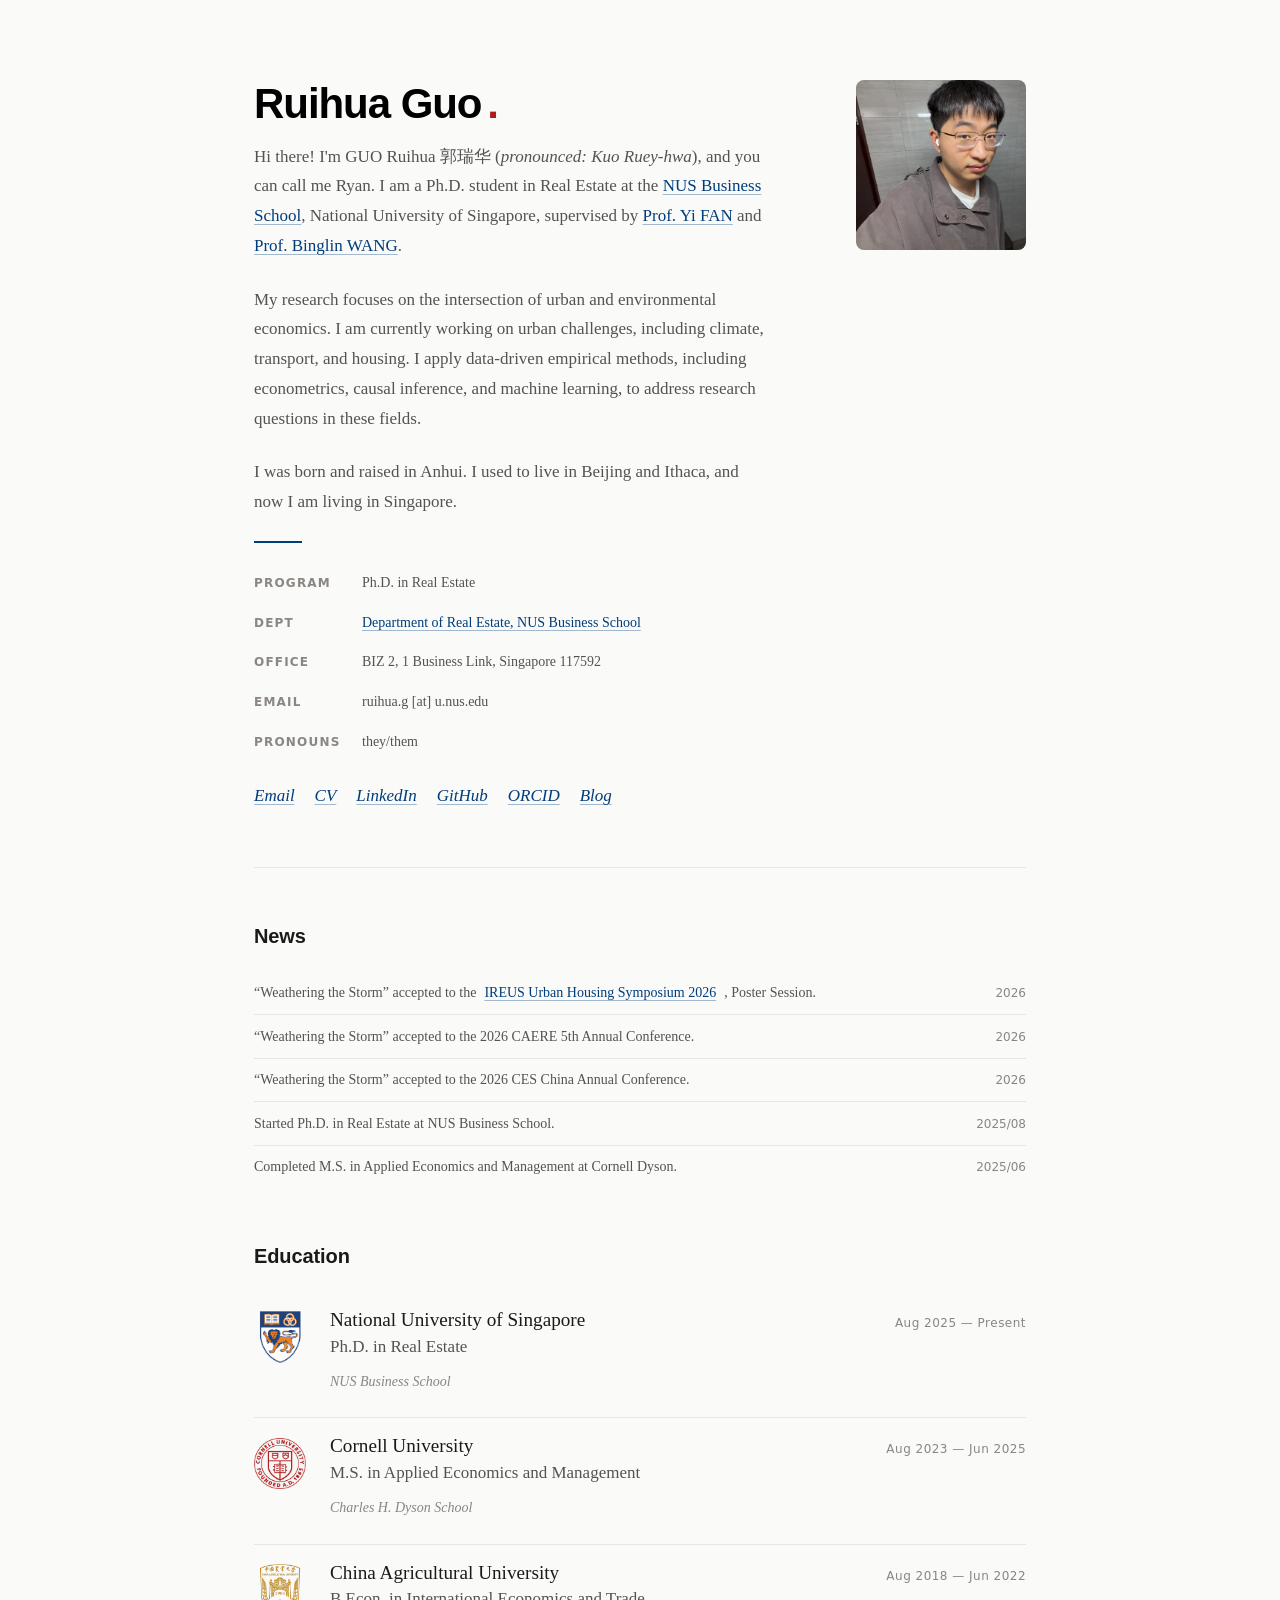
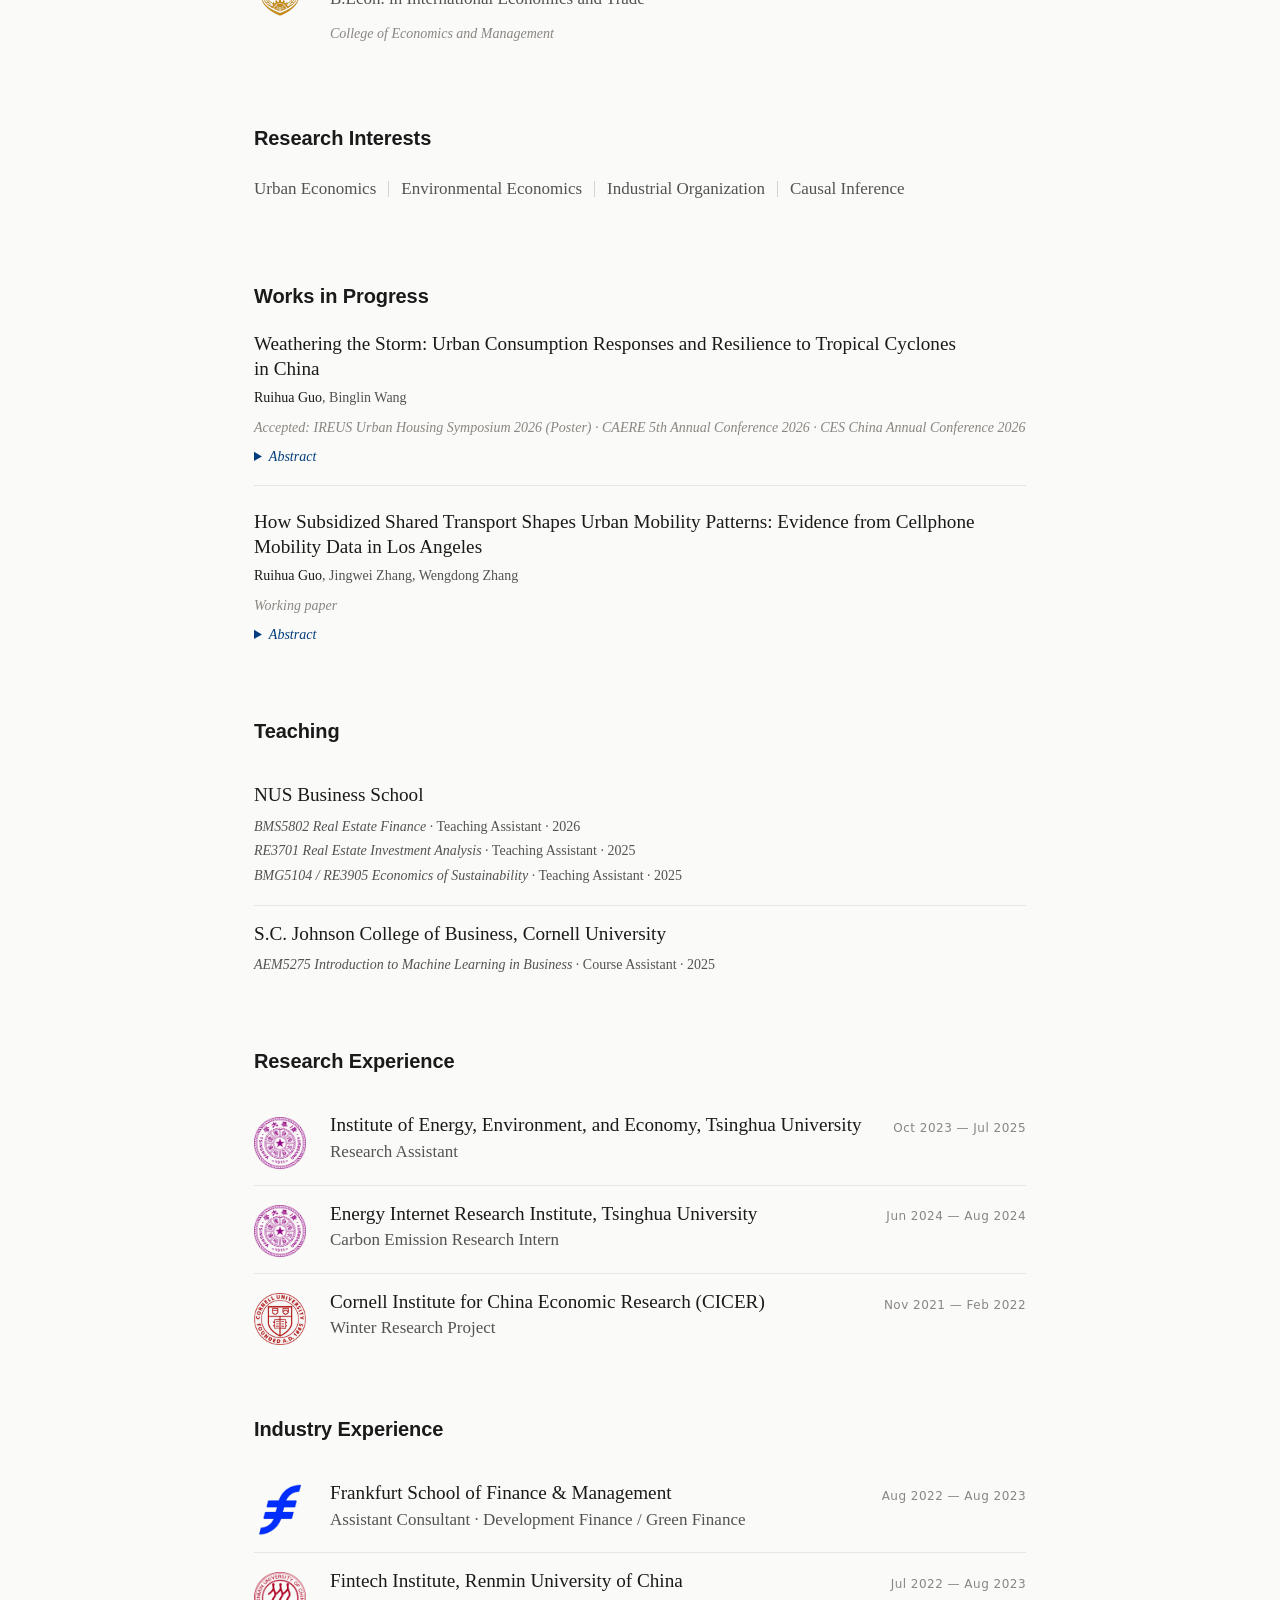
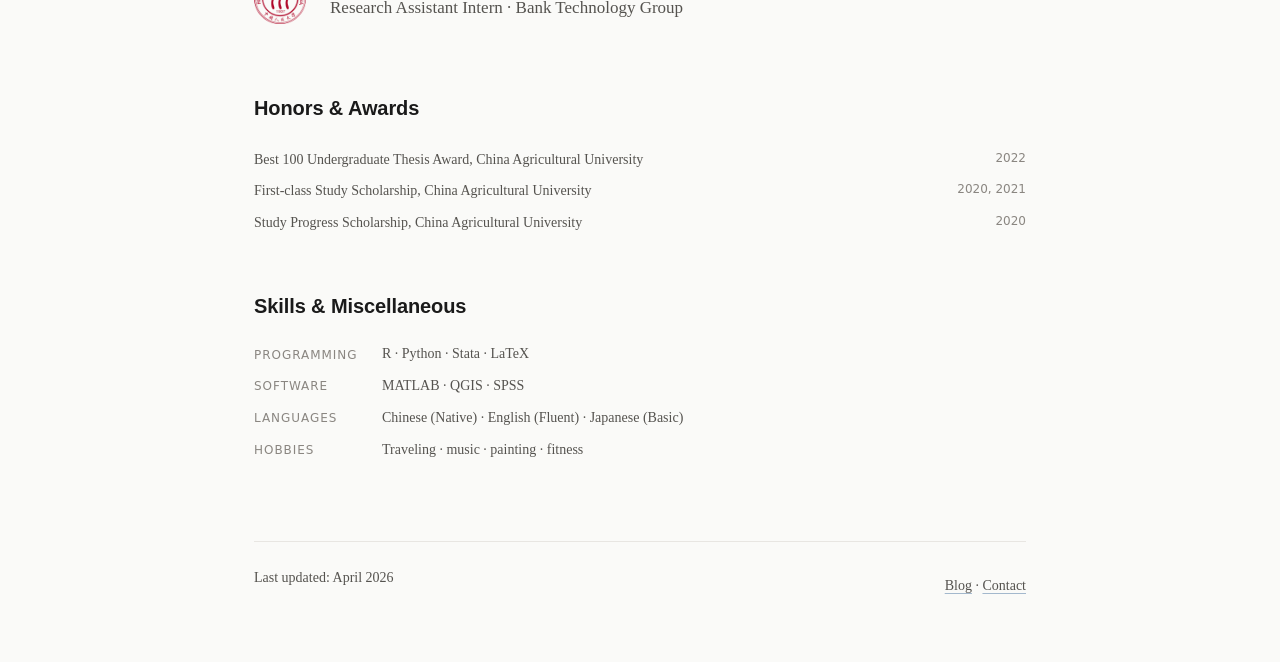
==== index.html @ ab07d542 "revert: roll site back to 8f0bbd0 (pre-2026-05-16 edits) The three refine commits from tonight (v1.6" ====
<!DOCTYPE html>
<html lang="en">
<head>
  <meta charset="UTF-8">
  <meta name="viewport" content="width=device-width, initial-scale=1.0">
  <title>Ruihua Guo</title>
  <meta name="author" content="Ruihua Guo">
  <meta name="description" content="Ruihua Guo — Ph.D. student in Real Estate at NUS Business School. Research in Urban Economics, Environmental Economics, Industrial Organization, and Causal Inference.">

  <!-- OpenGraph / Twitter card -->
  <meta property="og:title" content="Ruihua Guo">
  <meta property="og:description" content="Ph.D. in Real Estate at NUS. Research in urban and environmental economics.">
  <meta property="og:type" content="profile">
  <meta property="og:url" content="https://ryanckoon.github.io/">

  <link rel="canonical" href="https://ryanckoon.github.io/">
  <link rel="stylesheet" href="stylesheet.css">
  <link rel="icon" type="image/png" href="favicon/website.png">

  <!-- JSON-LD: helps Google know this page is about Ruihua Guo specifically. -->
  <script type="application/ld+json">
  {
    "@context": "https://schema.org",
    "@type": "Person",
    "name": "Ruihua Guo",
    "alternateName": "Ryan Guo",
    "url": "https://ryanckoon.github.io/",
    "jobTitle": "Ph.D. Student in Real Estate",
    "affiliation": {
      "@type": "CollegeOrUniversity",
      "name": "NUS Business School, National University of Singapore",
      "url": "https://bschool.nus.edu.sg/real-estate/"
    },
    "alumniOf": [
      {
        "@type": "CollegeOrUniversity",
        "name": "Cornell University, Charles H. Dyson School"
      },
      {
        "@type": "CollegeOrUniversity",
        "name": "China Agricultural University"
      }
    ],
    "knowsAbout": [
      "Urban Economics",
      "Environmental Economics",
      "Industrial Organization",
      "Causal Inference"
    ],
    "sameAs": [
      "https://www.linkedin.com/in/ruihua-guo-6a8286272/",
      "https://github.com/Ryanckoon",
      "https://orcid.org/0009-0004-4553-015X"
    ]
  }
  </script>
</head>

<body>
  <a class="skip-link" href="#main">Skip to content</a>

  <main id="main" class="container">

    <!-- ============ HERO ============ -->
    <!-- EDIT: bio, info list, social links. Photo lives in images/profile.jpg. -->
    <header class="hero">
      <div class="hero-text">
        <h1 class="name" aria-label="Ruihua Guo"><span class="name-typed" data-text="Ruihua Guo">Ruihua Guo</span><span class="name-caret" aria-hidden="true"></span><span class="mark">.</span></h1>

        <p class="bio">
          Hi there! I'm GUO Ruihua 郭瑞华 (<em>pronounced: Kuo Ruey-hwa</em>), and you can call me Ryan. I am a Ph.D. student in Real Estate at the <a href="https://bschool.nus.edu.sg/">NUS Business School</a>, National University of Singapore, supervised by <a href="https://discovery.nus.edu.sg/6283-yi-fan">Prof. Yi FAN</a> and <a href="https://discovery.nus.edu.sg/27191-binglin-wang">Prof. Binglin WANG</a>.
        </p>

        <p class="bio">
          My research focuses on the intersection of urban and environmental economics. I am currently working on urban challenges, including climate, transport, and housing. I apply data-driven empirical methods, including econometrics, causal inference, and machine learning, to address research questions in these fields.
        </p>

        <p class="bio">
          I was born and raised in Anhui. I used to live in Beijing and Ithaca, and now I am living in Singapore.
        </p>

        <hr class="hero-rule" aria-hidden="true">

        <style>
  .info-list {
    list-style: none; 
    padding: 0;
  }

  .info-list li {
    display: flex;
    margin-bottom: 8px; 
  }

  .info-label {
    width: 100px;       
    flex-shrink: 0;     
    font-weight: bold;  
  }
</style>

<ul class="info-list">
  <li><span class="info-label">Program</span> <span>Ph.D. in Real Estate</span></li>
  <li><span class="info-label">Dept</span> <a href="https://bschool.nus.edu.sg/real-estate/">Department of Real Estate, NUS Business School</a></li>
  <li><span class="info-label">Office</span> <span>BIZ 2, 1 Business Link, Singapore 117592</span></li>
  <li><span class="info-label">Email</span> <span>ruihua.g [at] u.nus.edu</span></li>
  <li><span class="info-label">Pronouns</span> <span>they/them</span></li>
</ul>

        <nav class="social-links" aria-label="Profiles and links">
          <a href="mailto:ruihua.g@u.nus.edu">Email</a>
          <a href="pdf/CV_Ruihua_Guo.pdf">CV</a>
          <a href="https://www.linkedin.com/in/ruihua-guo-6a8286272/">LinkedIn</a>
          <a href="https://github.com/Ryanckoon">GitHub</a>
          <a href="https://orcid.org/0009-0004-4553-015X">ORCID</a>
          <a href="blog/">Blog</a>
        </nav>
      </div>

      <div class="hero-photo">
        <!-- Profile photo rotates on every page load. The JS near the end of <body>
             cycles through the files listed in `profileImages`. To add a new photo:
             drop it in images/profile/ and add its filename to the array. -->
        <img id="profileImage" alt="Ruihua Guo" class="profile-img"
             src="[data-uri]">
      </div>
    </header>

    <!-- ============ NEWS ============ -->
    <!-- EDIT: add newest items at the top. Keep <time> in YYYY-MM format.
         Remove oldest when the list grows past ~8 entries. -->
    <section class="section" id="news" aria-labelledby="news-title">
      <h2 class="section-title" id="news-title">News</h2>
      <ul class="news-list">
        <li>“Weathering the Storm” accepted to the <a href="https://ireus.nus.edu.sg/ireus-urban-housing-symposium-2026/">IREUS Urban Housing Symposium 2026</a>, Poster Session. <time datetime="2026-04">2026</time></li>
        <li>“Weathering the Storm” accepted to the 2026 CAERE 5th Annual Conference. <time datetime="2026">2026</time></li>
        <li>“Weathering the Storm” accepted to the 2026 CES China Annual Conference. <time datetime="2026">2026</time></li>
        <li>Started Ph.D. in Real Estate at NUS Business School. <time datetime="2025-08">2025/08</time></li>
        <li>Completed M.S. in Applied Economics and Management at Cornell Dyson. <time datetime="2025-06">2025/06</time></li>
      </ul>
    </section>

    <!-- ============ EDUCATION ============ -->
    <!-- EDIT: timeline-item blocks. Logos: drop files into images/logo/<school>.png
         and replace the .timeline-logo--mono div with <img src="images/logo/nus.png" class="timeline-logo" alt="NUS">. -->
    <section class="section" id="education" aria-labelledby="edu-title">
      <h2 class="section-title" id="edu-title">Education</h2>
      <div class="timeline">

        <div class="timeline-item">
          <img src="images/logo/nus.png" alt="National University of Singapore" class="timeline-logo">
          <div class="timeline-content">
            <h3>National University of Singapore</h3>
            <p class="timeline-role">Ph.D. in Real Estate</p>
            <p class="timeline-detail">NUS Business School</p>
          </div>
          <span class="timeline-date">Aug 2025 &mdash; Present</span>
        </div>

        <div class="timeline-item">
          <img src="images/logo/cornell.png" alt="Cornell University" class="timeline-logo">
          <div class="timeline-content">
            <h3>Cornell University</h3>
            <p class="timeline-role">M.S. in Applied Economics and Management</p>
            <p class="timeline-detail">Charles H. Dyson School</p>
          </div>
          <span class="timeline-date">Aug 2023 &mdash; Jun 2025</span>
        </div>

        <div class="timeline-item">
          <img src="images/logo/cau.png" alt="China Agricultural University" class="timeline-logo">
          <div class="timeline-content">
            <h3>China Agricultural University</h3>
            <p class="timeline-role">B.Econ. in International Economics and Trade</p>
            <p class="timeline-detail">College of Economics and Management</p>
          </div>
          <span class="timeline-date">Aug 2018 &mdash; Jun 2022</span>
        </div>

      </div>
    </section>

    <!-- ============ RESEARCH INTERESTS ============ -->
    <section class="section" id="interests" aria-labelledby="interests-title">
      <h2 class="section-title" id="interests-title">Research Interests</h2>
      <p class="section-intro interests-list">
        <span>Urban Economics</span><span class="sep" aria-hidden="true"></span><span>Environmental Economics</span><span class="sep" aria-hidden="true"></span><span>Industrial Organization</span><span class="sep" aria-hidden="true"></span><span>Causal Inference</span>
      </p>
    </section>

    <!-- ============ WORKS IN PROGRESS ============ -->
    <!-- EDIT: <article class="pub"> blocks. Copy-paste a block to add a new paper. -->
    <section class="section" id="works" aria-labelledby="works-title">
      <h2 class="section-title" id="works-title">Works in Progress</h2>

      <div class="pub-list">

        <article class="pub">
          <div class="pub-content">
            <h3 class="pub-title">Weathering the Storm: Urban Consumption Responses and Resilience to Tropical Cyclones in China</h3>
            <p class="pub-authors"><strong>Ruihua Guo</strong>, Binglin Wang</p>
            <p class="pub-venue">
              <em>Accepted:</em>
              IREUS Urban Housing Symposium 2026 (Poster) &middot;
              CAERE 5th Annual Conference 2026 &middot;
              CES China Annual Conference 2026
            </p>
            <details class="pub-toggle">
              <summary>Abstract</summary>
              <p>This study examines how tropical cyclones affect daily urban consumer spending in China. Using China UnionPay transaction data from 2011 to 2018 and a stacked difference-in-differences framework, the analysis traces daily consumption dynamics. Results indicate that cyclone landfall causes a decline in transaction counts and values. Spending recovers within three days, suggesting urban economic resilience. The paper documents intertemporal consumption substitution where residents shift purchases forward in anticipation of storms. This anticipatory response is present in restaurant, supermarket and pharmacy spending. Cities hit during initial landfall show larger consumption responses compared to those affected as storms move inland. These findings demonstrate that early warning systems facilitate household-level adaptive behavior. By enabling pre-storm stockpiling, meteorological forecasts help reduce the economic costs of disaster disruption. This research highlights the role of information infrastructure in urban resilience to extreme weather.</p>
            </details>
          </div>
        </article>

        <article class="pub">
          <div class="pub-content">
            <h3 class="pub-title">How Subsidized Shared Transport Shapes Urban Mobility Patterns: Evidence from Cellphone Mobility Data in Los Angeles</h3>
            <p class="pub-authors"><strong>Ruihua Guo</strong>, Jingwei Zhang, Wengdong Zhang</p>
            <p class="pub-venue"><em>Working paper</em></p>
            <details class="pub-toggle">
              <summary>Abstract</summary>
              <p>We are studying the impacts of subsidized shared transport services on visitations and consumption of affected POIs in Los Angeles, based on more than 45 million cell phone mobility data from 2018 to 2022, and conducting DiD methods to analyze the causal effects.</p>
            </details>
          </div>
        </article>

      </div>
    </section>

    <!-- ============ TEACHING ============ -->
    <!-- EDIT: add a new institution by duplicating a .teaching-group block. -->
    <section class="section" id="teaching" aria-labelledby="teaching-title">
      <h2 class="section-title" id="teaching-title">Teaching</h2>

      <div class="teaching-group">
        <h3>NUS Business School</h3>
        <ul class="timeline-sub">
          <li><em>BMS5802 Real Estate Finance</em> &middot; Teaching Assistant &middot; 2026</li>
          <li><em>RE3701 Real Estate Investment Analysis</em> &middot; Teaching Assistant &middot; 2025</li>
          <li><em>BMG5104 / RE3905 Economics of Sustainability</em> &middot; Teaching Assistant &middot; 2025</li>
        </ul>
      </div>

      <div class="teaching-group">
        <h3>S.C. Johnson College of Business, Cornell University</h3>
        <ul class="timeline-sub">
          <li><em>AEM5275 Introduction to Machine Learning in Business</em> &middot; Course Assistant &middot; 2025</li>
        </ul>
      </div>

    </section>

    <!-- ============ RESEARCH EXPERIENCE ============ -->
    <section class="section" id="research" aria-labelledby="research-title">
      <h2 class="section-title" id="research-title">Research Experience</h2>
      <div class="timeline">

        <div class="timeline-item">
          <img src="images/logo/thu.png" alt="Tsinghua University" class="timeline-logo">
          <div class="timeline-content">
            <h3>Institute of Energy, Environment, and Economy, Tsinghua University</h3>
            <p class="timeline-role">Research Assistant</p>
          </div>
          <span class="timeline-date">Oct 2023 &mdash; Jul 2025</span>
        </div>

        <div class="timeline-item">
          <img src="images/logo/thu.png" alt="Tsinghua University" class="timeline-logo">
          <div class="timeline-content">
            <h3>Energy Internet Research Institute, Tsinghua University</h3>
            <p class="timeline-role">Carbon Emission Research Intern</p>
          </div>
          <span class="timeline-date">Jun 2024 &mdash; Aug 2024</span>
        </div>

        <div class="timeline-item">
          <img src="images/logo/cornell.png" alt="Cornell University" class="timeline-logo">
          <div class="timeline-content">
            <h3>Cornell Institute for China Economic Research (CICER)</h3>
            <p class="timeline-role">Winter Research Project</p>
          </div>
          <span class="timeline-date">Nov 2021 &mdash; Feb 2022</span>
        </div>

      </div>
    </section>

    <!-- ============ INDUSTRY EXPERIENCE ============ -->
    <section class="section" id="industry" aria-labelledby="industry-title">
      <h2 class="section-title" id="industry-title">Industry Experience</h2>
      <div class="timeline">

        <div class="timeline-item">
          <img src="images/logo/fs.png" alt="Frankfurt School of Finance & Management" class="timeline-logo">
          <div class="timeline-content">
            <h3>Frankfurt School of Finance &amp; Management</h3>
            <p class="timeline-role">Assistant Consultant &middot; Development Finance / Green Finance</p>
          </div>
          <span class="timeline-date">Aug 2022 &mdash; Aug 2023</span>
        </div>

        <div class="timeline-item">
          <img src="images/logo/ruc.png" alt="Renmin University of China" class="timeline-logo">
          <div class="timeline-content">
            <h3>Fintech Institute, Renmin University of China</h3>
            <p class="timeline-role">Research Assistant Intern &middot; Bank Technology Group</p>
          </div>
          <span class="timeline-date">Jul 2022 &mdash; Aug 2023</span>
        </div>

      </div>
    </section>

    <!-- ============ AWARDS ============ -->
    <section class="section" id="awards" aria-labelledby="awards-title">
      <h2 class="section-title" id="awards-title">Honors &amp; Awards</h2>
      <ul class="compact-list">
        <li>Best 100 Undergraduate Thesis Award, China Agricultural University <span class="year">2022</span></li>
        <li>First-class Study Scholarship, China Agricultural University <span class="year">2020, 2021</span></li>
        <li>Study Progress Scholarship, China Agricultural University <span class="year">2020</span></li>
      </ul>
    </section>

    <!-- ============ SKILLS / MISC ============ -->
    <section class="section" id="skills" aria-labelledby="skills-title">
      <h2 class="section-title" id="skills-title">Skills &amp; Miscellaneous</h2>
      <dl class="kv-list">
        <dt>Programming</dt>
        <dd>R &middot; Python &middot; Stata &middot; LaTeX</dd>

        <dt>Software</dt>
        <dd>MATLAB &middot; QGIS &middot; SPSS</dd>

        <dt>Languages</dt>
        <dd>Chinese (Native) &middot; English (Fluent) &middot; Japanese (Basic)</dd>

        <dt>Hobbies</dt>
        <dd>Traveling &middot; music &middot; painting &middot; fitness</dd>
      </dl>
    </section>

    <!-- ============ FOOTER ============ -->
    <footer class="site-footer">
      <p>Last updated: April 2026</p>
      <p><a href="blog/">Blog</a> &middot; <a href="mailto:ruihua.g@u.nus.edu">Contact</a></p>
    </footer>

  </main>

  <script>
    // Cycle through profile photos. Each page load (or refresh) picks the next image
    // in the list, wrapping around at the end. Preference is persisted in localStorage
    // so you don't see the same photo twice in a row on the same browser.
    //
    // To add a new profile photo:
    //   1. Drop the file into images/profile/
    //   2. Append its filename here (keep existing order; new photos go at the end).
    (function () {
      const profileImages = [
        'images/profile/profile.jpg',
        'images/profile/profile2.jpg',
        'images/profile/profile3.jpg',
        'images/profile/profile4.jpg',
        'images/profile/profile5.jpg',
        'images/profile/profile6.jpg',
      ];
      const key = 'rg.lastProfileIdx';
      const last = parseInt(localStorage.getItem(key), 10);
      const next = Number.isFinite(last) ? (last + 1) % profileImages.length : 0;
      localStorage.setItem(key, String(next));
      const img = document.getElementById('profileImage');
      if (img) img.src = profileImages[next];
    })();

    // Typed-name effect for the hero h1. Honors prefers-reduced-motion: full
    // text appears instantly, no caret animation. The Cornell-red period is
    // visible by default in CSS — this script hides it while typing.
    (function () {
      const el = document.querySelector('.name-typed');
      const caret = document.querySelector('.name-caret');
      const mark = document.querySelector('.name .mark');
      if (!el) return;
      const text = el.dataset.text || '';
      const reduce = window.matchMedia &&
        window.matchMedia('(prefers-reduced-motion: reduce)').matches;
      if (reduce) {
        el.textContent = text;
        if (caret) caret.style.display = 'none';
        return;
      }
      el.textContent = '';
      if (mark) mark.classList.add('mark--hidden');
      let i = 0;
      const step = 80; // ms per character — bigger = slower
      function tick() {
        if (i <= text.length) {
          el.textContent = text.slice(0, i);
          i += 1;
          setTimeout(tick, step);
        } else {
          if (mark) {
            mark.classList.remove('mark--hidden');
            mark.classList.add('mark--visible');
          }
          if (caret) {
            setTimeout(() => caret.classList.add('name-caret--done'), 900);
          }
        }
      }
      tick();
    })();
  </script>
</body>
</html>
---- stylesheet.css ----
/* ============================================
   Ruihua Guo — Personal Site
   Rigorous, quiet, scholarly
   Palatino throughout, dual institutional accents
   ============================================ */

/* --- Reset --- */
*, *::before, *::after {
  box-sizing: border-box;
  margin: 0;
  padding: 0;
}

/* --- Tokens --- */
:root {
  /* Neutrals */
  --color-bg:              #fafaf8;
  --color-text:            #1a1a1a;
  --color-text-secondary:  #55534f;
  --color-text-muted:      #8a8681;
  --color-border:          #e8e6e2;
  --color-border-strong:   #d6d3cd;

  /* Institutional accents — each has one structural role */
  --color-nus-blue:        #003D7C;   /* primary: links, focus, hero rule */
  --color-nus-blue-hover:  #002a58;
  --color-cornell-red:     #B31B1B;   /* reserved: awards, signature moment */

  /* Typography */
  --font-serif:         "Palatino Linotype", Palatino, "Book Antiqua", "TeX Gyre Pagella", Georgia, serif;
  --font-display-sans:  "Helvetica Neue", Helvetica, Arial, sans-serif;  /* name only — NYC-subway register */
  --font-label:         -apple-system, BlinkMacSystemFont, "Segoe UI", system-ui, sans-serif;

  --text-micro:     0.75rem;   /* 12px */
  --text-small:     0.875rem;  /* 14px */
  --text-body:      1.0625rem; /* 17px — generous for long reads in Palatino */
  --text-subtitle:  1.2rem;
  --text-section:   1.55rem;
  --text-display:   2.625rem;

  /* Spacing */
  --space-xs:   0.25rem;
  --space-sm:   0.5rem;
  --space-md:   1rem;
  --space-lg:   1.5rem;
  --space-xl:   2.5rem;
  --space-2xl:  3.5rem;
  --space-3xl:  5rem;

  /* Other */
  --radius-sm:  4px;
  --radius-md:  8px;
  --transition: 180ms ease;
}

/* --- Base --- */
html {
  font-size: 16px;
  scroll-behavior: smooth;
  -webkit-font-smoothing: antialiased;
  -moz-osx-font-smoothing: grayscale;
}

body {
  font-family: var(--font-serif);
  font-size: var(--text-body);
  color: var(--color-text);
  background-color: var(--color-bg);
  line-height: 1.7;
  font-kerning: normal;
  text-rendering: optimizeLegibility;
}

/* Headings — one family, hierarchy by size/italic/weight */
h1, h2, h3, h4 {
  font-family: var(--font-serif);
  line-height: 1.2;
  font-weight: 400;
  text-wrap: balance;
  color: var(--color-text);
}

h2 { font-size: var(--text-section); font-style: italic; }
h3 { font-size: var(--text-subtitle); font-weight: 500; }

p {
  color: var(--color-text-secondary);
  margin-bottom: var(--space-sm);
}

p + p { margin-top: var(--space-sm); }

strong { font-weight: 500; color: var(--color-text); }
em     { font-style: italic; }

/* Links — NUS blue, primary accent, one role */
a {
  color: var(--color-nus-blue);
  text-decoration: underline;
  text-decoration-thickness: 1px;
  text-underline-offset: 0.18em;
  text-decoration-color: rgba(0, 61, 124, 0.35);
  transition: color var(--transition), text-decoration-color var(--transition);
}

a:hover {
  color: var(--color-nus-blue-hover);
  text-decoration-color: var(--color-nus-blue-hover);
}

a:focus-visible {
  outline: 2px solid var(--color-nus-blue);
  outline-offset: 2px;
  border-radius: var(--radius-sm);
}

ul, ol { list-style: none; }

/* Skip link — hidden until focused */
.skip-link {
  position: absolute;
  left: -9999px;
  top: 0;
  padding: 0.5rem 1rem;
  background: var(--color-text);
  color: var(--color-bg);
  text-decoration: none;
  z-index: 100;
}
.skip-link:focus { left: 1rem; top: 1rem; }

/* --- Layout container --- */
.container {
  max-width: 820px;
  margin: 0 auto;
  padding: var(--space-3xl) var(--space-lg) var(--space-2xl);
}

/* --- Hero --- */
.hero {
  display: flex;
  align-items: flex-start;
  gap: var(--space-xl);
  padding-bottom: var(--space-2xl);
  border-bottom: 1px solid var(--color-border);
}

.hero-text { flex: 1; min-width: 0; }

.name {
  font-family: var(--font-display-sans);
  font-size: var(--text-display);
  font-weight: 700;
  font-style: normal;
  letter-spacing: -0.025em;
  line-height: 1.02;
  margin-bottom: var(--space-md);
  color: #000;
}

.name-typed {
  white-space: pre;
}

/* Blinking caret while typing. Removed once typing finishes. */
.name-caret {
  display: inline-block;
  width: 0.06em;
  height: 0.9em;
  background: #000;
  margin-left: 0.06em;
  transform: translateY(0.05em);
  animation: name-caret-blink 1s steps(2, end) infinite;
}
.name-caret--done {
  animation: none;
  opacity: 0;
  transition: opacity 280ms ease;
}
@keyframes name-caret-blink {
  0%, 50%   { opacity: 1; }
  50.01%, 100% { opacity: 0; }
}

/* Signature moment: Cornell red period after the name. Visible by default;
   the typed-name script hides it during typing then fades it back in. */
.name .mark {
  color: var(--color-cornell-red);
  font-style: normal;
  font-weight: 700;
  margin-left: 0.02em;
  transition: opacity 280ms ease;
}
.name .mark--hidden  { opacity: 0; }
.name .mark--visible { opacity: 1; }

/* Thin NUS rule under the hero bio */
.hero-rule {
  width: 3rem;
  height: 2px;
  background: var(--color-nus-blue);
  margin: var(--space-md) 0 var(--space-lg);
  border: 0;
}

.bio {
  font-size: var(--text-body);
  line-height: 1.75;
  color: var(--color-text-secondary);
  margin-bottom: var(--space-lg);
  max-width: 60ch;
}

.info-list li {
  font-size: var(--text-small);
  color: var(--color-text-secondary);
  padding: 0.25rem 0;
  display: flex;
  align-items: baseline;
  gap: var(--space-sm);
}

.info-label {
  font-family: var(--font-label);
  font-size: var(--text-micro);
  font-weight: 500;
  text-transform: uppercase;
  letter-spacing: 0.1em;
  color: var(--color-text-muted);
  min-width: 4.5rem;
  flex-shrink: 0;
}

.social-links {
  display: flex;
  flex-wrap: wrap;
  gap: 0.25rem 1.25rem;
  margin-top: var(--space-lg);
  font-style: italic;
  font-size: var(--text-body);
}

.hero-photo {
  flex-shrink: 0;
  width: 170px;
}

.profile-img {
  width: 100%;
  aspect-ratio: 1;
  object-fit: cover;
  border-radius: var(--radius-md);
  filter: grayscale(8%);
  background: var(--color-border-strong);
}

/* Large monogram variant for the hero profile placeholder */
.profile-img--mono {
  font-size: 2.5rem;
  aspect-ratio: 1;
}

/* --- Sections --- */
.section { padding: var(--space-2xl) 0 0; }

.section-title {
  font-family: var(--font-display-sans);
  font-size: 1.25rem;
  font-style: normal;
  font-weight: 700;
  letter-spacing: -0.005em;
  margin-bottom: var(--space-lg);
  color: var(--color-text);
}

.section-intro {
  font-size: var(--text-body);
  color: var(--color-text-secondary);
  margin-bottom: var(--space-lg);
  max-width: 60ch;
  line-height: 1.75;
}

/* Research Interests — vertical-line dividers between phrases. */
.interests-list {
  display: flex;
  flex-wrap: wrap;
  align-items: center;
  gap: 0;
  max-width: none;
}
.interests-list .sep {
  display: inline-block;
  width: 1px;
  height: 0.95em;
  background: var(--color-border-strong);
  margin: 0 0.75rem;
  flex-shrink: 0;
}

/* --- News list --- */
.news-list li {
  font-size: var(--text-small);
  color: var(--color-text-secondary);
  padding: 0.65rem 0;
  border-bottom: 1px solid var(--color-border);
  line-height: 1.55;
  display: flex;
  flex-wrap: wrap;
  align-items: baseline;
  gap: 0 var(--space-sm);
}

.news-list li:last-child { border-bottom: 0; }

.news-list time {
  font-family: var(--font-label);
  font-size: var(--text-micro);
  color: var(--color-text-muted);
  font-variant-numeric: tabular-nums;
  margin-left: auto;
  flex-shrink: 0;
}

/* --- Teaching groups (no logo/date columns — just title + list) --- */
.teaching-group {
  padding: var(--space-md) 0;
  border-bottom: 1px solid var(--color-border);
}
.teaching-group:last-child { border-bottom: 0; }
.teaching-group h3 {
  margin-bottom: 0.5rem;
  color: var(--color-text);
}
.teaching-group .timeline-sub { margin-top: 0; }

/* --- Timeline (Education, Experience) --- */
.timeline { display: flex; flex-direction: column; }

.timeline-item {
  display: flex;
  align-items: flex-start;
  gap: var(--space-lg);
  padding: var(--space-md) 0;
  border-bottom: 1px solid var(--color-border);
}

.timeline-item:last-child { border-bottom: 0; }

.timeline-logo {
  flex-shrink: 0;
  width: 52px;
  height: 52px;
  object-fit: contain;
  margin-top: 0.2rem;
}

/* Monogram fallback when no logo image */
.timeline-logo--mono {
  display: flex;
  align-items: center;
  justify-content: center;
  background: var(--color-bg);
  border: 1px solid var(--color-border-strong);
  border-radius: var(--radius-sm);
  font-family: var(--font-serif);
  font-size: 1.1rem;
  font-style: italic;
  color: var(--color-text-secondary);
}

.timeline-content { flex: 1; min-width: 0; }

.timeline-content h3 {
  margin-bottom: 0.1rem;
  color: var(--color-text);
}

.timeline-role {
  font-size: var(--text-body);
  color: var(--color-text-secondary);
  margin-bottom: 0.1rem;
}

.timeline-detail {
  font-size: var(--text-small);
  color: var(--color-text-muted);
  font-style: italic;
}

.timeline-date {
  font-family: var(--font-label);
  font-size: var(--text-micro);
  color: var(--color-text-muted);
  font-variant-numeric: tabular-nums;
  flex-shrink: 0;
  letter-spacing: 0.04em;
  padding-top: 0.3rem;
}

.timeline-sub {
  margin-top: 0.35rem;
  padding-left: 0;
}
.timeline-sub li {
  font-size: var(--text-small);
  color: var(--color-text-secondary);
  line-height: 1.55;
  padding: 0.1rem 0;
}

/* --- Works in progress (zzzdavid-style "pub" block) --- */
.pub-list {
  display: flex;
  flex-direction: column;
  gap: var(--space-lg);
}

.pub {
  display: flex;
  align-items: flex-start;        /* image pins to top; content grows down */
  gap: var(--space-lg);
  padding-bottom: var(--space-md);
  border-bottom: 1px solid var(--color-border);
}
.pub:last-child { border-bottom: 0; }

.pub-image {
  flex-shrink: 0;
  align-self: flex-start;         /* stay at top when abstract expands */
  width: 320px;
  height: auto;                   /* natural aspect ratio — entire figure shown */
  max-height: 380px;
  object-fit: contain;
  border: 1px solid var(--color-border);
  border-radius: var(--radius-sm);
  background: var(--color-bg);
  padding: 4px;
  margin-top: 0.3rem;
}

/* Placeholder variant — muted block with a soft dashed border, zero content. */
.pub-image--placeholder {
  background: var(--color-border-light, #efede8);
  border: 1px dashed var(--color-border-strong);
  display: flex;
  align-items: center;
  justify-content: center;
  font-family: var(--font-label);
  font-size: var(--text-micro);
  text-transform: uppercase;
  letter-spacing: 0.08em;
  color: var(--color-text-muted);
}

.pub-content {
  flex: 1;
  min-width: 0;
}

.pub-title {
  font-size: var(--text-subtitle);
  font-weight: 500;
  font-style: normal;
  line-height: 1.3;
  color: var(--color-text);
  margin-bottom: 0.35rem;
  /* Override the global h3 `text-wrap: balance` — long paper titles should
     fill the column width rather than balance into a narrow block. */
  text-wrap: pretty;
}

.pub-authors, .pub-venue {
  font-size: var(--text-small);
  color: var(--color-text-secondary);
  line-height: 1.55;
  margin-bottom: 0.2rem;
}

.pub-venue {
  font-style: italic;
  color: var(--color-text-muted);
}

.pub-note {
  color: var(--color-text-muted);
  font-size: var(--text-micro);
  margin-left: 0.4rem;
}

/* Award marker — Cornell red, reserved accent */
.pub-award, .award-mark {
  display: inline-block;
  font-family: var(--font-label);
  font-size: var(--text-micro);
  text-transform: uppercase;
  letter-spacing: 0.08em;
  color: var(--color-cornell-red);
  border: 1px solid var(--color-cornell-red);
  padding: 0.15rem 0.5rem;
  border-radius: var(--radius-sm);
  margin-top: 0.35rem;
}

/* Disclosure (abstract toggle) */
.pub-toggle {
  margin-top: 0.4rem;
  font-size: var(--text-small);
}
.pub-toggle summary {
  cursor: pointer;
  color: var(--color-nus-blue);
  font-style: italic;
  width: fit-content;
}
.pub-toggle summary:hover { color: var(--color-nus-blue-hover); }
.pub-toggle[open] summary { margin-bottom: 0.4rem; }
.pub-toggle p {
  color: var(--color-text-secondary);
  line-height: 1.6;
  padding: 0.35rem 0 0.1rem 1rem;
  border-left: 2px solid var(--color-border);
}

/* --- Compact lists (Awards, Skills) --- */
.compact-list li {
  font-size: var(--text-small);
  color: var(--color-text-secondary);
  padding: 0.3rem 0;
  line-height: 1.55;
  display: flex;
  flex-wrap: wrap;
  gap: 0.4rem;
}

.compact-list .year {
  font-family: var(--font-label);
  font-size: var(--text-micro);
  color: var(--color-text-muted);
  font-variant-numeric: tabular-nums;
  margin-left: auto;
}

.kv-list {
  display: grid;
  grid-template-columns: 7rem 1fr;
  gap: 0.5rem 1rem;
  font-size: var(--text-small);
}
.kv-list dt {
  font-family: var(--font-label);
  text-transform: uppercase;
  letter-spacing: 0.08em;
  font-size: var(--text-micro);
  color: var(--color-text-muted);
  padding-top: 0.15rem;
}
.kv-list dd { color: var(--color-text-secondary); }

/* --- Footer --- */
.site-footer {
  margin-top: var(--space-3xl);
  padding-top: var(--space-lg);
  border-top: 1px solid var(--color-border);
  font-size: var(--text-small);
  color: var(--color-text-muted);
  display: flex;
  justify-content: space-between;
  flex-wrap: wrap;
  gap: var(--space-sm);
}
.site-footer a { color: var(--color-text-secondary); }
.site-footer a:hover { color: var(--color-nus-blue); }

/* --- Blog-specific (used on blog/index.html and post pages) --- */
.post-list li {
  padding: var(--space-md) 0;
  border-bottom: 1px solid var(--color-border);
  display: flex;
  gap: var(--space-md);
  align-items: baseline;
  flex-wrap: wrap;
}
.post-list li:last-child { border-bottom: 0; }
.post-list .post-title {
  font-size: var(--text-subtitle);
  font-style: italic;
  flex: 1;
}
.post-list .post-date {
  font-family: var(--font-label);
  font-size: var(--text-micro);
  color: var(--color-text-muted);
  font-variant-numeric: tabular-nums;
}
.post-list .post-summary {
  flex-basis: 100%;
  font-size: var(--text-small);
  color: var(--color-text-secondary);
  margin-top: 0.15rem;
}

.post-article {
  max-width: 64ch;
  margin: 0 auto;
  padding: var(--space-2xl) 0;
}
.post-article h1 {
  font-style: italic;
  font-size: var(--text-display);
  line-height: 1.15;
  margin-bottom: var(--space-md);
}
.post-article .post-meta {
  font-family: var(--font-label);
  font-size: var(--text-micro);
  text-transform: uppercase;
  letter-spacing: 0.08em;
  color: var(--color-text-muted);
  margin-bottom: var(--space-xl);
}
.post-article p { margin-bottom: var(--space-md); line-height: 1.75; }
.post-article h2 { margin: var(--space-xl) 0 var(--space-sm); }
.post-article h3 { margin: var(--space-lg) 0 var(--space-sm); font-style: italic; }
.post-article blockquote {
  margin: var(--space-lg) 0;
  padding-left: var(--space-md);
  border-left: 3px solid var(--color-nus-blue);
  color: var(--color-text-secondary);
  font-style: italic;
}

.back-home {
  display: inline-block;
  margin-top: var(--space-xl);
  font-size: var(--text-small);
  font-style: italic;
}

/* --- Responsive --- */
@media (max-width: 640px) {
  :root { --text-display: 2.1rem; --text-section: 1.35rem; }
  .container { padding: var(--space-2xl) var(--space-md) var(--space-xl); }
  .hero { flex-direction: column-reverse; gap: var(--space-lg); }
  .hero-photo { width: 130px; }
  .timeline-item { flex-wrap: wrap; gap: var(--space-md); }
  .timeline-date { width: 100%; padding-top: 0; order: 3; }
  .kv-list { grid-template-columns: 1fr; gap: 0.25rem; }
  .pub { flex-direction: column; gap: var(--space-md); }
  .pub-image { width: 100%; height: auto; max-height: none; }
}

/* --- Reduced motion --- */
@media (prefers-reduced-motion: reduce) {
  *, *::before, *::after {
    animation-duration: 0.001ms !important;
    transition-duration: 0.001ms !important;
    scroll-behavior: auto !important;
  }
}
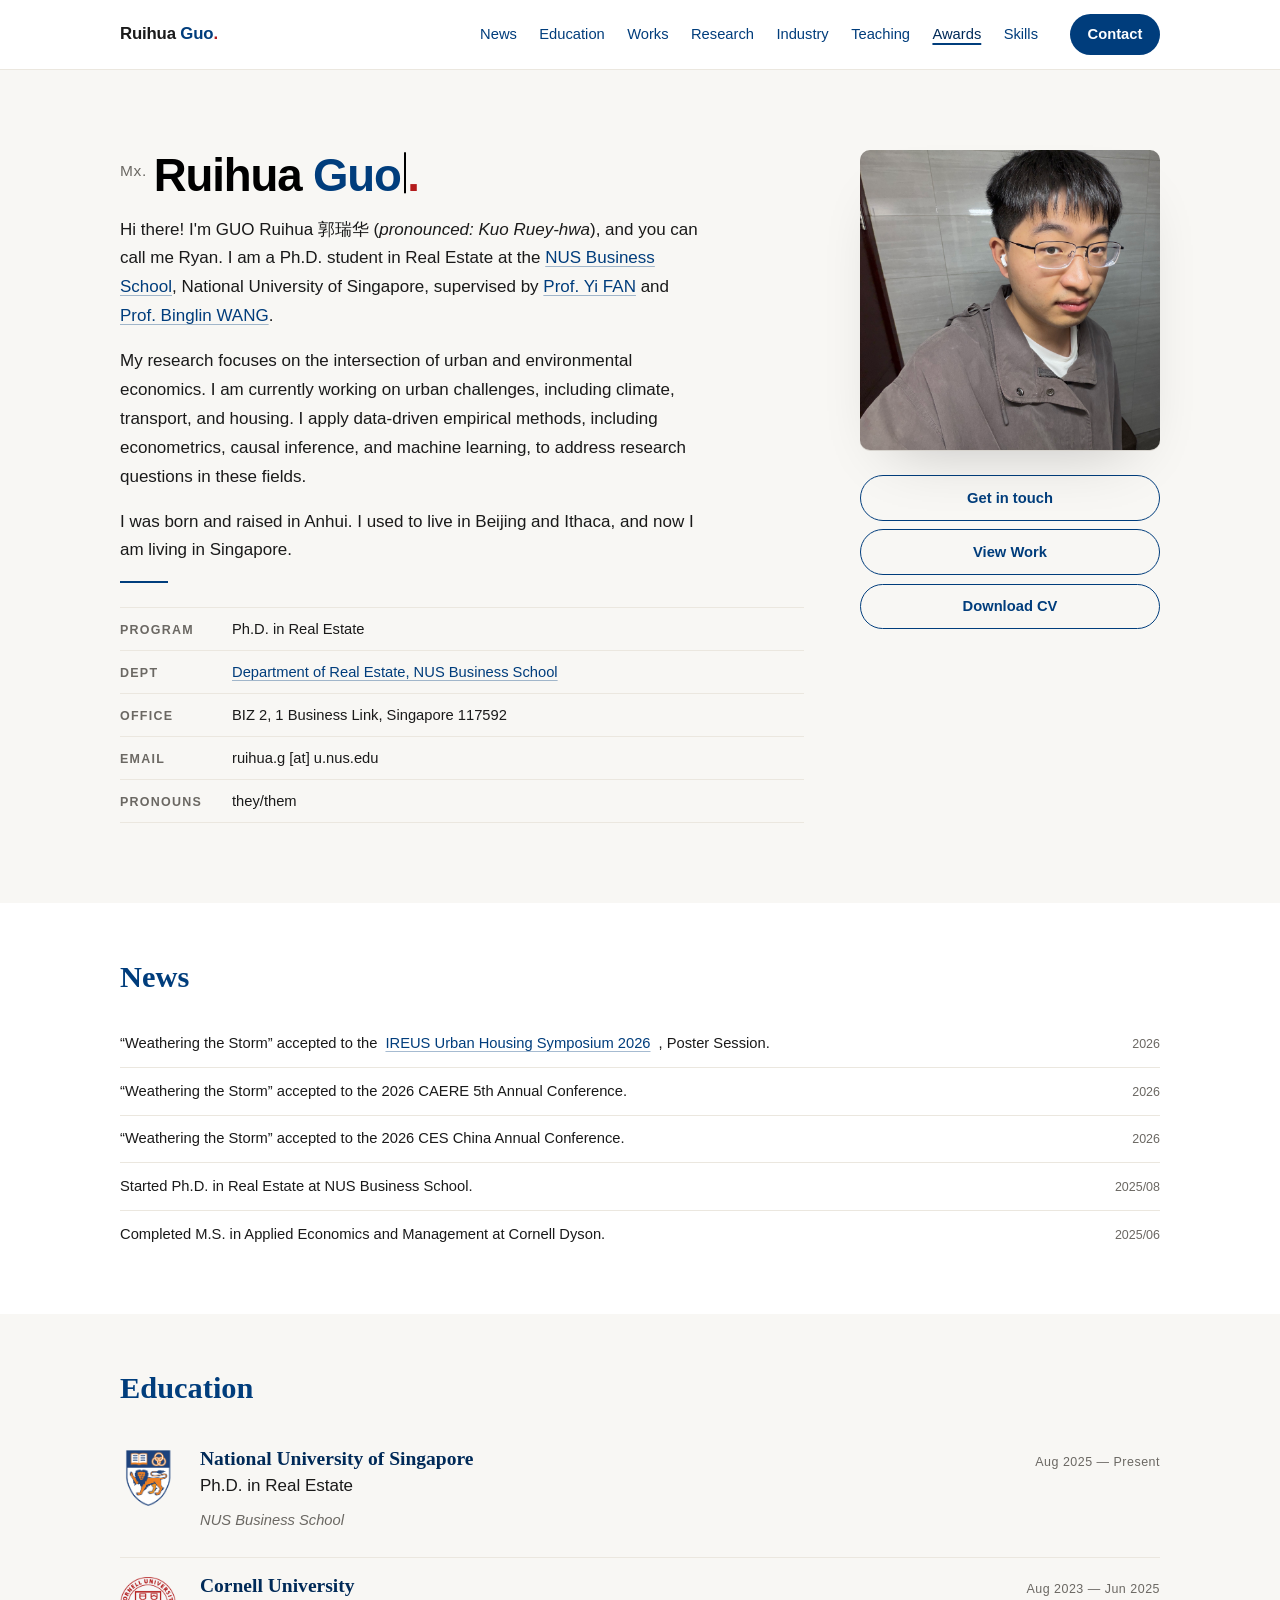
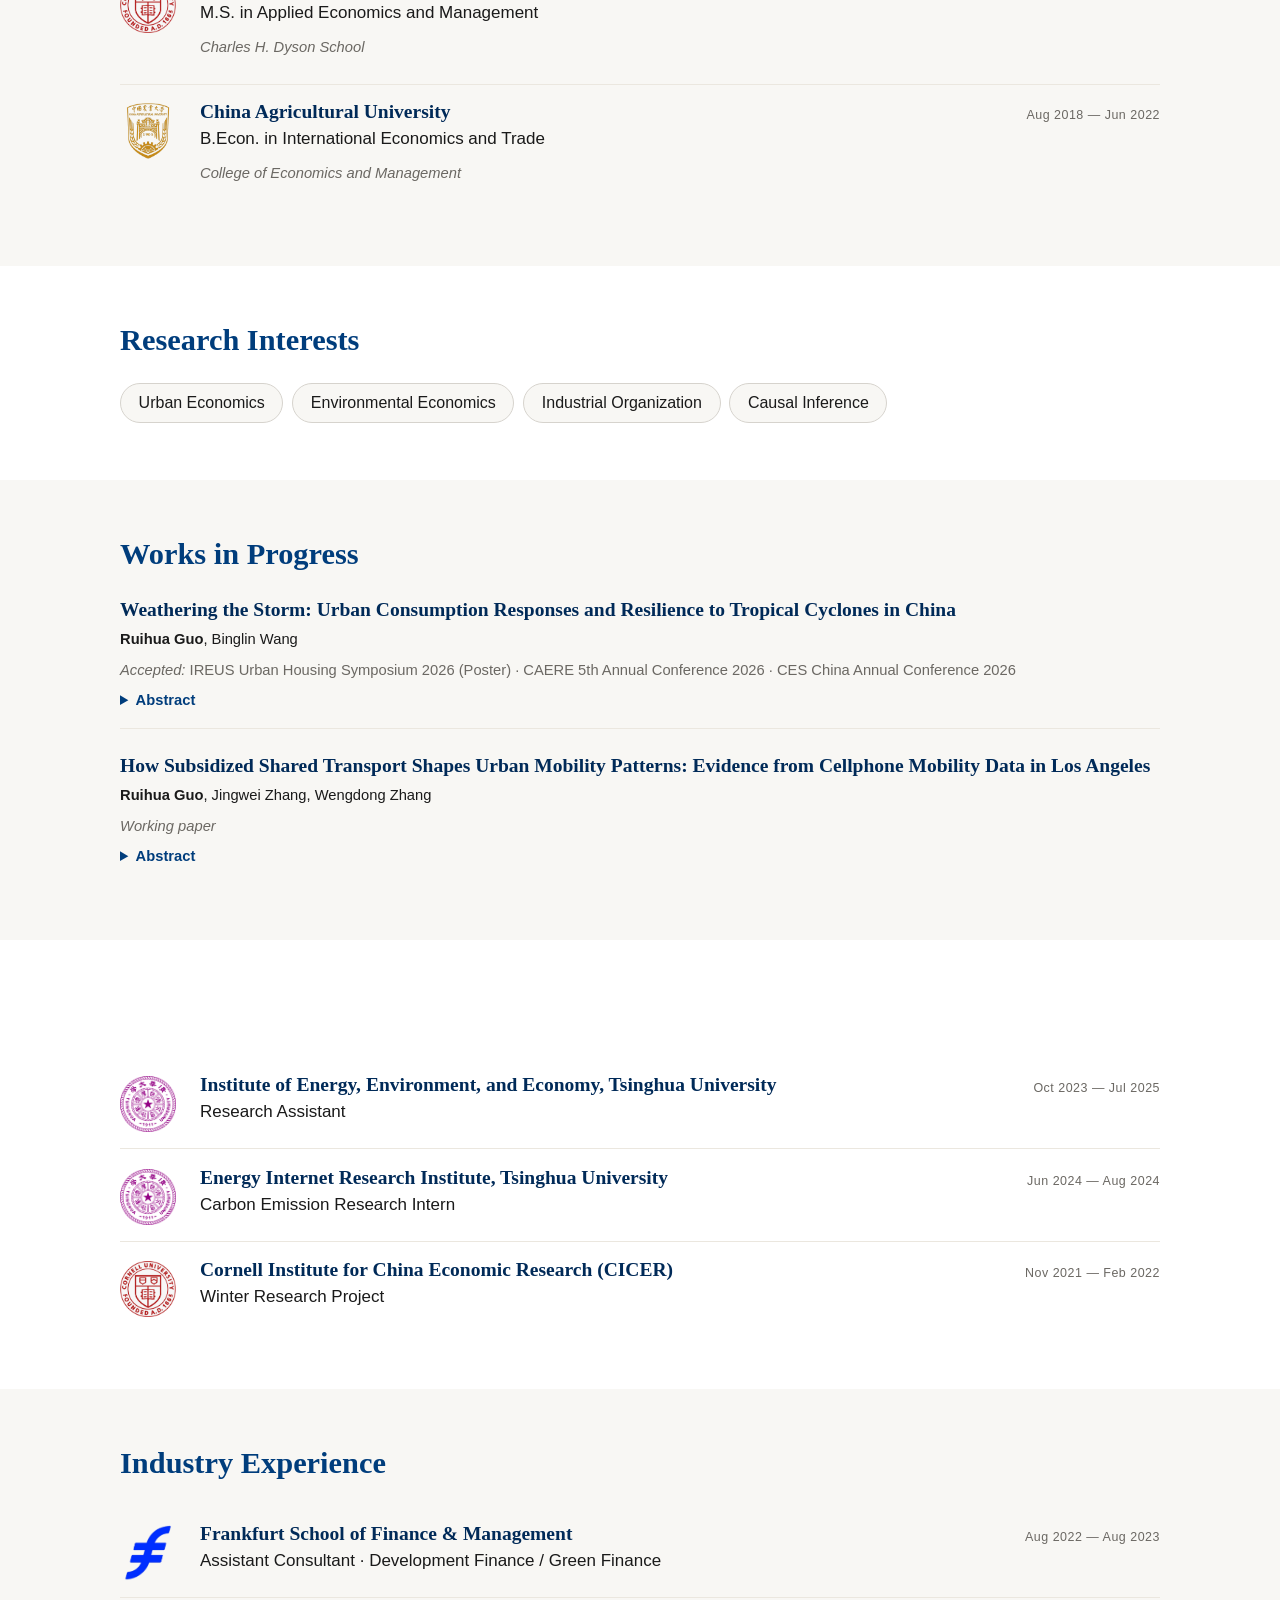
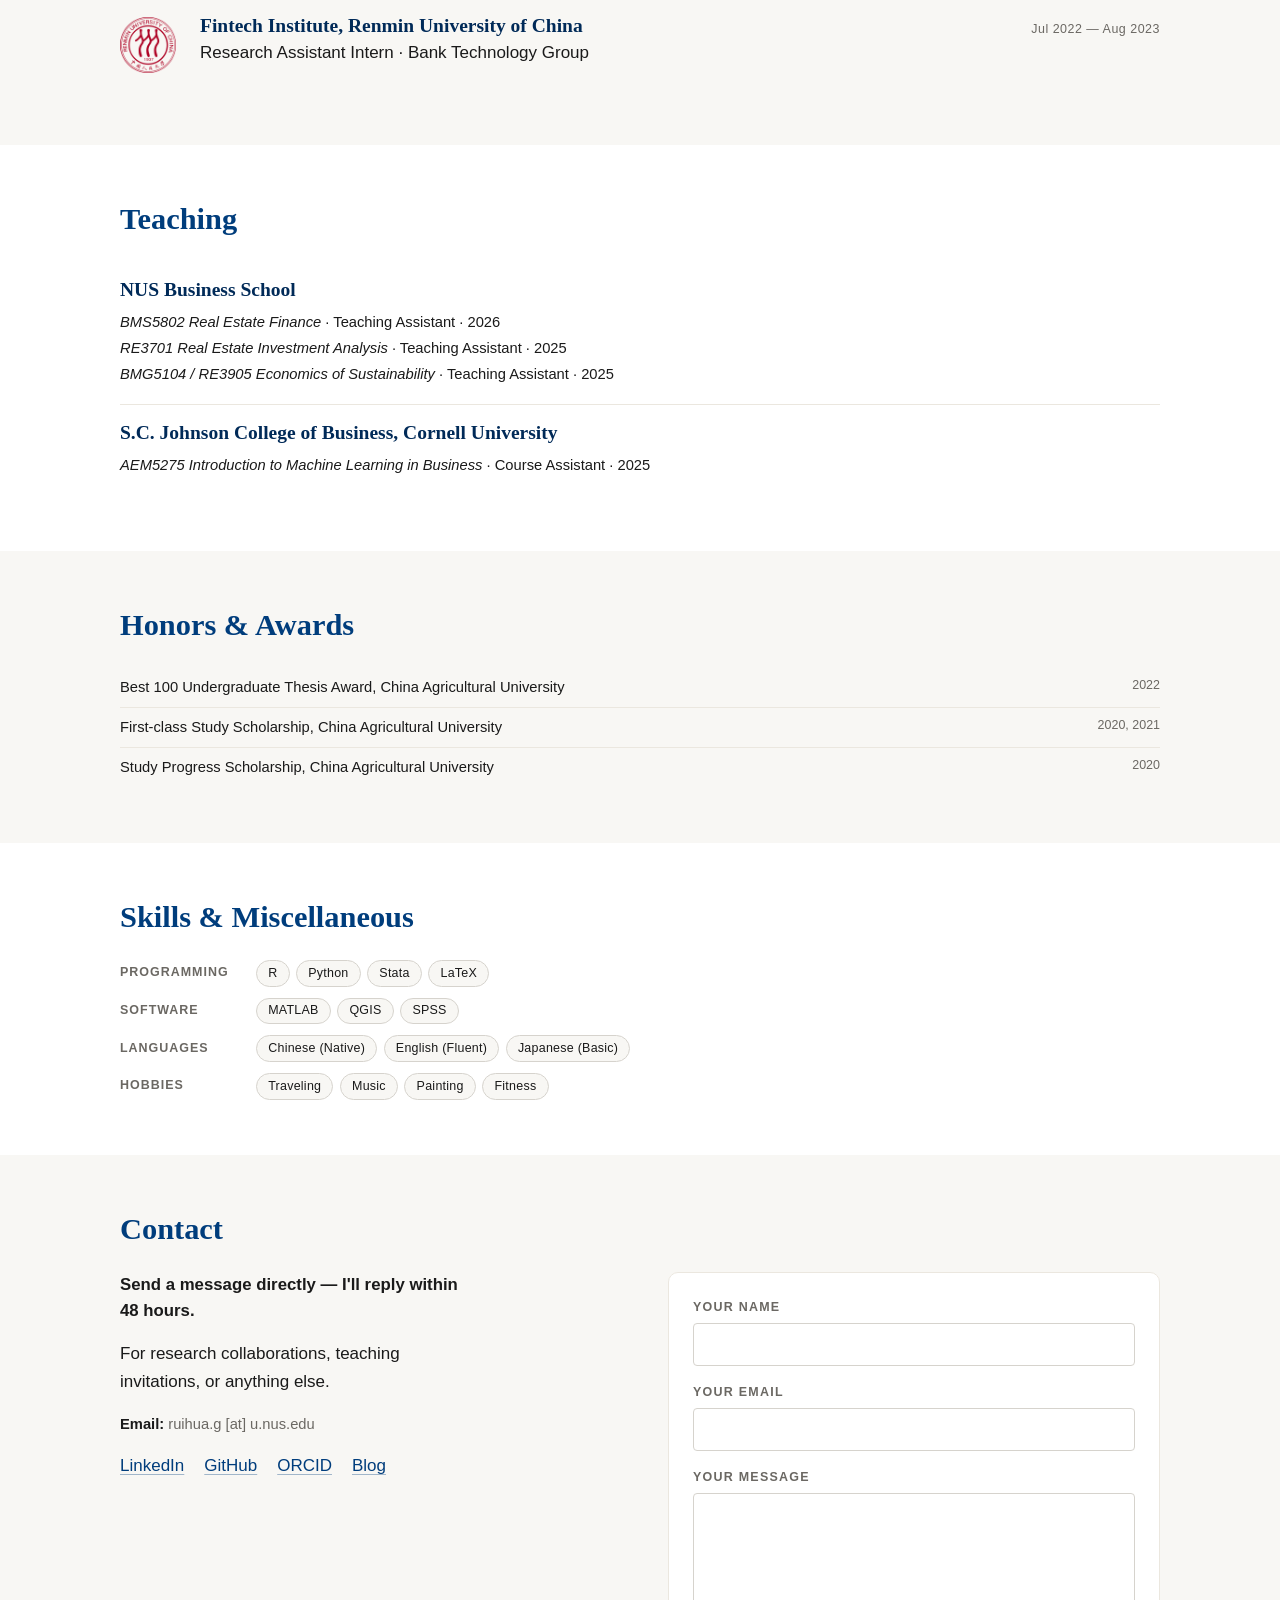
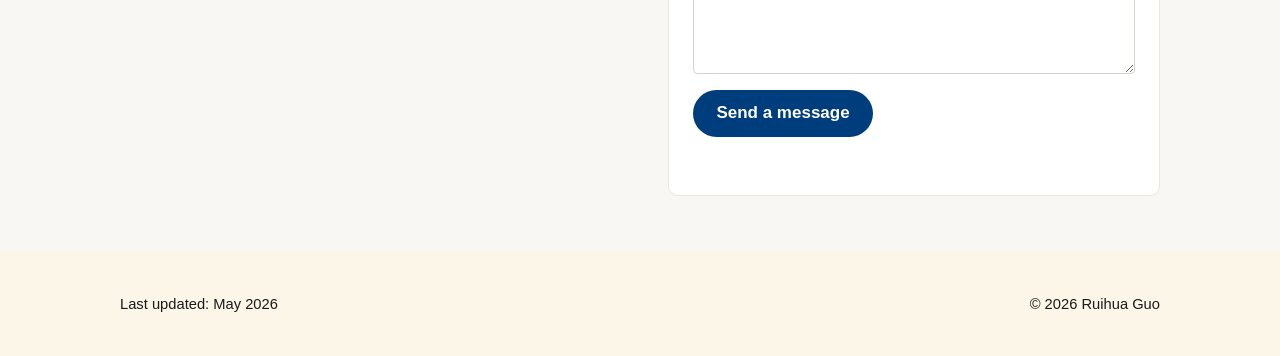
==== commit 187d6c9c: "refine v1.8: wide layout, alternating stripes, two-column contact, hero CTAs Brings tonight's iterat" ====
--- a/index.html
+++ b/index.html
@@ -59,302 +59,371 @@
 <body>
   <a class="skip-link" href="#main">Skip to content</a>
 
-  <main id="main" class="container">
+  <!-- ============ STICKY TOP HEADER ============ -->
+  <!-- Sits flush at viewport top on page load and stays pinned during scroll.
+       Brand on the left, eight section anchors + Contact on the right. The
+       IntersectionObserver at the end of <body> sets aria-current on the
+       active link. -->
+  <nav class="site-nav" aria-label="Section navigation">
+    <div class="site-nav-inner">
+      <a href="#main" class="brand">Ruihua <span class="brand-last">Guo</span><span class="brand-mark">.</span></a>
+      <div class="nav-links">
+        <a href="#news">News</a>
+        <a href="#education">Education</a>
+        <a href="#works">Works</a>
+        <a href="#research">Research</a>
+        <a href="#industry">Industry</a>
+        <a href="#teaching">Teaching</a>
+        <a href="#awards">Awards</a>
+        <a href="#skills">Skills</a>
+      </div>
+      <a href="#contact" class="nav-cta">Contact</a>
+    </div>
+  </nav>
+
+  <main id="main">
 
     <!-- ============ HERO ============ -->
-    <!-- EDIT: bio, info list, social links. Photo lives in images/profile.jpg. -->
+    <!-- Two-column hero. Left: name, bio paragraphs, NUS rule, 5-row info list.
+         Right: rotating profile photo. Profile rotation JS at end of <body>. -->
     <header class="hero">
-      <div class="hero-text">
-        <h1 class="name" aria-label="Ruihua Guo"><span class="name-typed" data-text="Ruihua Guo">Ruihua Guo</span><span class="name-caret" aria-hidden="true"></span><span class="mark">.</span></h1>
-
-        <p class="bio">
-          Hi there! I'm GUO Ruihua 郭瑞华 (<em>pronounced: Kuo Ruey-hwa</em>), and you can call me Ryan. I am a Ph.D. student in Real Estate at the <a href="https://bschool.nus.edu.sg/">NUS Business School</a>, National University of Singapore, supervised by <a href="https://discovery.nus.edu.sg/6283-yi-fan">Prof. Yi FAN</a> and <a href="https://discovery.nus.edu.sg/27191-binglin-wang">Prof. Binglin WANG</a>.
-        </p>
-
-        <p class="bio">
-          My research focuses on the intersection of urban and environmental economics. I am currently working on urban challenges, including climate, transport, and housing. I apply data-driven empirical methods, including econometrics, causal inference, and machine learning, to address research questions in these fields.
-        </p>
-
-        <p class="bio">
-          I was born and raised in Anhui. I used to live in Beijing and Ithaca, and now I am living in Singapore.
-        </p>
-
-        <hr class="hero-rule" aria-hidden="true">
-
-        <style>
-  .info-list {
-    list-style: none; 
-    padding: 0;
-  }
-
-  .info-list li {
-    display: flex;
-    margin-bottom: 8px; 
-  }
-
-  .info-label {
-    width: 100px;       
-    flex-shrink: 0;     
-    font-weight: bold;  
-  }
-</style>
-
-<ul class="info-list">
-  <li><span class="info-label">Program</span> <span>Ph.D. in Real Estate</span></li>
-  <li><span class="info-label">Dept</span> <a href="https://bschool.nus.edu.sg/real-estate/">Department of Real Estate, NUS Business School</a></li>
-  <li><span class="info-label">Office</span> <span>BIZ 2, 1 Business Link, Singapore 117592</span></li>
-  <li><span class="info-label">Email</span> <span>ruihua.g [at] u.nus.edu</span></li>
-  <li><span class="info-label">Pronouns</span> <span>they/them</span></li>
-</ul>
-
-        <nav class="social-links" aria-label="Profiles and links">
-          <a href="mailto:ruihua.g@u.nus.edu">Email</a>
-          <a href="pdf/CV_Ruihua_Guo.pdf">CV</a>
-          <a href="https://www.linkedin.com/in/ruihua-guo-6a8286272/">LinkedIn</a>
-          <a href="https://github.com/Ryanckoon">GitHub</a>
-          <a href="https://orcid.org/0009-0004-4553-015X">ORCID</a>
-          <a href="blog/">Blog</a>
-        </nav>
-      </div>
-
-      <div class="hero-photo">
-        <!-- Profile photo rotates on every page load. The JS near the end of <body>
-             cycles through the files listed in `profileImages`. To add a new photo:
-             drop it in images/profile/ and add its filename to the array. -->
-        <img id="profileImage" alt="Ruihua Guo" class="profile-img"
-             src="[data-uri]">
+      <div class="hero-inner">
+        <div class="hero-text reveal">
+          <h1 class="name" aria-label="Mx. Ruihua Guo"><span class="name-prefix" aria-hidden="true">Mx.</span><span class="name-typed" data-text="Ruihua Guo">Ruihua Guo</span><span class="name-caret" aria-hidden="true"></span><span class="mark">.</span></h1>
+
+          <p class="bio">
+            Hi there! I'm GUO Ruihua 郭瑞华 (<em>pronounced: Kuo Ruey-hwa</em>), and you can call me Ryan. I am a Ph.D. student in Real Estate at the <a href="https://bschool.nus.edu.sg/">NUS Business School</a>, National University of Singapore, supervised by <a href="https://discovery.nus.edu.sg/6283-yi-fan">Prof. Yi FAN</a> and <a href="https://discovery.nus.edu.sg/27191-binglin-wang">Prof. Binglin WANG</a>.
+          </p>
+
+          <p class="bio">
+            My research focuses on the intersection of urban and environmental economics. I am currently working on urban challenges, including climate, transport, and housing. I apply data-driven empirical methods, including econometrics, causal inference, and machine learning, to address research questions in these fields.
+          </p>
+
+          <p class="bio">
+            I was born and raised in Anhui. I used to live in Beijing and Ithaca, and now I am living in Singapore.
+          </p>
+
+          <hr class="hero-rule" aria-hidden="true">
+
+          <ul class="info-list">
+            <li><span class="info-label">Program</span> <span>Ph.D. in Real Estate</span></li>
+            <li><span class="info-label">Dept</span> <a href="https://bschool.nus.edu.sg/real-estate/">Department of Real Estate, NUS Business School</a></li>
+            <li><span class="info-label">Office</span> <span>BIZ 2, 1 Business Link, Singapore 117592</span></li>
+            <li><span class="info-label">Email</span> <span>ruihua.g [at] u.nus.edu</span></li>
+            <li><span class="info-label">Pronouns</span> <span>they/them</span></li>
+          </ul>
+        </div>
+
+        <div class="hero-photo reveal">
+          <img id="profileImage" alt="Ruihua Guo" class="profile-img"
+               src="[data-uri]">
+          <div class="hero-cta">
+            <a class="btn btn-outline" href="#contact">Get in touch</a>
+            <a class="btn btn-outline" href="#works">View Work</a>
+            <a class="btn btn-outline" href="pdf/CV_Ruihua_Guo.pdf" download>Download CV</a>
+          </div>
+        </div>
       </div>
     </header>
 
     <!-- ============ NEWS ============ -->
-    <!-- EDIT: add newest items at the top. Keep <time> in YYYY-MM format.
-         Remove oldest when the list grows past ~8 entries. -->
-    <section class="section" id="news" aria-labelledby="news-title">
-      <h2 class="section-title" id="news-title">News</h2>
-      <ul class="news-list">
-        <li>“Weathering the Storm” accepted to the <a href="https://ireus.nus.edu.sg/ireus-urban-housing-symposium-2026/">IREUS Urban Housing Symposium 2026</a>, Poster Session. <time datetime="2026-04">2026</time></li>
-        <li>“Weathering the Storm” accepted to the 2026 CAERE 5th Annual Conference. <time datetime="2026">2026</time></li>
-        <li>“Weathering the Storm” accepted to the 2026 CES China Annual Conference. <time datetime="2026">2026</time></li>
-        <li>Started Ph.D. in Real Estate at NUS Business School. <time datetime="2025-08">2025/08</time></li>
-        <li>Completed M.S. in Applied Economics and Management at Cornell Dyson. <time datetime="2025-06">2025/06</time></li>
-      </ul>
+    <section class="section section--plain" id="news" aria-labelledby="news-title">
+      <div class="section-inner">
+        <h2 class="section-title reveal" id="news-title">News</h2>
+        <ul class="news-list">
+          <li class="reveal">“Weathering the Storm” accepted to the <a href="https://ireus.nus.edu.sg/ireus-urban-housing-symposium-2026/">IREUS Urban Housing Symposium 2026</a>, Poster Session. <time datetime="2026-04">2026</time></li>
+          <li class="reveal">“Weathering the Storm” accepted to the 2026 CAERE 5th Annual Conference. <time datetime="2026">2026</time></li>
+          <li class="reveal">“Weathering the Storm” accepted to the 2026 CES China Annual Conference. <time datetime="2026">2026</time></li>
+          <li class="reveal">Started Ph.D. in Real Estate at NUS Business School. <time datetime="2025-08">2025/08</time></li>
+          <li class="reveal">Completed M.S. in Applied Economics and Management at Cornell Dyson. <time datetime="2025-06">2025/06</time></li>
+        </ul>
+      </div>
     </section>
 
     <!-- ============ EDUCATION ============ -->
-    <!-- EDIT: timeline-item blocks. Logos: drop files into images/logo/<school>.png
-         and replace the .timeline-logo--mono div with <img src="images/logo/nus.png" class="timeline-logo" alt="NUS">. -->
-    <section class="section" id="education" aria-labelledby="edu-title">
-      <h2 class="section-title" id="edu-title">Education</h2>
-      <div class="timeline">
-
-        <div class="timeline-item">
-          <img src="images/logo/nus.png" alt="National University of Singapore" class="timeline-logo">
-          <div class="timeline-content">
-            <h3>National University of Singapore</h3>
-            <p class="timeline-role">Ph.D. in Real Estate</p>
-            <p class="timeline-detail">NUS Business School</p>
-          </div>
-          <span class="timeline-date">Aug 2025 &mdash; Present</span>
-        </div>
-
-        <div class="timeline-item">
-          <img src="images/logo/cornell.png" alt="Cornell University" class="timeline-logo">
-          <div class="timeline-content">
-            <h3>Cornell University</h3>
-            <p class="timeline-role">M.S. in Applied Economics and Management</p>
-            <p class="timeline-detail">Charles H. Dyson School</p>
-          </div>
-          <span class="timeline-date">Aug 2023 &mdash; Jun 2025</span>
-        </div>
-
-        <div class="timeline-item">
-          <img src="images/logo/cau.png" alt="China Agricultural University" class="timeline-logo">
-          <div class="timeline-content">
-            <h3>China Agricultural University</h3>
-            <p class="timeline-role">B.Econ. in International Economics and Trade</p>
-            <p class="timeline-detail">College of Economics and Management</p>
-          </div>
-          <span class="timeline-date">Aug 2018 &mdash; Jun 2022</span>
-        </div>
-
+    <section class="section section--warm" id="education" aria-labelledby="edu-title">
+      <div class="section-inner">
+        <h2 class="section-title reveal" id="edu-title">Education</h2>
+        <div class="timeline">
+
+          <div class="timeline-item reveal">
+            <img src="images/logo/nus.png" alt="National University of Singapore" class="timeline-logo">
+            <div class="timeline-content">
+              <h3>National University of Singapore</h3>
+              <p class="timeline-role">Ph.D. in Real Estate</p>
+              <p class="timeline-detail">NUS Business School</p>
+            </div>
+            <span class="timeline-date">Aug 2025 &mdash; Present</span>
+          </div>
+
+          <div class="timeline-item reveal">
+            <img src="images/logo/cornell.png" alt="Cornell University" class="timeline-logo">
+            <div class="timeline-content">
+              <h3>Cornell University</h3>
+              <p class="timeline-role">M.S. in Applied Economics and Management</p>
+              <p class="timeline-detail">Charles H. Dyson School</p>
+            </div>
+            <span class="timeline-date">Aug 2023 &mdash; Jun 2025</span>
+          </div>
+
+          <div class="timeline-item reveal">
+            <img src="images/logo/cau.png" alt="China Agricultural University" class="timeline-logo">
+            <div class="timeline-content">
+              <h3>China Agricultural University</h3>
+              <p class="timeline-role">B.Econ. in International Economics and Trade</p>
+              <p class="timeline-detail">College of Economics and Management</p>
+            </div>
+            <span class="timeline-date">Aug 2018 &mdash; Jun 2022</span>
+          </div>
+
+        </div>
       </div>
     </section>
 
     <!-- ============ RESEARCH INTERESTS ============ -->
-    <section class="section" id="interests" aria-labelledby="interests-title">
-      <h2 class="section-title" id="interests-title">Research Interests</h2>
-      <p class="section-intro interests-list">
-        <span>Urban Economics</span><span class="sep" aria-hidden="true"></span><span>Environmental Economics</span><span class="sep" aria-hidden="true"></span><span>Industrial Organization</span><span class="sep" aria-hidden="true"></span><span>Causal Inference</span>
-      </p>
+    <section class="section section--plain" id="interests" aria-labelledby="interests-title">
+      <div class="section-inner">
+        <h2 class="section-title reveal" id="interests-title">Research Interests</h2>
+        <div class="interests-list reveal">
+          <span class="chip">Urban Economics</span>
+          <span class="chip">Environmental Economics</span>
+          <span class="chip">Industrial Organization</span>
+          <span class="chip">Causal Inference</span>
+        </div>
+      </div>
     </section>
 
     <!-- ============ WORKS IN PROGRESS ============ -->
-    <!-- EDIT: <article class="pub"> blocks. Copy-paste a block to add a new paper. -->
-    <section class="section" id="works" aria-labelledby="works-title">
-      <h2 class="section-title" id="works-title">Works in Progress</h2>
-
-      <div class="pub-list">
-
-        <article class="pub">
-          <div class="pub-content">
-            <h3 class="pub-title">Weathering the Storm: Urban Consumption Responses and Resilience to Tropical Cyclones in China</h3>
-            <p class="pub-authors"><strong>Ruihua Guo</strong>, Binglin Wang</p>
-            <p class="pub-venue">
-              <em>Accepted:</em>
-              IREUS Urban Housing Symposium 2026 (Poster) &middot;
-              CAERE 5th Annual Conference 2026 &middot;
-              CES China Annual Conference 2026
-            </p>
-            <details class="pub-toggle">
-              <summary>Abstract</summary>
-              <p>This study examines how tropical cyclones affect daily urban consumer spending in China. Using China UnionPay transaction data from 2011 to 2018 and a stacked difference-in-differences framework, the analysis traces daily consumption dynamics. Results indicate that cyclone landfall causes a decline in transaction counts and values. Spending recovers within three days, suggesting urban economic resilience. The paper documents intertemporal consumption substitution where residents shift purchases forward in anticipation of storms. This anticipatory response is present in restaurant, supermarket and pharmacy spending. Cities hit during initial landfall show larger consumption responses compared to those affected as storms move inland. These findings demonstrate that early warning systems facilitate household-level adaptive behavior. By enabling pre-storm stockpiling, meteorological forecasts help reduce the economic costs of disaster disruption. This research highlights the role of information infrastructure in urban resilience to extreme weather.</p>
-            </details>
-          </div>
-        </article>
-
-        <article class="pub">
-          <div class="pub-content">
-            <h3 class="pub-title">How Subsidized Shared Transport Shapes Urban Mobility Patterns: Evidence from Cellphone Mobility Data in Los Angeles</h3>
-            <p class="pub-authors"><strong>Ruihua Guo</strong>, Jingwei Zhang, Wengdong Zhang</p>
-            <p class="pub-venue"><em>Working paper</em></p>
-            <details class="pub-toggle">
-              <summary>Abstract</summary>
-              <p>We are studying the impacts of subsidized shared transport services on visitations and consumption of affected POIs in Los Angeles, based on more than 45 million cell phone mobility data from 2018 to 2022, and conducting DiD methods to analyze the causal effects.</p>
-            </details>
-          </div>
-        </article>
-
+    <section class="section section--warm" id="works" aria-labelledby="works-title">
+      <div class="section-inner">
+        <h2 class="section-title reveal" id="works-title">Works in Progress</h2>
+
+        <div class="pub-list">
+
+          <article class="pub reveal">
+            <div class="pub-content">
+              <h3 class="pub-title">Weathering the Storm: Urban Consumption Responses and Resilience to Tropical Cyclones in China</h3>
+              <p class="pub-authors"><strong>Ruihua Guo</strong>, Binglin Wang</p>
+              <p class="pub-venue">
+                <em>Accepted:</em>
+                IREUS Urban Housing Symposium 2026 (Poster) &middot;
+                CAERE 5th Annual Conference 2026 &middot;
+                CES China Annual Conference 2026
+              </p>
+              <details class="pub-toggle">
+                <summary>Abstract</summary>
+                <p>This study examines how tropical cyclones affect daily urban consumer spending in China. Using China UnionPay transaction data from 2011 to 2018 and a stacked difference-in-differences framework, the analysis traces daily consumption dynamics. Results indicate that cyclone landfall causes a decline in transaction counts and values. Spending recovers within three days, suggesting urban economic resilience. The paper documents intertemporal consumption substitution where residents shift purchases forward in anticipation of storms. This anticipatory response is present in restaurant, supermarket and pharmacy spending. Cities hit during initial landfall show larger consumption responses compared to those affected as storms move inland. These findings demonstrate that early warning systems facilitate household-level adaptive behavior. By enabling pre-storm stockpiling, meteorological forecasts help reduce the economic costs of disaster disruption. This research highlights the role of information infrastructure in urban resilience to extreme weather.</p>
+              </details>
+            </div>
+          </article>
+
+          <article class="pub reveal">
+            <div class="pub-content">
+              <h3 class="pub-title">How Subsidized Shared Transport Shapes Urban Mobility Patterns: Evidence from Cellphone Mobility Data in Los Angeles</h3>
+              <p class="pub-authors"><strong>Ruihua Guo</strong>, Jingwei Zhang, Wengdong Zhang</p>
+              <p class="pub-venue"><em>Working paper</em></p>
+              <details class="pub-toggle">
+                <summary>Abstract</summary>
+                <p>We are studying the impacts of subsidized shared transport services on visitations and consumption of affected POIs in Los Angeles, based on more than 45 million cell phone mobility data from 2018 to 2022, and conducting DiD methods to analyze the causal effects.</p>
+              </details>
+            </div>
+          </article>
+
+        </div>
+      </div>
+    </section>
+
+    <!-- ============ RESEARCH EXPERIENCE ============ -->
+    <section class="section section--plain" id="research" aria-labelledby="research-title">
+      <div class="section-inner">
+        <h2 class="section-title reveal" id="research-title">Research Experience</h2>
+        <div class="timeline">
+
+          <div class="timeline-item reveal">
+            <img src="images/logo/thu.png" alt="Tsinghua University" class="timeline-logo">
+            <div class="timeline-content">
+              <h3>Institute of Energy, Environment, and Economy, Tsinghua University</h3>
+              <p class="timeline-role">Research Assistant</p>
+            </div>
+            <span class="timeline-date">Oct 2023 &mdash; Jul 2025</span>
+          </div>
+
+          <div class="timeline-item reveal">
+            <img src="images/logo/thu.png" alt="Tsinghua University" class="timeline-logo">
+            <div class="timeline-content">
+              <h3>Energy Internet Research Institute, Tsinghua University</h3>
+              <p class="timeline-role">Carbon Emission Research Intern</p>
+            </div>
+            <span class="timeline-date">Jun 2024 &mdash; Aug 2024</span>
+          </div>
+
+          <div class="timeline-item reveal">
+            <img src="images/logo/cornell.png" alt="Cornell University" class="timeline-logo">
+            <div class="timeline-content">
+              <h3>Cornell Institute for China Economic Research (CICER)</h3>
+              <p class="timeline-role">Winter Research Project</p>
+            </div>
+            <span class="timeline-date">Nov 2021 &mdash; Feb 2022</span>
+          </div>
+
+        </div>
+      </div>
+    </section>
+
+    <!-- ============ INDUSTRY EXPERIENCE ============ -->
+    <section class="section section--warm" id="industry" aria-labelledby="industry-title">
+      <div class="section-inner">
+        <h2 class="section-title reveal" id="industry-title">Industry Experience</h2>
+        <div class="timeline">
+
+          <div class="timeline-item reveal">
+            <img src="images/logo/fs.png" alt="Frankfurt School of Finance & Management" class="timeline-logo">
+            <div class="timeline-content">
+              <h3>Frankfurt School of Finance &amp; Management</h3>
+              <p class="timeline-role">Assistant Consultant &middot; Development Finance / Green Finance</p>
+            </div>
+            <span class="timeline-date">Aug 2022 &mdash; Aug 2023</span>
+          </div>
+
+          <div class="timeline-item reveal">
+            <img src="images/logo/ruc.png" alt="Renmin University of China" class="timeline-logo">
+            <div class="timeline-content">
+              <h3>Fintech Institute, Renmin University of China</h3>
+              <p class="timeline-role">Research Assistant Intern &middot; Bank Technology Group</p>
+            </div>
+            <span class="timeline-date">Jul 2022 &mdash; Aug 2023</span>
+          </div>
+
+        </div>
       </div>
     </section>
 
     <!-- ============ TEACHING ============ -->
-    <!-- EDIT: add a new institution by duplicating a .teaching-group block. -->
-    <section class="section" id="teaching" aria-labelledby="teaching-title">
-      <h2 class="section-title" id="teaching-title">Teaching</h2>
-
-      <div class="teaching-group">
-        <h3>NUS Business School</h3>
-        <ul class="timeline-sub">
-          <li><em>BMS5802 Real Estate Finance</em> &middot; Teaching Assistant &middot; 2026</li>
-          <li><em>RE3701 Real Estate Investment Analysis</em> &middot; Teaching Assistant &middot; 2025</li>
-          <li><em>BMG5104 / RE3905 Economics of Sustainability</em> &middot; Teaching Assistant &middot; 2025</li>
+    <section class="section section--plain" id="teaching" aria-labelledby="teaching-title">
+      <div class="section-inner">
+        <h2 class="section-title reveal" id="teaching-title">Teaching</h2>
+
+        <div class="teaching-group reveal">
+          <h3>NUS Business School</h3>
+          <ul class="timeline-sub">
+            <li><em>BMS5802 Real Estate Finance</em> &middot; Teaching Assistant &middot; 2026</li>
+            <li><em>RE3701 Real Estate Investment Analysis</em> &middot; Teaching Assistant &middot; 2025</li>
+            <li><em>BMG5104 / RE3905 Economics of Sustainability</em> &middot; Teaching Assistant &middot; 2025</li>
+          </ul>
+        </div>
+
+        <div class="teaching-group reveal">
+          <h3>S.C. Johnson College of Business, Cornell University</h3>
+          <ul class="timeline-sub">
+            <li><em>AEM5275 Introduction to Machine Learning in Business</em> &middot; Course Assistant &middot; 2025</li>
+          </ul>
+        </div>
+      </div>
+    </section>
+
+    <!-- ============ AWARDS ============ -->
+    <section class="section section--warm" id="awards" aria-labelledby="awards-title">
+      <div class="section-inner">
+        <h2 class="section-title reveal" id="awards-title">Honors &amp; Awards</h2>
+        <ul class="compact-list">
+          <li class="reveal">Best 100 Undergraduate Thesis Award, China Agricultural University <span class="year">2022</span></li>
+          <li class="reveal">First-class Study Scholarship, China Agricultural University <span class="year">2020, 2021</span></li>
+          <li class="reveal">Study Progress Scholarship, China Agricultural University <span class="year">2020</span></li>
         </ul>
       </div>
-
-      <div class="teaching-group">
-        <h3>S.C. Johnson College of Business, Cornell University</h3>
-        <ul class="timeline-sub">
-          <li><em>AEM5275 Introduction to Machine Learning in Business</em> &middot; Course Assistant &middot; 2025</li>
-        </ul>
-      </div>
-
-    </section>
-
-    <!-- ============ RESEARCH EXPERIENCE ============ -->
-    <section class="section" id="research" aria-labelledby="research-title">
-      <h2 class="section-title" id="research-title">Research Experience</h2>
-      <div class="timeline">
-
-        <div class="timeline-item">
-          <img src="images/logo/thu.png" alt="Tsinghua University" class="timeline-logo">
-          <div class="timeline-content">
-            <h3>Institute of Energy, Environment, and Economy, Tsinghua University</h3>
-            <p class="timeline-role">Research Assistant</p>
-          </div>
-          <span class="timeline-date">Oct 2023 &mdash; Jul 2025</span>
-        </div>
-
-        <div class="timeline-item">
-          <img src="images/logo/thu.png" alt="Tsinghua University" class="timeline-logo">
-          <div class="timeline-content">
-            <h3>Energy Internet Research Institute, Tsinghua University</h3>
-            <p class="timeline-role">Carbon Emission Research Intern</p>
-          </div>
-          <span class="timeline-date">Jun 2024 &mdash; Aug 2024</span>
-        </div>
-
-        <div class="timeline-item">
-          <img src="images/logo/cornell.png" alt="Cornell University" class="timeline-logo">
-          <div class="timeline-content">
-            <h3>Cornell Institute for China Economic Research (CICER)</h3>
-            <p class="timeline-role">Winter Research Project</p>
-          </div>
-          <span class="timeline-date">Nov 2021 &mdash; Feb 2022</span>
-        </div>
-
-      </div>
-    </section>
-
-    <!-- ============ INDUSTRY EXPERIENCE ============ -->
-    <section class="section" id="industry" aria-labelledby="industry-title">
-      <h2 class="section-title" id="industry-title">Industry Experience</h2>
-      <div class="timeline">
-
-        <div class="timeline-item">
-          <img src="images/logo/fs.png" alt="Frankfurt School of Finance & Management" class="timeline-logo">
-          <div class="timeline-content">
-            <h3>Frankfurt School of Finance &amp; Management</h3>
-            <p class="timeline-role">Assistant Consultant &middot; Development Finance / Green Finance</p>
-          </div>
-          <span class="timeline-date">Aug 2022 &mdash; Aug 2023</span>
-        </div>
-
-        <div class="timeline-item">
-          <img src="images/logo/ruc.png" alt="Renmin University of China" class="timeline-logo">
-          <div class="timeline-content">
-            <h3>Fintech Institute, Renmin University of China</h3>
-            <p class="timeline-role">Research Assistant Intern &middot; Bank Technology Group</p>
-          </div>
-          <span class="timeline-date">Jul 2022 &mdash; Aug 2023</span>
-        </div>
-
-      </div>
-    </section>
-
-    <!-- ============ AWARDS ============ -->
-    <section class="section" id="awards" aria-labelledby="awards-title">
-      <h2 class="section-title" id="awards-title">Honors &amp; Awards</h2>
-      <ul class="compact-list">
-        <li>Best 100 Undergraduate Thesis Award, China Agricultural University <span class="year">2022</span></li>
-        <li>First-class Study Scholarship, China Agricultural University <span class="year">2020, 2021</span></li>
-        <li>Study Progress Scholarship, China Agricultural University <span class="year">2020</span></li>
-      </ul>
-    </section>
-
-    <!-- ============ SKILLS / MISC ============ -->
-    <section class="section" id="skills" aria-labelledby="skills-title">
-      <h2 class="section-title" id="skills-title">Skills &amp; Miscellaneous</h2>
-      <dl class="kv-list">
-        <dt>Programming</dt>
-        <dd>R &middot; Python &middot; Stata &middot; LaTeX</dd>
-
-        <dt>Software</dt>
-        <dd>MATLAB &middot; QGIS &middot; SPSS</dd>
-
-        <dt>Languages</dt>
-        <dd>Chinese (Native) &middot; English (Fluent) &middot; Japanese (Basic)</dd>
-
-        <dt>Hobbies</dt>
-        <dd>Traveling &middot; music &middot; painting &middot; fitness</dd>
-      </dl>
-    </section>
-
-    <!-- ============ FOOTER ============ -->
-    <footer class="site-footer">
-      <p>Last updated: April 2026</p>
-      <p><a href="blog/">Blog</a> &middot; <a href="mailto:ruihua.g@u.nus.edu">Contact</a></p>
-    </footer>
+    </section>
+
+    <!-- ============ SKILLS ============ -->
+    <section class="section section--plain" id="skills" aria-labelledby="skills-title">
+      <div class="section-inner">
+        <h2 class="section-title reveal" id="skills-title">Skills &amp; Miscellaneous</h2>
+        <dl class="kv-list reveal">
+          <dt>Programming</dt>
+          <dd>
+            <span class="chip">R</span>
+            <span class="chip">Python</span>
+            <span class="chip">Stata</span>
+            <span class="chip">LaTeX</span>
+          </dd>
+
+          <dt>Software</dt>
+          <dd>
+            <span class="chip">MATLAB</span>
+            <span class="chip">QGIS</span>
+            <span class="chip">SPSS</span>
+          </dd>
+
+          <dt>Languages</dt>
+          <dd>
+            <span class="chip">Chinese (Native)</span>
+            <span class="chip">English (Fluent)</span>
+            <span class="chip">Japanese (Basic)</span>
+          </dd>
+
+          <dt>Hobbies</dt>
+          <dd>
+            <span class="chip">Traveling</span>
+            <span class="chip">Music</span>
+            <span class="chip">Painting</span>
+            <span class="chip">Fitness</span>
+          </dd>
+        </dl>
+      </div>
+    </section>
+
+    <!-- ============ CONTACT ============ -->
+    <!-- Lifted from the hero in v1.8 — mirrors imgeorgewong.github.io's
+         "send a message" CTA at the bottom of the page. -->
+    <section class="contact" id="contact" aria-labelledby="contact-title">
+      <div class="contact-inner">
+        <h2 class="section-title reveal" id="contact-title">Contact</h2>
+        <div class="contact-grid">
+          <div class="contact-left reveal">
+            <p class="contact-intro">Send a message directly &mdash; I'll reply within 48 hours.</p>
+            <p class="contact-sub">For research collaborations, teaching invitations, or anything else.</p>
+            <p class="contact-note"><strong>Email:</strong> ruihua.g [at] u.nus.edu</p>
+            <nav class="contact-social" aria-label="Other profiles">
+              <a href="https://www.linkedin.com/in/ruihua-guo-6a8286272/">LinkedIn</a>
+              <a href="https://github.com/Ryanckoon">GitHub</a>
+              <a href="https://orcid.org/0009-0004-4553-015X">ORCID</a>
+              <a href="blog/">Blog</a>
+            </nav>
+          </div>
+
+          <form class="contact-form reveal" id="contact-form" novalidate>
+            <label>
+              <span class="form-label">Your name</span>
+              <input type="text" name="name" autocomplete="name" required>
+            </label>
+            <label>
+              <span class="form-label">Your email</span>
+              <input type="email" name="email" autocomplete="email" required>
+            </label>
+            <label>
+              <span class="form-label">Your message</span>
+              <textarea name="message" rows="6" required></textarea>
+            </label>
+            <button type="submit" class="btn btn-primary">Send a message</button>
+            <p class="form-status" role="status" aria-live="polite"></p>
+          </form>
+        </div>
+      </div>
+    </section>
 
   </main>
 
+  <!-- ============ FOOTER ============ -->
+  <footer class="site-footer">
+    <div class="site-footer-inner">
+      <p>Last updated: May 2026</p>
+      <p>&copy; 2026 Ruihua Guo</p>
+    </div>
+  </footer>
+
   <script>
-    // Cycle through profile photos. Each page load (or refresh) picks the next image
-    // in the list, wrapping around at the end. Preference is persisted in localStorage
-    // so you don't see the same photo twice in a row on the same browser.
-    //
-    // To add a new profile photo:
-    //   1. Drop the file into images/profile/
-    //   2. Append its filename here (keep existing order; new photos go at the end).
+    // -- Profile photo rotator --
+    // Each page load picks the next image in `profileImages`, wrapping at the end.
+    // To add: drop file into images/profile/ and append filename below.
     (function () {
       const profileImages = [
         'images/profile/profile.jpg',
@@ -372,32 +441,37 @@
       if (img) img.src = profileImages[next];
     })();
 
-    // Typed-name effect for the hero h1. Honors prefers-reduced-motion: full
-    // text appears instantly, no caret animation. The Cornell-red period is
-    // visible by default in CSS — this script hides it while typing.
+    // -- Typed-name effect with NUS-blue surname swap --
+    // Types "Ruihua Guo" letter-by-letter, then swaps to the final markup
+    // where "Guo" is wrapped in <span class="name-last"> (coloured NUS blue
+    // via CSS). prefers-reduced-motion skips straight to the final state.
     (function () {
       const el = document.querySelector('.name-typed');
       const caret = document.querySelector('.name-caret');
       const mark = document.querySelector('.name .mark');
       if (!el) return;
       const text = el.dataset.text || '';
+      const finalize = () => {
+        el.innerHTML = 'Ruihua <span class="name-last">Guo</span>';
+      };
       const reduce = window.matchMedia &&
         window.matchMedia('(prefers-reduced-motion: reduce)').matches;
       if (reduce) {
-        el.textContent = text;
+        finalize();
         if (caret) caret.style.display = 'none';
         return;
       }
       el.textContent = '';
       if (mark) mark.classList.add('mark--hidden');
       let i = 0;
-      const step = 80; // ms per character — bigger = slower
+      const step = 80; // ms per character
       function tick() {
         if (i <= text.length) {
           el.textContent = text.slice(0, i);
           i += 1;
           setTimeout(tick, step);
         } else {
+          finalize();
           if (mark) {
             mark.classList.remove('mark--hidden');
             mark.classList.add('mark--visible');
@@ -409,6 +483,96 @@
       }
       tick();
     })();
+
+    // -- Active-section highlight in the sticky nav --
+    (function () {
+      const navLinks = document.querySelectorAll('.site-nav .nav-links a');
+      if (!navLinks.length || !('IntersectionObserver' in window)) return;
+      const linkById = new Map();
+      navLinks.forEach((a) => {
+        const id = (a.getAttribute('href') || '').replace(/^#/, '');
+        if (id) linkById.set(id, a);
+      });
+      let activeId = null;
+      const setActive = (id) => {
+        if (id === activeId) return;
+        activeId = id;
+        navLinks.forEach((a) => a.removeAttribute('aria-current'));
+        const link = linkById.get(id);
+        if (link) link.setAttribute('aria-current', 'true');
+      };
+      const visible = new Map();
+      const observer = new IntersectionObserver((entries) => {
+        entries.forEach((entry) => {
+          if (entry.isIntersecting) visible.set(entry.target.id, entry.intersectionRatio);
+          else visible.delete(entry.target.id);
+        });
+        if (!visible.size) return;
+        let bestId = null, bestRatio = -1;
+        visible.forEach((ratio, id) => {
+          if (ratio > bestRatio) { bestRatio = ratio; bestId = id; }
+        });
+        if (bestId) setActive(bestId);
+      }, { rootMargin: '-25% 0px -55% 0px', threshold: [0, 0.25, 0.5, 0.75, 1] });
+      linkById.forEach((_, id) => {
+        const section = document.getElementById(id);
+        if (section) observer.observe(section);
+      });
+    })();
+
+    // -- Contact form submit --
+    // Static-site fallback: encode the typed Name/Email/Message into a
+    // mailto: URL and open the visitor's email client. (Swap to a real
+    // form endpoint like Formspree later if a no-redirect path is needed.)
+    (function () {
+      const form = document.getElementById('contact-form');
+      if (!form) return;
+      const status = form.querySelector('.form-status');
+      const setStatus = (text, state) => {
+        if (!status) return;
+        status.textContent = text;
+        if (state) status.dataset.state = state; else status.removeAttribute('data-state');
+      };
+      form.addEventListener('submit', (e) => {
+        e.preventDefault();
+        const data = new FormData(form);
+        const name    = (data.get('name')    || '').toString().trim();
+        const email   = (data.get('email')   || '').toString().trim();
+        const message = (data.get('message') || '').toString().trim();
+        if (!name || !email || !message) {
+          setStatus('Please fill in your name, email, and message.', 'error');
+          return;
+        }
+        const subject = encodeURIComponent('Message from ' + name);
+        const body    = encodeURIComponent(message + '\n\n— ' + name + ' (' + email + ')');
+        window.location.href = 'mailto:ruihua.g@u.nus.edu?subject=' + subject + '&body=' + body;
+        setStatus("Opening your email client — I'll reply within 48 hours.", 'ok');
+      });
+    })();
+
+    // -- Scroll-driven reveals --
+    // Fade-and-rise targets marked with .reveal as they enter the viewport.
+    // One-shot: once revealed, the observer stops watching. prefers-reduced-motion
+    // skips straight to the visible state.
+    (function () {
+      const els = document.querySelectorAll('.reveal');
+      if (!els.length) return;
+      const reduce = window.matchMedia &&
+        window.matchMedia('(prefers-reduced-motion: reduce)').matches;
+      if (reduce || !('IntersectionObserver' in window)) {
+        els.forEach((el) => el.classList.add('reveal--visible'));
+        return;
+      }
+      const observer = new IntersectionObserver((entries) => {
+        entries.forEach((entry) => {
+          if (entry.isIntersecting) {
+            entry.target.classList.add('reveal--visible');
+            observer.unobserve(entry.target);
+          }
+        });
+      }, { threshold: 0.12, rootMargin: '0px 0px -8% 0px' });
+      els.forEach((el) => observer.observe(el));
+    })();
   </script>
 </body>
 </html>
--- a/stylesheet.css
+++ b/stylesheet.css
@@ -1,42 +1,44 @@
 /* ============================================
-   Ruihua Guo — Personal Site
-   Rigorous, quiet, scholarly
-   Palatino throughout, dual institutional accents
+   Ruihua Guo — Personal Site  (v1.8)
+   Full-bleed alternating sections · sans body
+   bold serif coloured headings · scroll reveals
    ============================================ */
 
-/* --- Reset --- */
 *, *::before, *::after {
   box-sizing: border-box;
   margin: 0;
   padding: 0;
 }
 
-/* --- Tokens --- */
 :root {
   /* Neutrals */
-  --color-bg:              #fafaf8;
+  --color-bg:              #ffffff;
+  --color-bg-warm:         #f8f7f4;   /* matches imgeorgewong.github.io --bg */
+  --color-bg-plain:        #ffffff;   /* white stripe */
+  --color-bg-translucent:  rgba(255, 255, 255, 0.94);
   --color-text:            #1a1a1a;
-  --color-text-secondary:  #55534f;
-  --color-text-muted:      #8a8681;
-  --color-border:          #e8e6e2;
+  --color-text-secondary:  #1a1a1a;
+  --color-text-muted:      #6b6863;
+  --color-border:          #ebe7df;
   --color-border-strong:   #d6d3cd;
 
-  /* Institutional accents — each has one structural role */
-  --color-nus-blue:        #003D7C;   /* primary: links, focus, hero rule */
+  /* Institutional accents */
+  --color-nus-blue:        #003D7C;
   --color-nus-blue-hover:  #002a58;
-  --color-cornell-red:     #B31B1B;   /* reserved: awards, signature moment */
+  --color-cornell-red:     #B31B1B;
 
   /* Typography */
+  --font-body:          -apple-system, BlinkMacSystemFont, "Segoe UI", Roboto, "Helvetica Neue", Helvetica, Arial, sans-serif;
   --font-serif:         "Palatino Linotype", Palatino, "Book Antiqua", "TeX Gyre Pagella", Georgia, serif;
-  --font-display-sans:  "Helvetica Neue", Helvetica, Arial, sans-serif;  /* name only — NYC-subway register */
-  --font-label:         -apple-system, BlinkMacSystemFont, "Segoe UI", system-ui, sans-serif;
-
-  --text-micro:     0.75rem;   /* 12px */
-  --text-small:     0.875rem;  /* 14px */
-  --text-body:      1.0625rem; /* 17px — generous for long reads in Palatino */
-  --text-subtitle:  1.2rem;
-  --text-section:   1.55rem;
-  --text-display:   2.625rem;
+  --font-display-sans:  "Helvetica Neue", Helvetica, Arial, sans-serif;
+  --font-label:         var(--font-body);
+
+  --text-micro:     0.78rem;
+  --text-small:     0.92rem;
+  --text-body:      1.0625rem;  /* 17px sans reads ≈ 18px serif */
+  --text-subtitle:  1.22rem;
+  --text-section:   1.9rem;
+  --text-display:   2.85rem;
 
   /* Spacing */
   --space-xs:   0.25rem;
@@ -49,8 +51,13 @@
 
   /* Other */
   --radius-sm:  4px;
-  --radius-md:  8px;
-  --transition: 180ms ease;
+  --radius-md:  10px;
+  --radius-lg:  16px;
+  --transition: 200ms ease;
+
+  /* Layout */
+  --content-max:    1120px;
+  --content-pad-x:  var(--space-xl);
 }
 
 /* --- Base --- */
@@ -62,38 +69,42 @@
 }
 
 body {
-  font-family: var(--font-serif);
+  font-family: var(--font-body);
   font-size: var(--text-body);
   color: var(--color-text);
   background-color: var(--color-bg);
-  line-height: 1.7;
+  line-height: 1.65;
   font-kerning: normal;
   text-rendering: optimizeLegibility;
 }
 
-/* Headings — one family, hierarchy by size/italic/weight */
 h1, h2, h3, h4 {
   font-family: var(--font-serif);
-  line-height: 1.2;
-  font-weight: 400;
+  font-weight: 700;
+  font-style: normal;
+  line-height: 1.22;
   text-wrap: balance;
-  color: var(--color-text);
-}
-
-h2 { font-size: var(--text-section); font-style: italic; }
-h3 { font-size: var(--text-subtitle); font-weight: 500; }
+}
+
+h2 {
+  font-size: var(--text-section);
+  color: var(--color-nus-blue);
+}
+
+h3 {
+  font-size: var(--text-subtitle);
+  color: var(--color-nus-blue-hover);
+}
 
 p {
-  color: var(--color-text-secondary);
+  color: var(--color-text);
   margin-bottom: var(--space-sm);
 }
-
 p + p { margin-top: var(--space-sm); }
 
-strong { font-weight: 500; color: var(--color-text); }
+strong { font-weight: 600; color: var(--color-text); }
 em     { font-style: italic; }
 
-/* Links — NUS blue, primary accent, one role */
 a {
   color: var(--color-nus-blue);
   text-decoration: underline;
@@ -102,12 +113,10 @@
   text-decoration-color: rgba(0, 61, 124, 0.35);
   transition: color var(--transition), text-decoration-color var(--transition);
 }
-
 a:hover {
   color: var(--color-nus-blue-hover);
   text-decoration-color: var(--color-nus-blue-hover);
 }
-
 a:focus-visible {
   outline: 2px solid var(--color-nus-blue);
   outline-offset: 2px;
@@ -116,36 +125,173 @@
 
 ul, ol { list-style: none; }
 
-/* Skip link — hidden until focused */
 .skip-link {
   position: absolute;
   left: -9999px;
   top: 0;
   padding: 0.5rem 1rem;
   background: var(--color-text);
-  color: var(--color-bg);
+  color: #fff;
   text-decoration: none;
   z-index: 100;
 }
 .skip-link:focus { left: 1rem; top: 1rem; }
 
-/* --- Layout container --- */
-.container {
-  max-width: 820px;
+/* --- Full-bleed band system ---
+   Hero, every <section>, contact, nav, footer all span 100% of the
+   viewport. Inner content is constrained to var(--content-max) via
+   the matching *-inner wrapper. */
+.site-nav,
+.hero,
+.section,
+.contact,
+.site-footer { width: 100%; }
+
+.site-nav-inner,
+.hero-inner,
+.section-inner,
+.contact-inner,
+.site-footer-inner {
+  max-width: var(--content-max);
   margin: 0 auto;
-  padding: var(--space-3xl) var(--space-lg) var(--space-2xl);
-}
-
-/* --- Hero --- */
+  padding: 0 var(--content-pad-x);
+}
+
+.section,
+.contact {
+  padding-top: var(--space-2xl);
+  padding-bottom: var(--space-2xl);
+  scroll-margin-top: 4.5rem;
+}
+
+.section--warm,
+.contact--warm { background: var(--color-bg-warm); }
+.section--plain { background: var(--color-bg-plain); }
+
+/* --- Sticky top header --- */
+.site-nav {
+  position: sticky;
+  top: 0;
+  z-index: 20;
+  background: var(--color-bg-translucent);
+  backdrop-filter: saturate(140%) blur(10px);
+  -webkit-backdrop-filter: saturate(140%) blur(10px);
+  border-bottom: 1px solid var(--color-border);
+}
+.site-nav-inner {
+  display: flex;
+  align-items: baseline;
+  gap: var(--space-md);
+  padding-top: 0.9rem;
+  padding-bottom: 0.9rem;
+}
+.site-nav .brand {
+  font-family: var(--font-display-sans);
+  font-weight: 700;
+  font-size: 1.05rem;
+  letter-spacing: -0.01em;
+  color: var(--color-text);
+  text-decoration: none;
+  flex-shrink: 0;
+  white-space: nowrap;
+}
+.site-nav .brand:hover { color: var(--color-nus-blue-hover); }
+.site-nav .brand .brand-last { color: var(--color-nus-blue); }
+.site-nav .brand .brand-mark { color: var(--color-cornell-red); font-weight: 700; }
+.site-nav .nav-links {
+  display: flex;
+  gap: 1.4rem;
+  margin-left: auto;
+  font-size: var(--text-small);
+  overflow-x: auto;
+  scrollbar-width: none;
+  -ms-overflow-style: none;
+  min-width: 0;
+}
+.site-nav .nav-links::-webkit-scrollbar { display: none; }
+.site-nav .nav-links a {
+  color: var(--color-nus-blue);
+  text-decoration: none;
+  white-space: nowrap;
+  flex-shrink: 0;
+  transition: color var(--transition), text-decoration-color var(--transition);
+}
+.site-nav .nav-links a:hover {
+  color: var(--color-nus-blue-hover);
+  text-decoration: underline;
+  text-decoration-thickness: 1px;
+  text-underline-offset: 0.25em;
+}
+.site-nav .nav-links a[aria-current="true"] {
+  color: var(--color-nus-blue-hover);
+  text-decoration: underline;
+  text-decoration-thickness: 2px;
+  text-underline-offset: 0.3em;
+  text-decoration-color: var(--color-nus-blue);
+}
+
+/* CTA pill in the header — opens the Contact section */
+.site-nav .nav-cta {
+  display: inline-flex;
+  align-items: center;
+  padding: 0.5rem 1.1rem;
+  border-radius: 999px;
+  background: var(--color-nus-blue);
+  color: #ffffff;
+  font-family: var(--font-body);
+  font-size: var(--text-small);
+  font-weight: 600;
+  text-decoration: none;
+  flex-shrink: 0;
+  margin-left: var(--space-md);
+  white-space: nowrap;
+  transition: background var(--transition), transform var(--transition);
+}
+.site-nav .nav-cta:hover {
+  background: var(--color-nus-blue-hover);
+  color: #ffffff;
+  text-decoration: none;
+  transform: translateY(-1px);
+}
+
+/* --- Hero (two-column, photo on the right, larger) --- */
 .hero {
+  background: var(--color-bg-warm);
+  padding-top: var(--space-3xl);
+  padding-bottom: var(--space-3xl);
+}
+.hero-inner {
   display: flex;
   align-items: flex-start;
-  gap: var(--space-xl);
-  padding-bottom: var(--space-2xl);
-  border-bottom: 1px solid var(--color-border);
-}
-
+  gap: var(--space-2xl);
+}
 .hero-text { flex: 1; min-width: 0; }
+.hero-photo {
+  flex-shrink: 0;
+  width: 300px;
+}
+.hero-cta {
+  display: flex;
+  flex-direction: column;
+  gap: 0.55rem;
+  margin-top: var(--space-md);
+}
+.hero-cta .btn {
+  justify-content: center;
+  width: 100%;
+  padding: 0.6rem 1.1rem;
+  font-size: var(--text-small);
+}
+.profile-img {
+  width: 100%;
+  aspect-ratio: 1;
+  object-fit: cover;
+  border-radius: var(--radius-md);
+  filter: grayscale(8%);
+  background: var(--color-border-strong);
+  box-shadow: 0 1px 0 var(--color-border-strong),
+              0 28px 60px -32px rgba(0, 0, 0, 0.24);
+}
 
 .name {
   font-family: var(--font-display-sans);
@@ -157,12 +303,20 @@
   margin-bottom: var(--space-md);
   color: #000;
 }
-
-.name-typed {
-  white-space: pre;
-}
-
-/* Blinking caret while typing. Removed once typing finishes. */
+.name-typed { white-space: pre; }
+.name .name-last { color: var(--color-nus-blue); }
+
+/* Smaller grey honorific that sits ahead of the name */
+.name-prefix {
+  display: inline-block;
+  font-size: 0.34em;
+  font-weight: 500;
+  color: var(--color-text-muted);
+  letter-spacing: 0.04em;
+  vertical-align: 0.95em;
+  margin-right: 0.45em;
+}
+
 .name-caret {
   display: inline-block;
   width: 0.06em;
@@ -178,12 +332,9 @@
   transition: opacity 280ms ease;
 }
 @keyframes name-caret-blink {
-  0%, 50%   { opacity: 1; }
-  50.01%, 100% { opacity: 0; }
-}
-
-/* Signature moment: Cornell red period after the name. Visible by default;
-   the typed-name script hides it during typing then fades it back in. */
+  0%, 50%        { opacity: 1; }
+  50.01%, 100%   { opacity: 0; }
+}
 .name .mark {
   color: var(--color-cornell-red);
   font-style: normal;
@@ -194,7 +345,6 @@
 .name .mark--hidden  { opacity: 0; }
 .name .mark--visible { opacity: 1; }
 
-/* Thin NUS rule under the hero bio */
 .hero-rule {
   width: 3rem;
   height: 2px;
@@ -205,104 +355,69 @@
 
 .bio {
   font-size: var(--text-body);
-  line-height: 1.75;
-  color: var(--color-text-secondary);
-  margin-bottom: var(--space-lg);
-  max-width: 60ch;
-}
-
+  line-height: 1.7;
+  color: var(--color-text);
+  margin-bottom: var(--space-md);
+  max-width: 62ch;
+}
+
+/* The original 5-row info list — Program / Dept / Office / Email / Pronouns */
+.info-list {
+  list-style: none;
+  padding: 0;
+  margin-top: var(--space-md);
+  border-top: 1px solid var(--color-border);
+}
 .info-list li {
-  font-size: var(--text-small);
-  color: var(--color-text-secondary);
-  padding: 0.25rem 0;
   display: flex;
   align-items: baseline;
-  gap: var(--space-sm);
-}
-
+  gap: var(--space-md);
+  font-size: var(--text-small);
+  color: var(--color-text);
+  padding: 0.55rem 0;
+  border-bottom: 1px solid var(--color-border);
+}
 .info-label {
   font-family: var(--font-label);
   font-size: var(--text-micro);
-  font-weight: 500;
+  font-weight: 600;
   text-transform: uppercase;
   letter-spacing: 0.1em;
   color: var(--color-text-muted);
-  min-width: 4.5rem;
+  min-width: 6rem;
   flex-shrink: 0;
 }
 
-.social-links {
-  display: flex;
-  flex-wrap: wrap;
-  gap: 0.25rem 1.25rem;
-  margin-top: var(--space-lg);
-  font-style: italic;
-  font-size: var(--text-body);
-}
-
-.hero-photo {
-  flex-shrink: 0;
-  width: 170px;
-}
-
-.profile-img {
-  width: 100%;
-  aspect-ratio: 1;
-  object-fit: cover;
-  border-radius: var(--radius-md);
-  filter: grayscale(8%);
-  background: var(--color-border-strong);
-}
-
-/* Large monogram variant for the hero profile placeholder */
-.profile-img--mono {
-  font-size: 2.5rem;
-  aspect-ratio: 1;
-}
-
-/* --- Sections --- */
-.section { padding: var(--space-2xl) 0 0; }
-
-.section-title {
-  font-family: var(--font-display-sans);
-  font-size: 1.25rem;
-  font-style: normal;
-  font-weight: 700;
-  letter-spacing: -0.005em;
-  margin-bottom: var(--space-lg);
-  color: var(--color-text);
-}
+/* --- Section headings & intros --- */
+.section-title { margin-bottom: var(--space-lg); }
 
 .section-intro {
   font-size: var(--text-body);
-  color: var(--color-text-secondary);
+  color: var(--color-text);
   margin-bottom: var(--space-lg);
-  max-width: 60ch;
-  line-height: 1.75;
-}
-
-/* Research Interests — vertical-line dividers between phrases. */
+  max-width: 70ch;
+  line-height: 1.7;
+}
+
+/* Research interests — bigger chip row (v1.8.1) */
 .interests-list {
   display: flex;
   flex-wrap: wrap;
-  align-items: center;
-  gap: 0;
-  max-width: none;
-}
-.interests-list .sep {
-  display: inline-block;
-  width: 1px;
-  height: 0.95em;
-  background: var(--color-border-strong);
-  margin: 0 0.75rem;
-  flex-shrink: 0;
+  gap: 0.55rem;
+  margin-bottom: 0;
+}
+.interests-list .chip {
+  font-size: 1rem;
+  padding: 0.5rem 1.1rem;
+  letter-spacing: 0;
+  font-weight: 500;
 }
 
 /* --- News list --- */
 .news-list li {
   font-size: var(--text-small);
-  color: var(--color-text-secondary);
-  padding: 0.65rem 0;
+  color: var(--color-text);
+  padding: 0.75rem 0;
   border-bottom: 1px solid var(--color-border);
   line-height: 1.55;
   display: flex;
@@ -310,9 +425,7 @@
   align-items: baseline;
   gap: 0 var(--space-sm);
 }
-
 .news-list li:last-child { border-bottom: 0; }
-
 .news-list time {
   font-family: var(--font-label);
   font-size: var(--text-micro);
@@ -322,19 +435,16 @@
   flex-shrink: 0;
 }
 
-/* --- Teaching groups (no logo/date columns — just title + list) --- */
+/* --- Teaching groups --- */
 .teaching-group {
   padding: var(--space-md) 0;
   border-bottom: 1px solid var(--color-border);
 }
 .teaching-group:last-child { border-bottom: 0; }
-.teaching-group h3 {
-  margin-bottom: 0.5rem;
-  color: var(--color-text);
-}
+.teaching-group h3 { margin-bottom: 0.5rem; }
 .teaching-group .timeline-sub { margin-top: 0; }
 
-/* --- Timeline (Education, Experience) --- */
+/* --- Timeline --- */
 .timeline { display: flex; flex-direction: column; }
 
 .timeline-item {
@@ -344,50 +454,29 @@
   padding: var(--space-md) 0;
   border-bottom: 1px solid var(--color-border);
 }
-
 .timeline-item:last-child { border-bottom: 0; }
 
 .timeline-logo {
   flex-shrink: 0;
-  width: 52px;
-  height: 52px;
+  width: 56px;
+  height: 56px;
   object-fit: contain;
   margin-top: 0.2rem;
 }
 
-/* Monogram fallback when no logo image */
-.timeline-logo--mono {
-  display: flex;
-  align-items: center;
-  justify-content: center;
-  background: var(--color-bg);
-  border: 1px solid var(--color-border-strong);
-  border-radius: var(--radius-sm);
-  font-family: var(--font-serif);
-  font-size: 1.1rem;
-  font-style: italic;
-  color: var(--color-text-secondary);
-}
-
 .timeline-content { flex: 1; min-width: 0; }
-
-.timeline-content h3 {
-  margin-bottom: 0.1rem;
-  color: var(--color-text);
-}
+.timeline-content h3 { margin-bottom: 0.1rem; }
 
 .timeline-role {
   font-size: var(--text-body);
-  color: var(--color-text-secondary);
+  color: var(--color-text);
   margin-bottom: 0.1rem;
 }
-
 .timeline-detail {
   font-size: var(--text-small);
   color: var(--color-text-muted);
   font-style: italic;
 }
-
 .timeline-date {
   font-family: var(--font-label);
   font-size: var(--text-micro);
@@ -397,28 +486,23 @@
   letter-spacing: 0.04em;
   padding-top: 0.3rem;
 }
-
 .timeline-sub {
   margin-top: 0.35rem;
   padding-left: 0;
 }
 .timeline-sub li {
   font-size: var(--text-small);
-  color: var(--color-text-secondary);
+  color: var(--color-text);
   line-height: 1.55;
   padding: 0.1rem 0;
 }
 
-/* --- Works in progress (zzzdavid-style "pub" block) --- */
-.pub-list {
-  display: flex;
-  flex-direction: column;
-  gap: var(--space-lg);
-}
+/* --- Works in progress --- */
+.pub-list { display: flex; flex-direction: column; gap: var(--space-lg); }
 
 .pub {
   display: flex;
-  align-items: flex-start;        /* image pins to top; content grows down */
+  align-items: flex-start;
   gap: var(--space-lg);
   padding-bottom: var(--space-md);
   border-bottom: 1px solid var(--color-border);
@@ -427,9 +511,9 @@
 
 .pub-image {
   flex-shrink: 0;
-  align-self: flex-start;         /* stay at top when abstract expands */
+  align-self: flex-start;
   width: 320px;
-  height: auto;                   /* natural aspect ratio — entire figure shown */
+  height: auto;
   max-height: 380px;
   object-fit: contain;
   border: 1px solid var(--color-border);
@@ -438,8 +522,6 @@
   padding: 4px;
   margin-top: 0.3rem;
 }
-
-/* Placeholder variant — muted block with a soft dashed border, zero content. */
 .pub-image--placeholder {
   background: var(--color-border-light, #efede8);
   border: 1px dashed var(--color-border-strong);
@@ -453,42 +535,22 @@
   color: var(--color-text-muted);
 }
 
-.pub-content {
-  flex: 1;
-  min-width: 0;
-}
-
+.pub-content { flex: 1; min-width: 0; }
 .pub-title {
   font-size: var(--text-subtitle);
-  font-weight: 500;
-  font-style: normal;
   line-height: 1.3;
-  color: var(--color-text);
   margin-bottom: 0.35rem;
-  /* Override the global h3 `text-wrap: balance` — long paper titles should
-     fill the column width rather than balance into a narrow block. */
   text-wrap: pretty;
 }
-
 .pub-authors, .pub-venue {
   font-size: var(--text-small);
-  color: var(--color-text-secondary);
+  color: var(--color-text);
   line-height: 1.55;
   margin-bottom: 0.2rem;
 }
-
-.pub-venue {
-  font-style: italic;
-  color: var(--color-text-muted);
-}
-
-.pub-note {
-  color: var(--color-text-muted);
-  font-size: var(--text-micro);
-  margin-left: 0.4rem;
-}
-
-/* Award marker — Cornell red, reserved accent */
+.pub-venue { color: var(--color-text-muted); }
+.pub-note { color: var(--color-text-muted); font-size: var(--text-micro); margin-left: 0.4rem; }
+
 .pub-award, .award-mark {
   display: inline-block;
   font-family: var(--font-label);
@@ -502,37 +564,34 @@
   margin-top: 0.35rem;
 }
 
-/* Disclosure (abstract toggle) */
-.pub-toggle {
-  margin-top: 0.4rem;
-  font-size: var(--text-small);
-}
+.pub-toggle { margin-top: 0.4rem; font-size: var(--text-small); }
 .pub-toggle summary {
   cursor: pointer;
   color: var(--color-nus-blue);
-  font-style: italic;
+  font-weight: 600;
   width: fit-content;
 }
 .pub-toggle summary:hover { color: var(--color-nus-blue-hover); }
 .pub-toggle[open] summary { margin-bottom: 0.4rem; }
 .pub-toggle p {
-  color: var(--color-text-secondary);
+  color: var(--color-text);
   line-height: 1.6;
   padding: 0.35rem 0 0.1rem 1rem;
   border-left: 2px solid var(--color-border);
 }
 
-/* --- Compact lists (Awards, Skills) --- */
+/* --- Compact lists --- */
 .compact-list li {
   font-size: var(--text-small);
-  color: var(--color-text-secondary);
-  padding: 0.3rem 0;
+  color: var(--color-text);
+  padding: 0.5rem 0;
   line-height: 1.55;
   display: flex;
   flex-wrap: wrap;
   gap: 0.4rem;
-}
-
+  border-bottom: 1px solid var(--color-border);
+}
+.compact-list li:last-child { border-bottom: 0; }
 .compact-list .year {
   font-family: var(--font-label);
   font-size: var(--text-micro);
@@ -543,8 +602,8 @@
 
 .kv-list {
   display: grid;
-  grid-template-columns: 7rem 1fr;
-  gap: 0.5rem 1rem;
+  grid-template-columns: 7.5rem 1fr;
+  gap: 0.7rem 1rem;
   font-size: var(--text-small);
 }
 .kv-list dt {
@@ -552,27 +611,235 @@
   text-transform: uppercase;
   letter-spacing: 0.08em;
   font-size: var(--text-micro);
+  font-weight: 600;
   color: var(--color-text-muted);
   padding-top: 0.15rem;
 }
-.kv-list dd { color: var(--color-text-secondary); }
-
-/* --- Footer --- */
+.kv-list dd {
+  color: var(--color-text);
+  display: flex;
+  flex-wrap: wrap;
+  gap: 0.35rem 0.4rem;
+  align-items: center;
+}
+
+/* --- Chip --- */
+.chip {
+  display: inline-block;
+  font-family: var(--font-label);
+  font-size: var(--text-micro);
+  color: var(--color-text);
+  background: #ffffff;
+  border: 1px solid var(--color-border-strong);
+  border-radius: 999px;
+  padding: 0.22rem 0.7rem;
+  letter-spacing: 0.02em;
+  white-space: nowrap;
+  line-height: 1.4;
+}
+.section--warm .chip { background: #ffffff; }
+.section--plain .chip { background: var(--color-bg-warm); }
+
+/* --- Contact (two-column form, v1.8.1) --- */
+.contact { background: var(--color-bg-warm); }
+
+.contact-grid {
+  display: grid;
+  grid-template-columns: 1fr 1fr;
+  gap: var(--space-2xl);
+  align-items: start;
+}
+.contact-left {
+  display: flex;
+  flex-direction: column;
+  gap: var(--space-md);
+}
+.contact-intro {
+  font-family: var(--font-body);
+  font-size: 1.05rem;
+  line-height: 1.55;
+  font-weight: 600;
+  color: var(--color-text);
+  max-width: 38ch;
+  margin: 0;
+}
+.contact-sub {
+  font-size: var(--text-body);
+  color: var(--color-text);
+  margin: 0;
+  max-width: 38ch;
+}
+.contact-left .contact-note {
+  font-size: var(--text-small);
+  color: var(--color-text-muted);
+  margin: 0;
+}
+.contact-left .contact-note strong {
+  color: var(--color-text);
+  font-weight: 600;
+}
+
+.contact-form {
+  display: flex;
+  flex-direction: column;
+  gap: var(--space-md);
+  background: #ffffff;
+  border: 1px solid var(--color-border);
+  border-radius: var(--radius-md);
+  padding: var(--space-lg);
+}
+.contact-form label {
+  display: flex;
+  flex-direction: column;
+  gap: 0.35rem;
+}
+.form-label {
+  font-family: var(--font-label);
+  font-size: var(--text-micro);
+  font-weight: 600;
+  text-transform: uppercase;
+  letter-spacing: 0.1em;
+  color: var(--color-text-muted);
+}
+.contact-form input,
+.contact-form textarea {
+  font-family: var(--font-body);
+  font-size: var(--text-body);
+  color: var(--color-text);
+  background: #ffffff;
+  border: 1px solid var(--color-border-strong);
+  border-radius: var(--radius-sm);
+  padding: 0.65rem 0.85rem;
+  width: 100%;
+  transition: border-color var(--transition), box-shadow var(--transition);
+}
+.contact-form input:focus,
+.contact-form textarea:focus {
+  outline: none;
+  border-color: var(--color-nus-blue);
+  box-shadow: 0 0 0 3px rgba(0, 61, 124, 0.15);
+}
+.contact-form textarea {
+  resize: vertical;
+  min-height: 140px;
+  line-height: 1.55;
+}
+.contact-form .btn { align-self: flex-start; }
+.form-status {
+  font-size: var(--text-small);
+  color: var(--color-text-muted);
+  min-height: 1.2em;
+  margin: 0;
+}
+.form-status[data-state="ok"]    { color: var(--color-nus-blue); }
+.form-status[data-state="error"] { color: var(--color-cornell-red); }
+.btn {
+  display: inline-flex;
+  align-items: center;
+  gap: 0.4rem;
+  padding: 0.78rem 1.4rem;
+  border-radius: 999px;
+  font-family: var(--font-body);
+  font-weight: 600;
+  font-size: var(--text-body);
+  text-decoration: none;
+  border: 1px solid transparent;
+  transition: background var(--transition),
+              color var(--transition),
+              transform var(--transition),
+              border-color var(--transition);
+}
+.btn-primary {
+  background: var(--color-nus-blue);
+  color: #fff;
+}
+.btn-primary:hover {
+  background: var(--color-nus-blue-hover);
+  color: #fff;
+  transform: translateY(-1px);
+  text-decoration: none;
+}
+.btn-ghost {
+  background: transparent;
+  color: var(--color-nus-blue);
+  border-color: var(--color-border-strong);
+}
+.btn-ghost:hover {
+  border-color: var(--color-nus-blue);
+  color: var(--color-nus-blue-hover);
+  text-decoration: none;
+}
+.btn-outline {
+  background: transparent;
+  color: var(--color-nus-blue);
+  border: 1px solid var(--color-nus-blue);
+}
+.btn-outline:hover {
+  background: var(--color-nus-blue);
+  color: #ffffff;
+  text-decoration: none;
+  transform: translateY(-1px);
+}
+.contact-note {
+  font-size: var(--text-small);
+  color: var(--color-text-muted);
+}
+.contact-social {
+  display: flex;
+  flex-wrap: wrap;
+  gap: 0.4rem 1.25rem;
+  font-size: var(--text-body);
+}
+
+/* --- Footer ---
+   Soft yellow band (matches the earlier section-stripe warm). */
 .site-footer {
-  margin-top: var(--space-3xl);
-  padding-top: var(--space-lg);
-  border-top: 1px solid var(--color-border);
-  font-size: var(--text-small);
-  color: var(--color-text-muted);
+  background: #fbf6e8;
+  color: var(--color-text);
+  padding: var(--space-xl) 0;
+  margin-top: 0;
+}
+.site-footer-inner {
   display: flex;
   justify-content: space-between;
   flex-wrap: wrap;
   gap: var(--space-sm);
-}
-.site-footer a { color: var(--color-text-secondary); }
-.site-footer a:hover { color: var(--color-nus-blue); }
-
-/* --- Blog-specific (used on blog/index.html and post pages) --- */
+  font-size: var(--text-small);
+}
+.site-footer p { color: var(--color-text); margin: 0; }
+.site-footer a {
+  color: var(--color-text);
+  text-decoration-color: rgba(26, 26, 26, 0.45);
+}
+.site-footer a:hover {
+  color: #000000;
+  text-decoration-color: #000000;
+}
+
+/* Legacy container shim — kept so the blog pages keep their layout
+   even though the homepage now uses the full-bleed band system. */
+.container {
+  max-width: 920px;
+  margin: 0 auto;
+  padding: var(--space-3xl) var(--space-lg) var(--space-2xl);
+}
+
+/* --- Reveal-on-scroll ---
+   Used on per-item elements (each news <li>, .timeline-item, .pub, etc.)
+   so items rise individually as you scroll rather than whole blocks. */
+.reveal {
+  opacity: 0;
+  transform: translateY(36px);
+  transition: opacity 550ms cubic-bezier(0.2, 0.7, 0.2, 1),
+              transform 550ms cubic-bezier(0.2, 0.7, 0.2, 1);
+  will-change: opacity, transform;
+}
+.reveal--visible {
+  opacity: 1;
+  transform: none;
+}
+
+/* --- Blog --- */
 .post-list li {
   padding: var(--space-md) 0;
   border-bottom: 1px solid var(--color-border);
@@ -583,8 +850,10 @@
 }
 .post-list li:last-child { border-bottom: 0; }
 .post-list .post-title {
+  font-family: var(--font-serif);
   font-size: var(--text-subtitle);
-  font-style: italic;
+  font-weight: 700;
+  color: var(--color-nus-blue);
   flex: 1;
 }
 .post-list .post-date {
@@ -596,20 +865,22 @@
 .post-list .post-summary {
   flex-basis: 100%;
   font-size: var(--text-small);
-  color: var(--color-text-secondary);
+  color: var(--color-text);
   margin-top: 0.15rem;
 }
 
 .post-article {
   max-width: 64ch;
   margin: 0 auto;
-  padding: var(--space-2xl) 0;
+  padding: var(--space-2xl) var(--content-pad-x);
 }
 .post-article h1 {
-  font-style: italic;
+  font-family: var(--font-serif);
+  font-weight: 700;
   font-size: var(--text-display);
   line-height: 1.15;
   margin-bottom: var(--space-md);
+  color: var(--color-nus-blue);
 }
 .post-article .post-meta {
   font-family: var(--font-label);
@@ -621,12 +892,12 @@
 }
 .post-article p { margin-bottom: var(--space-md); line-height: 1.75; }
 .post-article h2 { margin: var(--space-xl) 0 var(--space-sm); }
-.post-article h3 { margin: var(--space-lg) 0 var(--space-sm); font-style: italic; }
+.post-article h3 { margin: var(--space-lg) 0 var(--space-sm); }
 .post-article blockquote {
   margin: var(--space-lg) 0;
   padding-left: var(--space-md);
   border-left: 3px solid var(--color-nus-blue);
-  color: var(--color-text-secondary);
+  color: var(--color-text);
   font-style: italic;
 }
 
@@ -634,20 +905,50 @@
   display: inline-block;
   margin-top: var(--space-xl);
   font-size: var(--text-small);
-  font-style: italic;
 }
 
 /* --- Responsive --- */
+@media (max-width: 880px) {
+  :root { --content-pad-x: var(--space-lg); }
+  .hero-inner { flex-direction: column-reverse; gap: var(--space-lg); }
+  .hero-photo { width: 220px; align-self: flex-start; }
+  .pub { flex-direction: column; gap: var(--space-md); }
+  .pub-image { width: 100%; height: auto; max-height: none; }
+  .contact-grid { grid-template-columns: 1fr; gap: var(--space-lg); }
+  /* Narrow viewports: CTA loses its pill so it folds in with the other nav links */
+  .site-nav .nav-cta {
+    background: transparent;
+    color: var(--color-nus-blue);
+    padding: 0;
+    margin-left: 1rem;
+    font-weight: 400;
+    font-style: italic;
+  }
+  .site-nav .nav-cta:hover {
+    background: transparent;
+    color: var(--color-nus-blue-hover);
+    transform: none;
+    text-decoration: underline;
+  }
+}
+
 @media (max-width: 640px) {
-  :root { --text-display: 2.1rem; --text-section: 1.35rem; }
-  .container { padding: var(--space-2xl) var(--space-md) var(--space-xl); }
-  .hero { flex-direction: column-reverse; gap: var(--space-lg); }
-  .hero-photo { width: 130px; }
+  :root {
+    --text-display: 2.1rem;
+    --text-section: 1.45rem;
+    --text-subtitle: 1.1rem;
+    --content-pad-x: var(--space-md);
+  }
+  .hero { padding-top: var(--space-xl); padding-bottom: var(--space-xl); }
+  .hero-photo { width: 168px; }
+  .section, .contact { padding-top: var(--space-xl); padding-bottom: var(--space-xl); }
+  .site-nav-inner { padding-top: 0.7rem; padding-bottom: 0.7rem; }
+  .site-nav .nav-links { gap: 1.05rem; font-size: var(--text-micro); }
+  .site-nav .brand { font-size: 0.95rem; }
   .timeline-item { flex-wrap: wrap; gap: var(--space-md); }
   .timeline-date { width: 100%; padding-top: 0; order: 3; }
-  .kv-list { grid-template-columns: 1fr; gap: 0.25rem; }
-  .pub { flex-direction: column; gap: var(--space-md); }
-  .pub-image { width: 100%; height: auto; max-height: none; }
+  .kv-list { grid-template-columns: 1fr; gap: 0.3rem; }
+  .info-list li { flex-wrap: wrap; }
 }
 
 /* --- Reduced motion --- */
@@ -657,4 +958,5 @@
     transition-duration: 0.001ms !important;
     scroll-behavior: auto !important;
   }
-}
+  .reveal { opacity: 1 !important; transform: none !important; }
+}
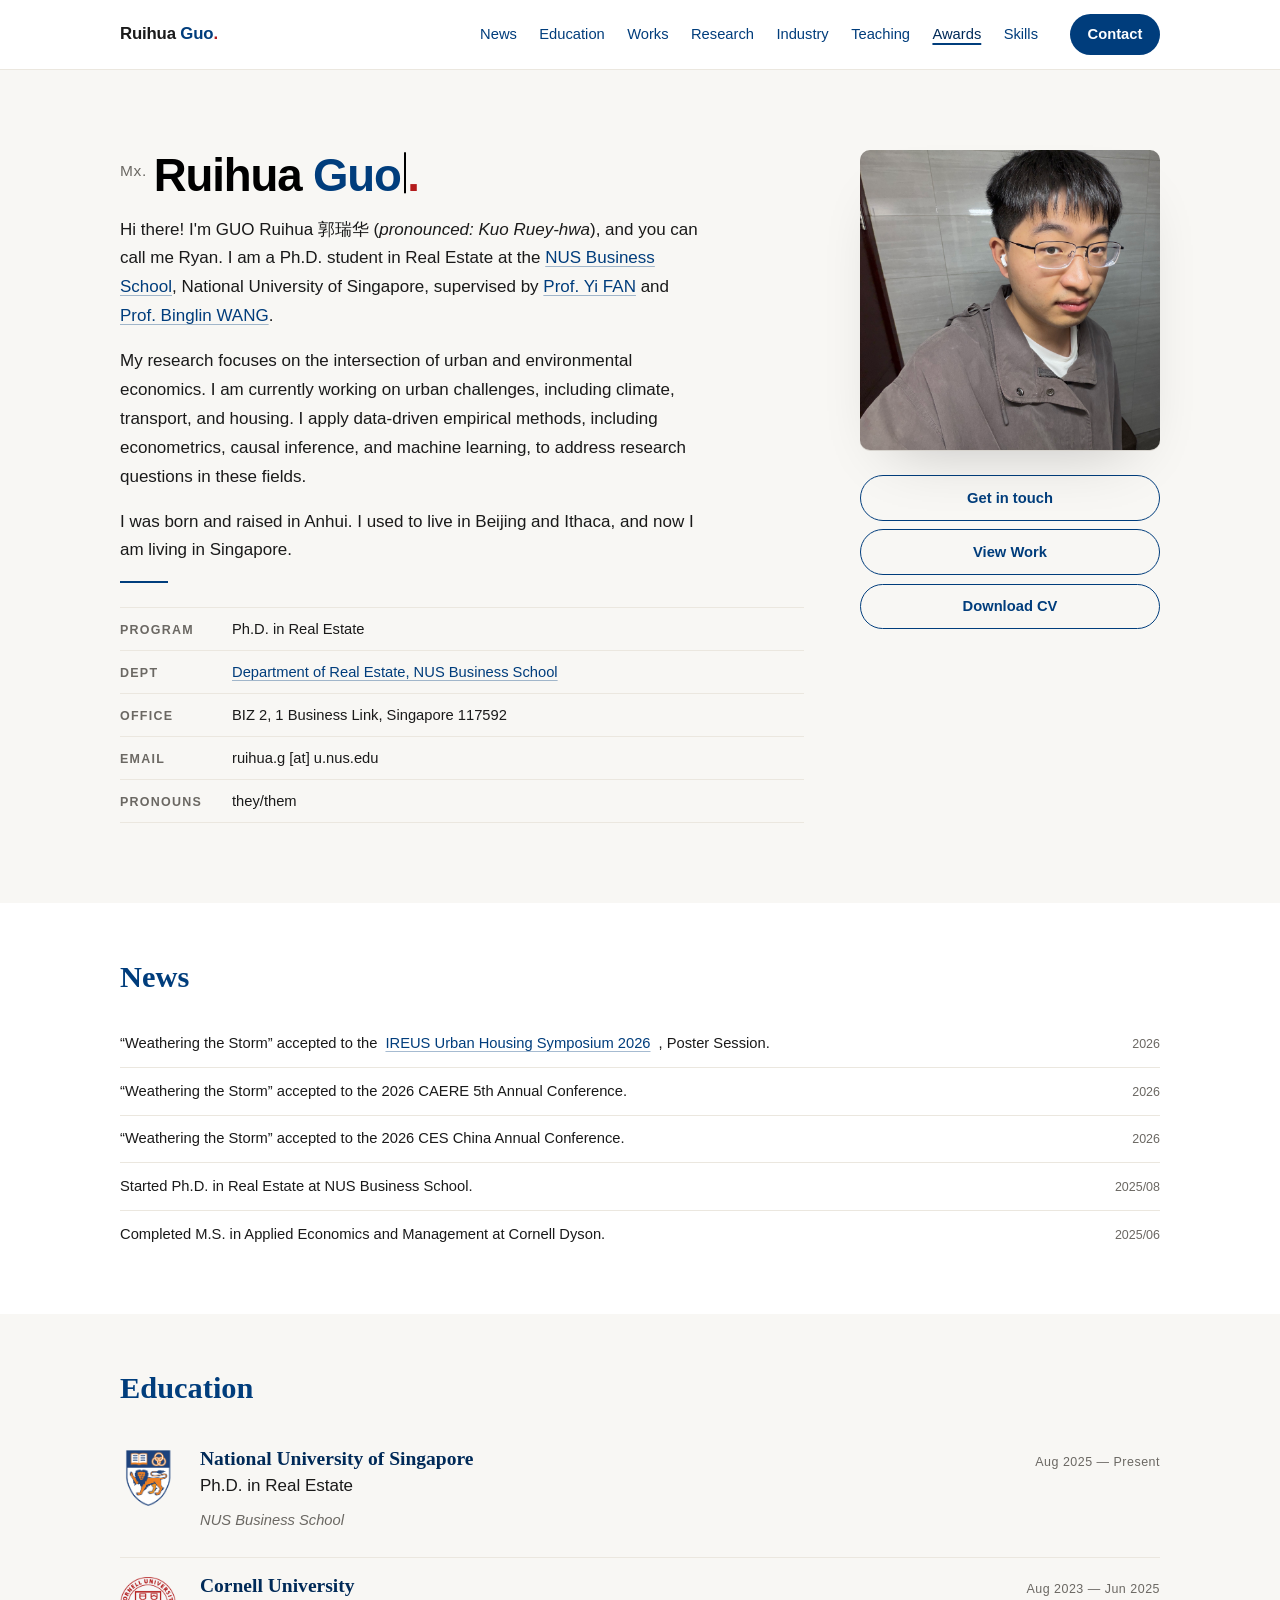
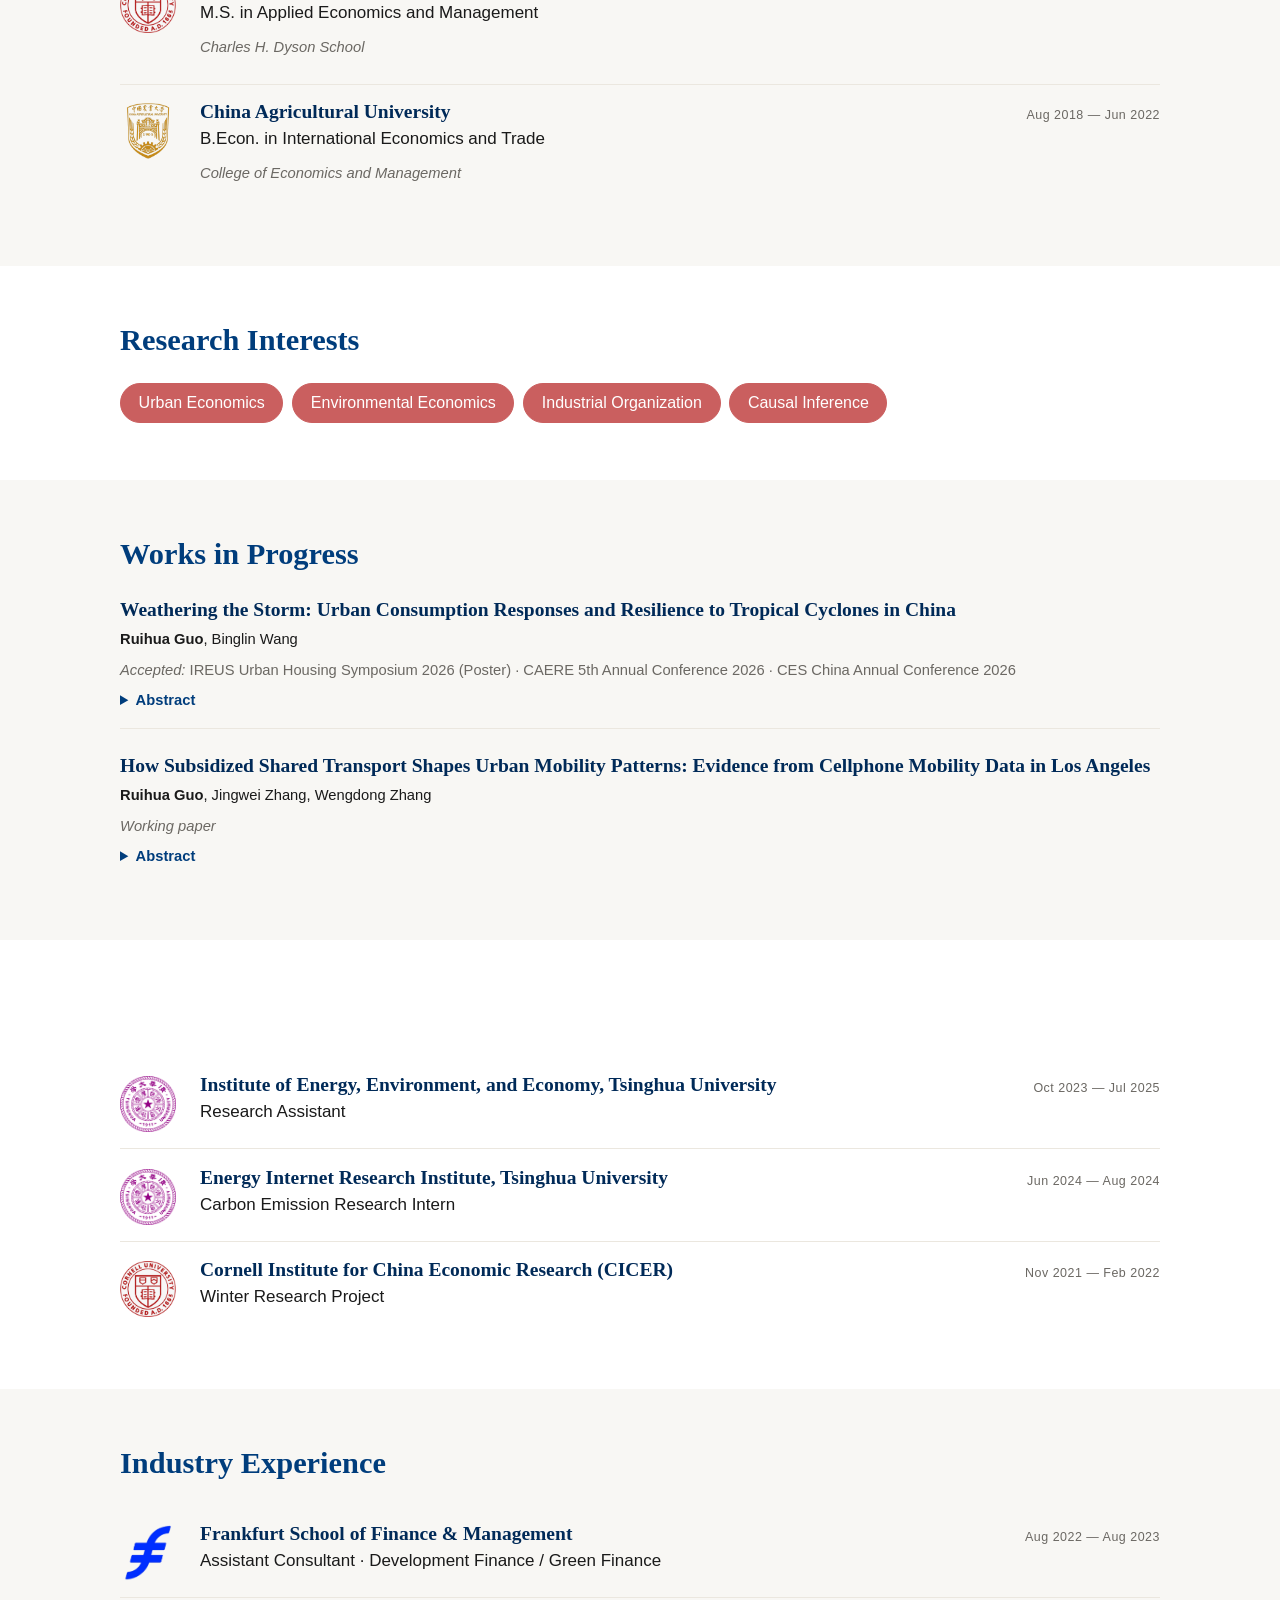
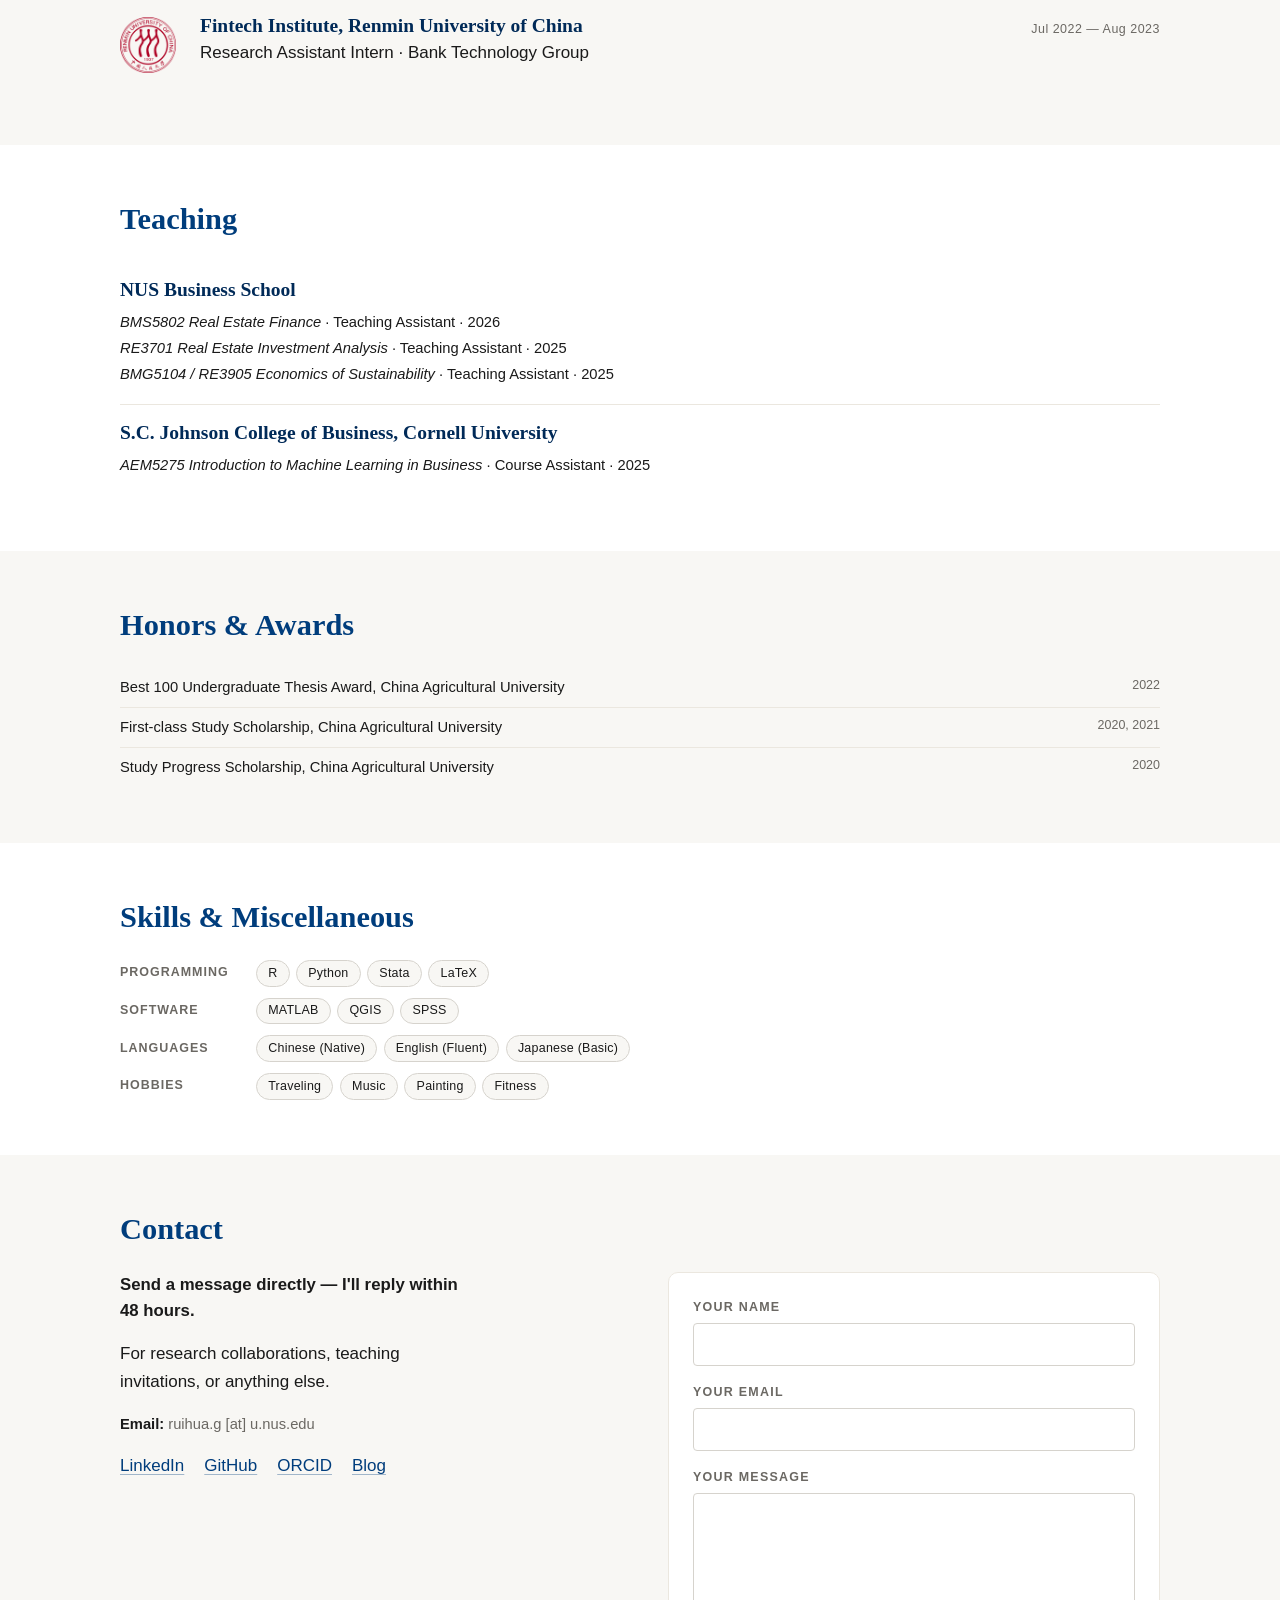
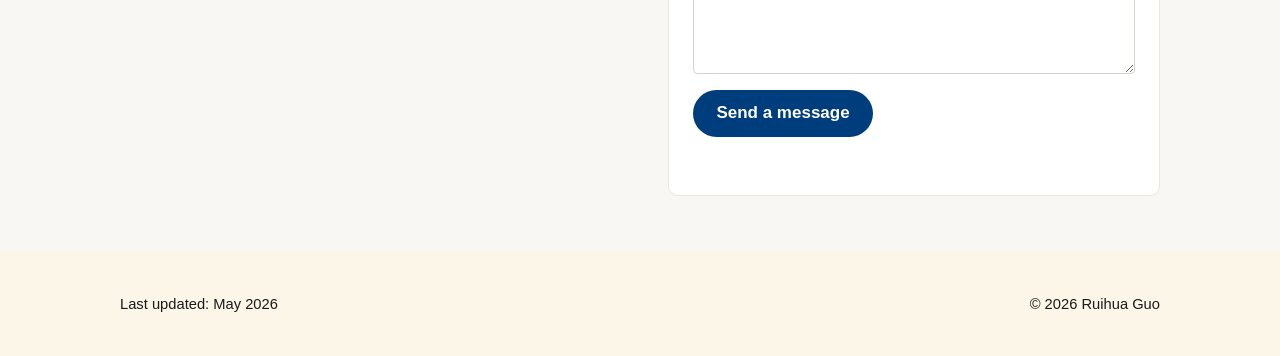
==== commit 4be8ad4d: "contact form goes direct via Web3Forms; Research Interests chips in Cornell red - Contact form: hidd" ====
--- a/index.html
+++ b/index.html
@@ -391,6 +391,13 @@
           </div>
 
           <form class="contact-form reveal" id="contact-form" novalidate>
+            <!-- Web3Forms wiring: access_key identifies this site's inbox; subject is
+                 personalised at submit time; botcheck is a hidden honeypot field that
+                 only spam bots ever tick. -->
+            <input type="hidden" name="access_key" value="f50b1919-8d61-4352-a1fb-2a4192469553">
+            <input type="hidden" name="subject" value="Website message">
+            <input type="hidden" name="from_name" value="ryanckoon.github.io contact form">
+            <input type="checkbox" name="botcheck" class="botcheck" tabindex="-1" autocomplete="off" aria-hidden="true">
             <label>
               <span class="form-label">Your name</span>
               <input type="text" name="name" autocomplete="name" required>
@@ -520,20 +527,23 @@
       });
     })();
 
-    // -- Contact form submit --
-    // Static-site fallback: encode the typed Name/Email/Message into a
-    // mailto: URL and open the visitor's email client. (Swap to a real
-    // form endpoint like Formspree later if a no-redirect path is needed.)
+    // -- Contact form submit (Web3Forms) --
+    // POSTs the typed Name/Email/Message to api.web3forms.com, which forwards
+    // the submission to ruihua.g@u.nus.edu. No page redirect, inline status.
+    // access_key + honeypot are in the form markup; subject is personalised
+    // here so the inbox subject line shows the sender's name.
     (function () {
       const form = document.getElementById('contact-form');
       if (!form) return;
       const status = form.querySelector('.form-status');
+      const button = form.querySelector('button[type="submit"]');
       const setStatus = (text, state) => {
         if (!status) return;
         status.textContent = text;
-        if (state) status.dataset.state = state; else status.removeAttribute('data-state');
+        if (state) status.dataset.state = state;
+        else status.removeAttribute('data-state');
       };
-      form.addEventListener('submit', (e) => {
+      form.addEventListener('submit', async (e) => {
         e.preventDefault();
         const data = new FormData(form);
         const name    = (data.get('name')    || '').toString().trim();
@@ -543,10 +553,27 @@
           setStatus('Please fill in your name, email, and message.', 'error');
           return;
         }
-        const subject = encodeURIComponent('Message from ' + name);
-        const body    = encodeURIComponent(message + '\n\n— ' + name + ' (' + email + ')');
-        window.location.href = 'mailto:ruihua.g@u.nus.edu?subject=' + subject + '&body=' + body;
-        setStatus("Opening your email client — I'll reply within 48 hours.", 'ok');
+        data.set('subject', 'Website message from ' + name);
+        setStatus('Sending…', null);
+        if (button) button.disabled = true;
+        try {
+          const resp = await fetch('https://api.web3forms.com/submit', {
+            method: 'POST',
+            body: data,
+          });
+          const json = await resp.json().catch(() => null);
+          if (resp.ok && json && json.success) {
+            setStatus("Thanks — your message is on its way. I'll reply within 48 hours.", 'ok');
+            form.reset();
+          } else {
+            const msg = (json && json.message) || 'Something went wrong sending the message.';
+            setStatus(msg + " You can also email me directly: ruihua.g@u.nus.edu", 'error');
+          }
+        } catch (err) {
+          setStatus("Couldn't reach the form server. Please email me directly: ruihua.g@u.nus.edu", 'error');
+        } finally {
+          if (button) button.disabled = false;
+        }
       });
     })();
 
--- a/stylesheet.css
+++ b/stylesheet.css
@@ -406,11 +406,15 @@
   gap: 0.55rem;
   margin-bottom: 0;
 }
-.interests-list .chip {
+/* Selector includes .section so it outranks .section--plain .chip / .section--warm .chip */
+.section .interests-list .chip {
   font-size: 1rem;
   padding: 0.5rem 1.1rem;
   letter-spacing: 0;
   font-weight: 500;
+  background: #CA5F5F;        /* Cornell red #B31B1B blended 70/30 with white */
+  color: #ffffff;
+  border-color: #CA5F5F;
 }
 
 /* --- News list --- */
@@ -725,6 +729,14 @@
   line-height: 1.55;
 }
 .contact-form .btn { align-self: flex-start; }
+/* Honeypot — visually hidden but reachable by bots that auto-fill every field */
+.contact-form .botcheck {
+  position: absolute;
+  left: -9999px;
+  width: 1px;
+  height: 1px;
+  opacity: 0;
+}
 .form-status {
   font-size: var(--text-small);
   color: var(--color-text-muted);
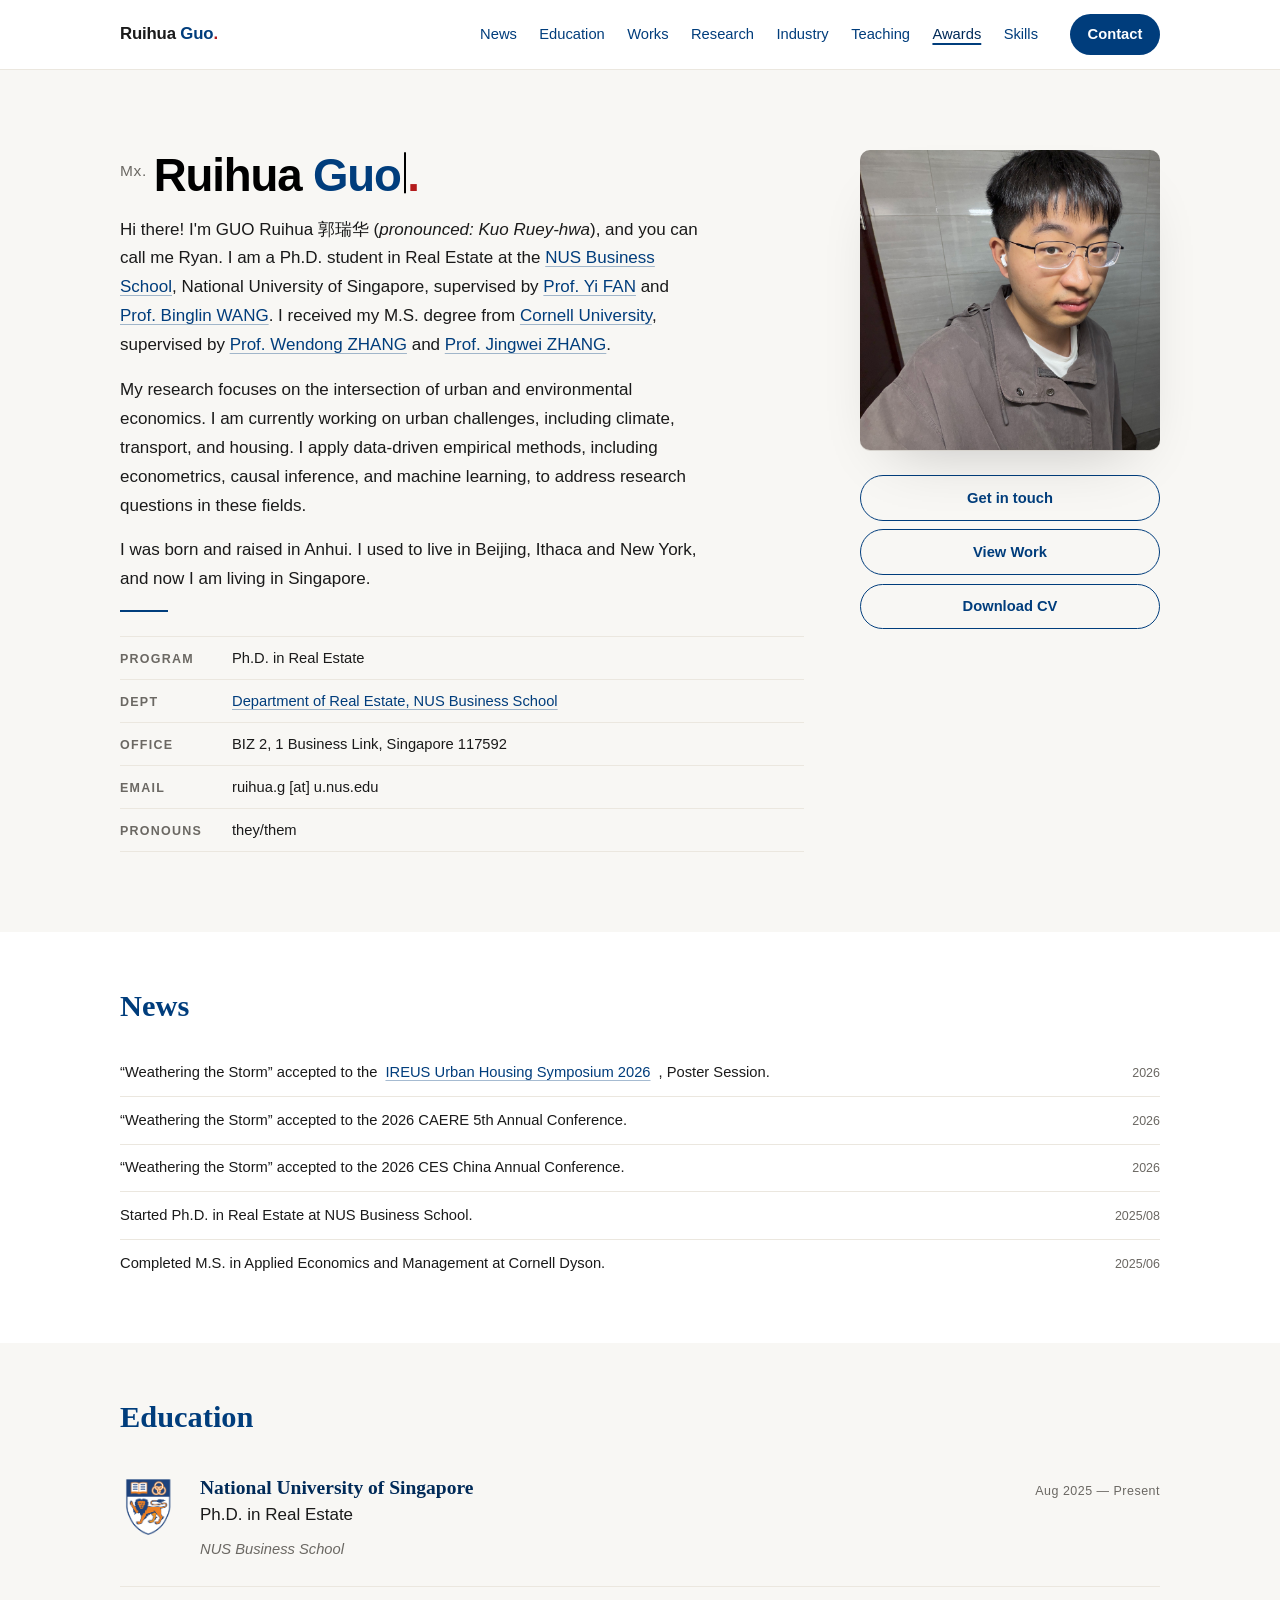
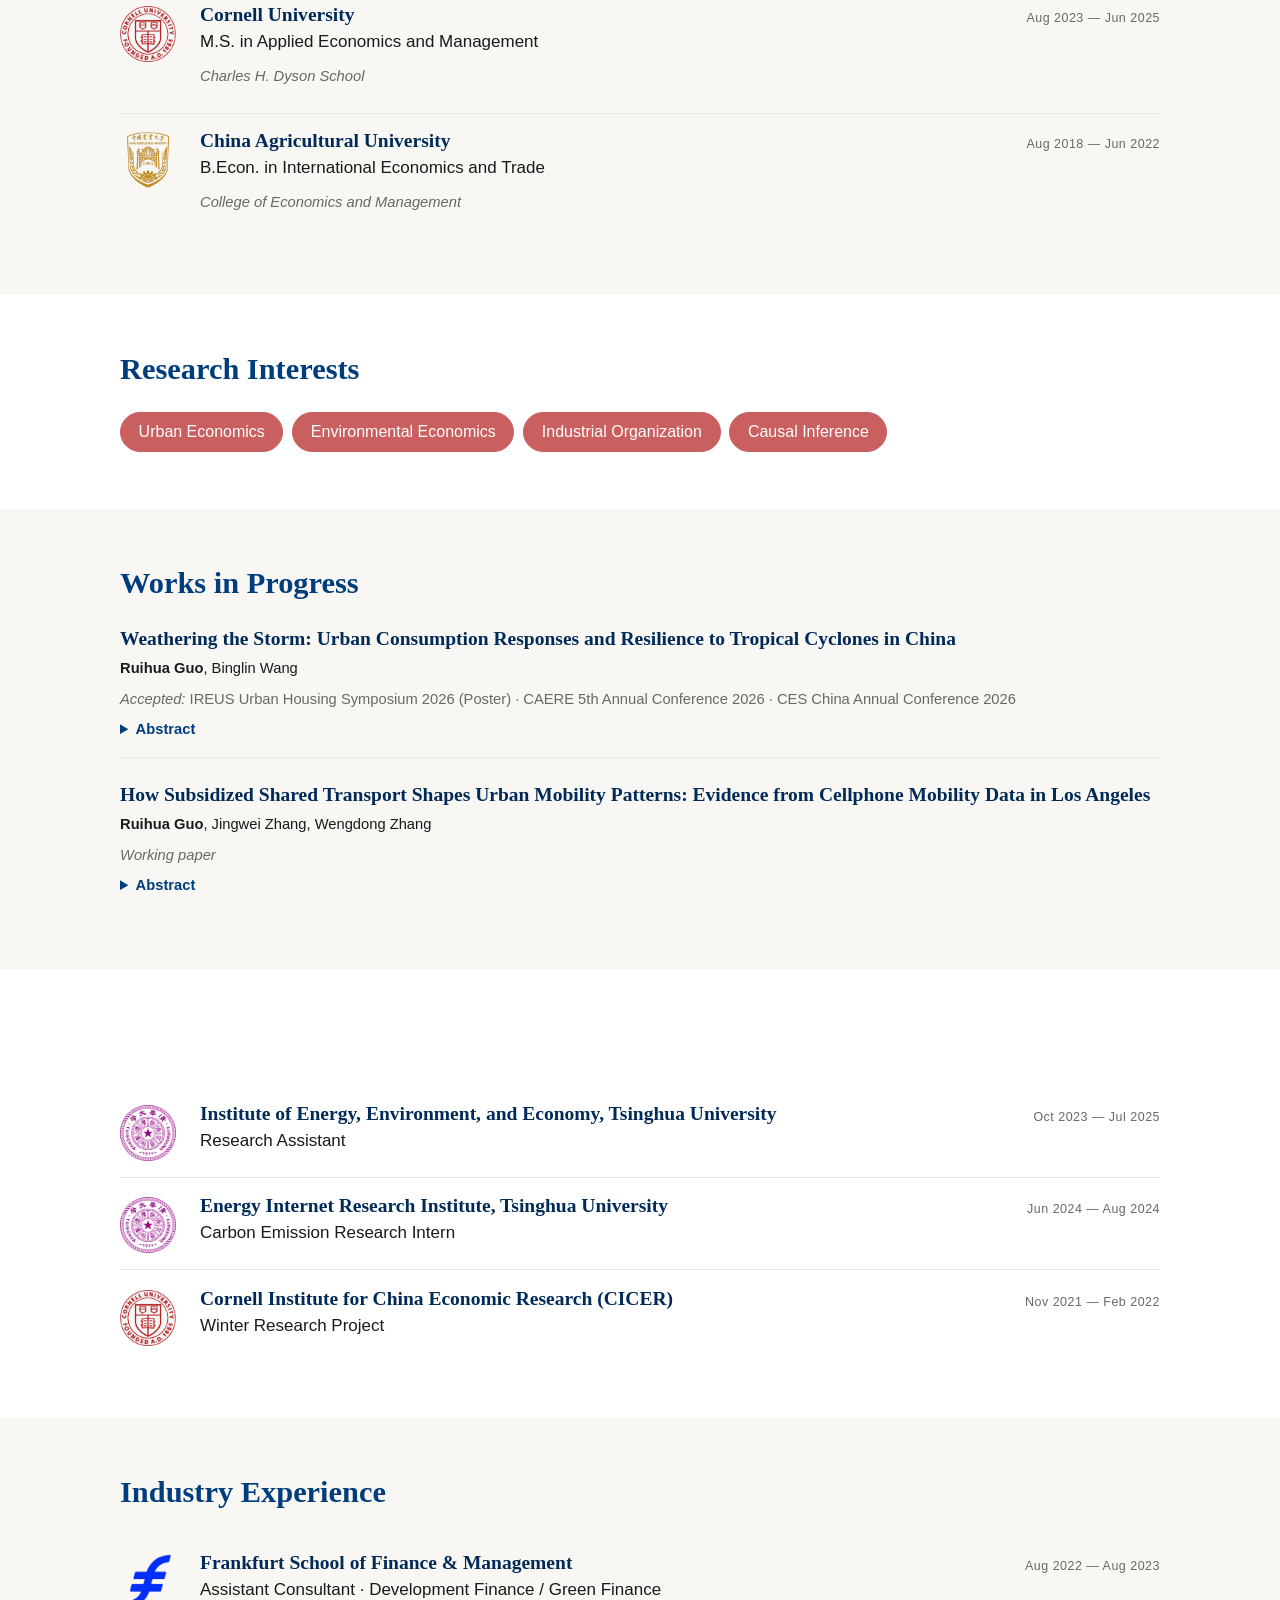
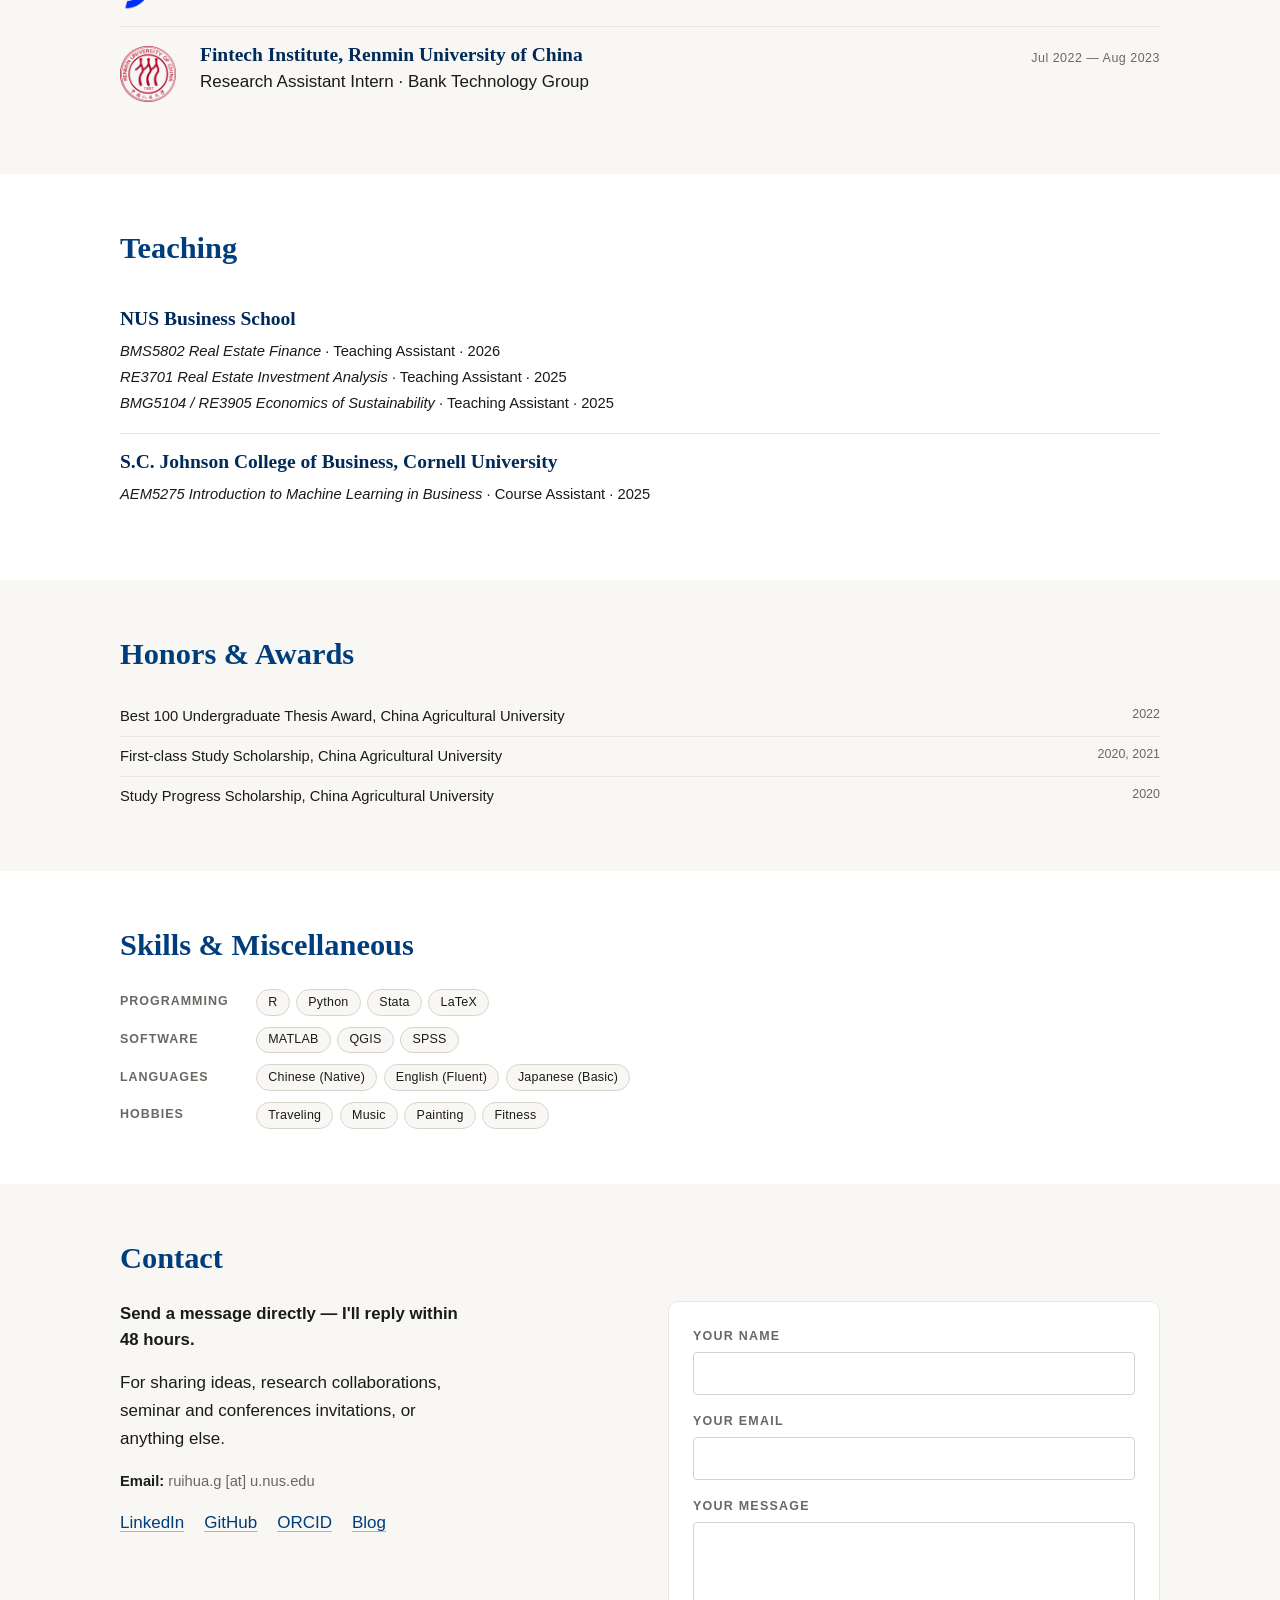
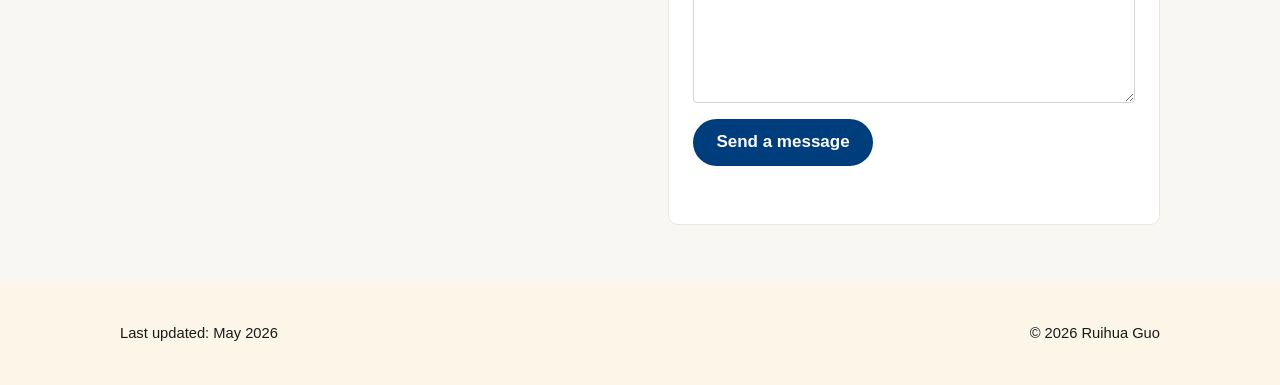
==== commit 87d8cbd7: "change of bio and contact description" ====
--- a/index.html
+++ b/index.html
@@ -92,7 +92,7 @@
           <h1 class="name" aria-label="Mx. Ruihua Guo"><span class="name-prefix" aria-hidden="true">Mx.</span><span class="name-typed" data-text="Ruihua Guo">Ruihua Guo</span><span class="name-caret" aria-hidden="true"></span><span class="mark">.</span></h1>
 
           <p class="bio">
-            Hi there! I'm GUO Ruihua 郭瑞华 (<em>pronounced: Kuo Ruey-hwa</em>), and you can call me Ryan. I am a Ph.D. student in Real Estate at the <a href="https://bschool.nus.edu.sg/">NUS Business School</a>, National University of Singapore, supervised by <a href="https://discovery.nus.edu.sg/6283-yi-fan">Prof. Yi FAN</a> and <a href="https://discovery.nus.edu.sg/27191-binglin-wang">Prof. Binglin WANG</a>.
+            Hi there! I'm GUO Ruihua 郭瑞华 (<em>pronounced: Kuo Ruey-hwa</em>), and you can call me Ryan. I am a Ph.D. student in Real Estate at the <a href="https://bschool.nus.edu.sg/">NUS Business School</a>, National University of Singapore, supervised by <a href="https://discovery.nus.edu.sg/6283-yi-fan">Prof. Yi FAN</a> and <a href="https://discovery.nus.edu.sg/27191-binglin-wang">Prof. Binglin WANG</a>. I received my M.S. degree from <a href="https://www.cornell.edu/">Cornell University</a>, supervised by <a href="https://business.cornell.edu/faculty-research/faculty/wz384/">Prof. Wendong ZHANG</a> and <a href="https://www.jingwei-zhang.com/">Prof. Jingwei ZHANG</a>.
           </p>
 
           <p class="bio">
@@ -100,7 +100,7 @@
           </p>
 
           <p class="bio">
-            I was born and raised in Anhui. I used to live in Beijing and Ithaca, and now I am living in Singapore.
+            I was born and raised in Anhui. I used to live in Beijing, Ithaca and New York, and now I am living in Singapore.
           </p>
 
           <hr class="hero-rule" aria-hidden="true">
@@ -380,7 +380,7 @@
         <div class="contact-grid">
           <div class="contact-left reveal">
             <p class="contact-intro">Send a message directly &mdash; I'll reply within 48 hours.</p>
-            <p class="contact-sub">For research collaborations, teaching invitations, or anything else.</p>
+            <p class="contact-sub">For sharing ideas, research collaborations, seminar and conferences invitations, or anything else.</p>
             <p class="contact-note"><strong>Email:</strong> ruihua.g [at] u.nus.edu</p>
             <nav class="contact-social" aria-label="Other profiles">
               <a href="https://www.linkedin.com/in/ruihua-guo-6a8286272/">LinkedIn</a>
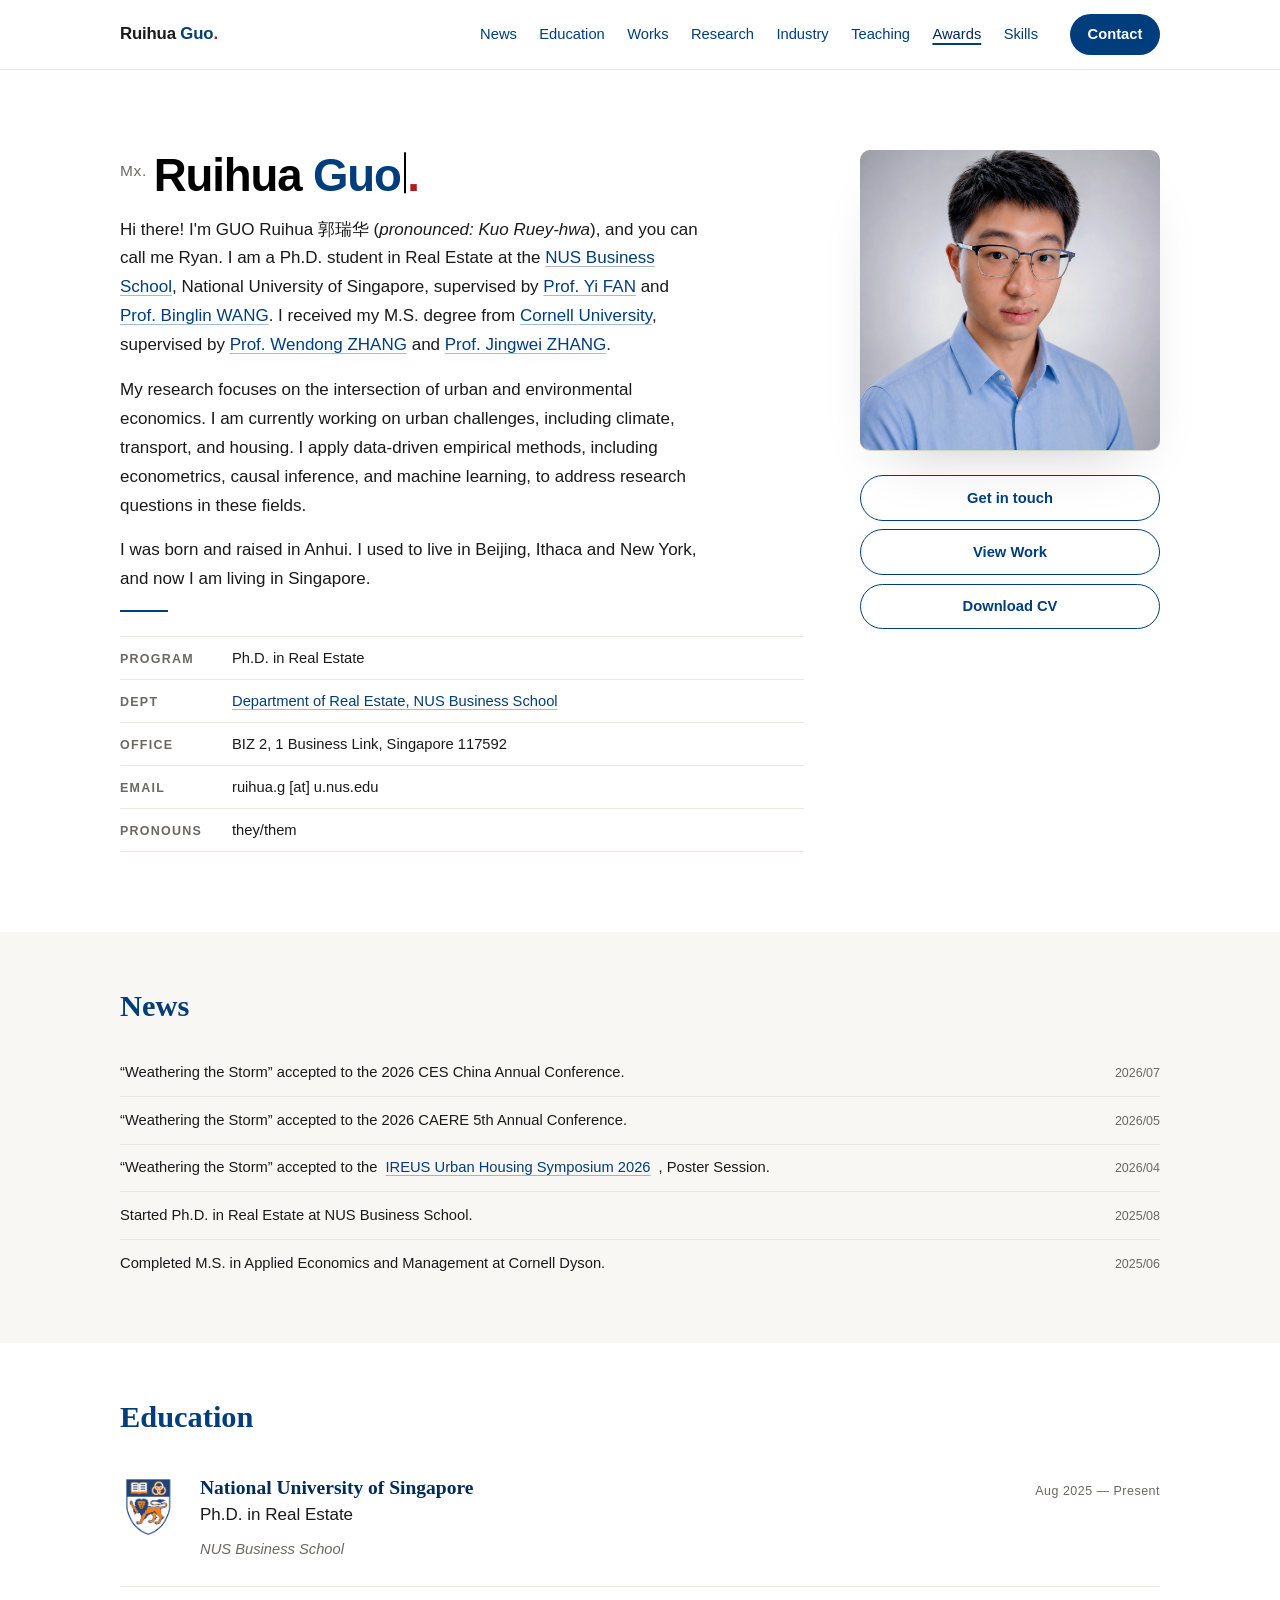
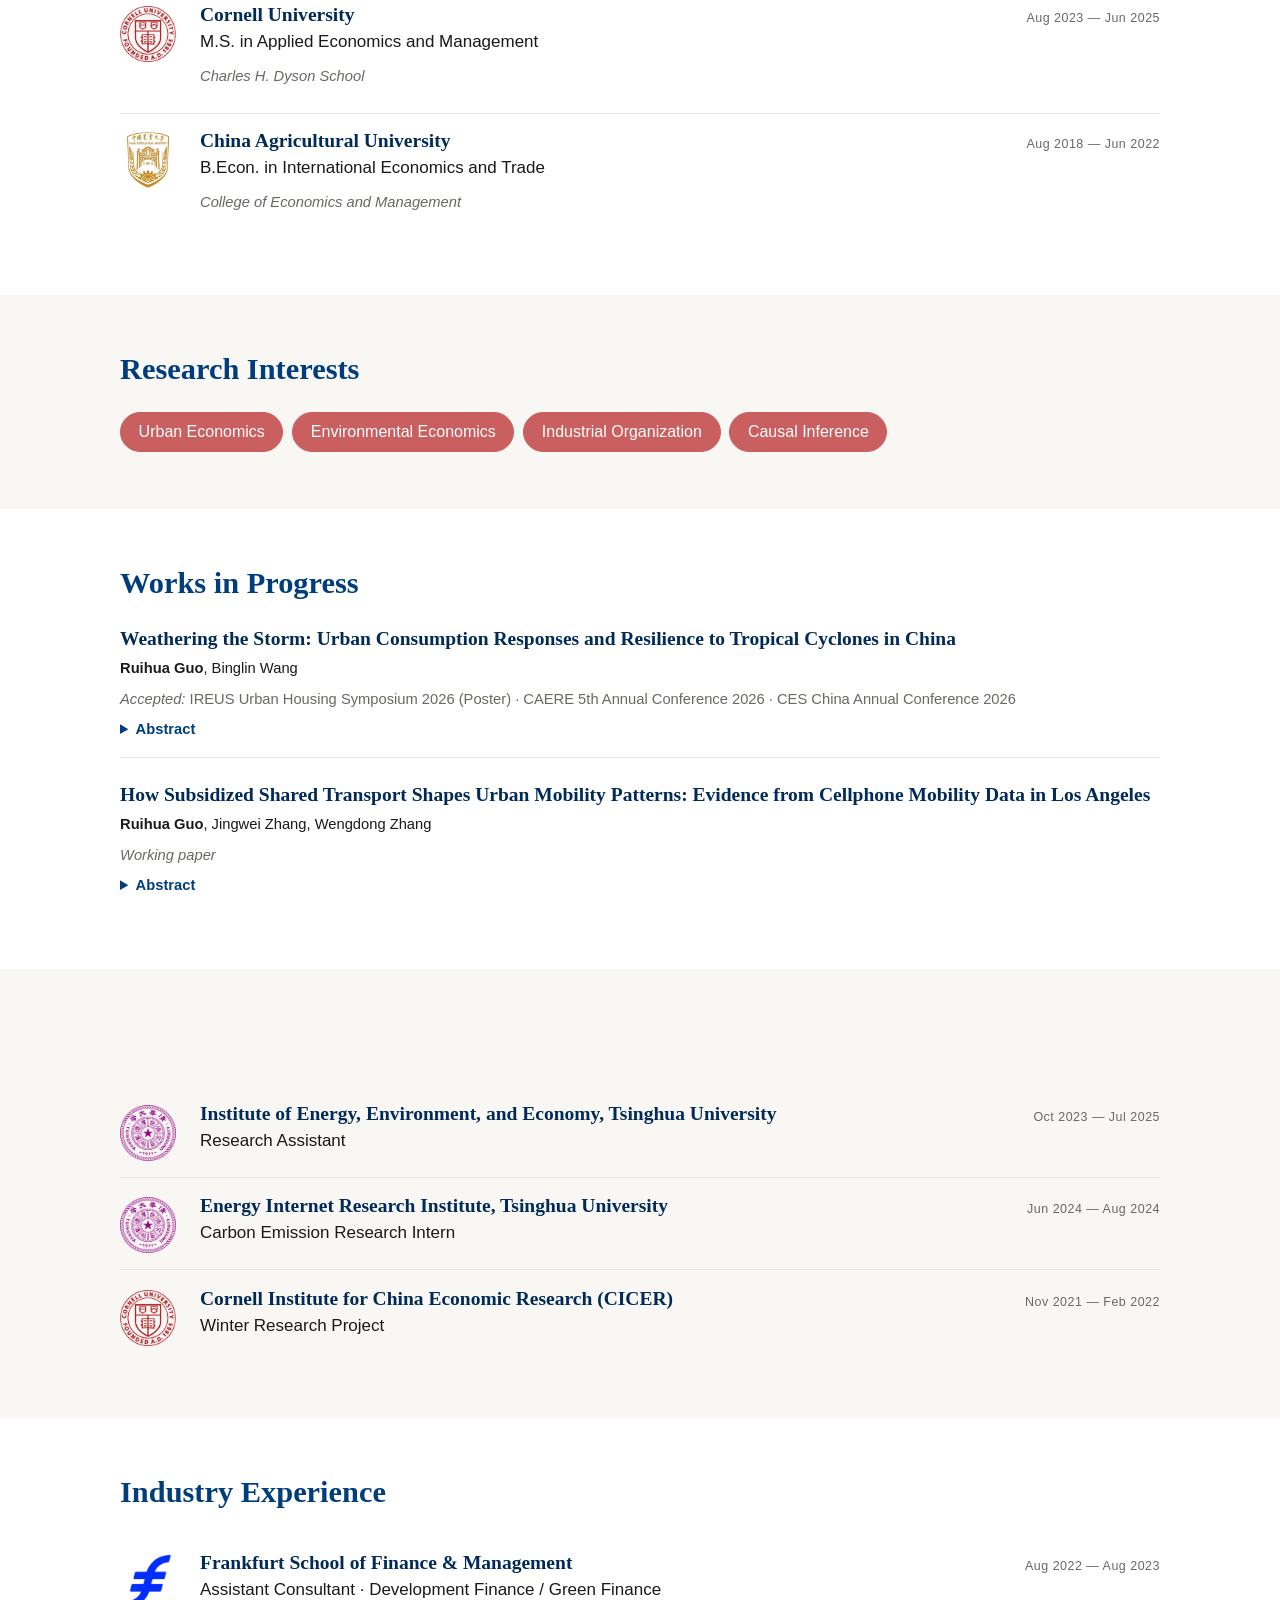
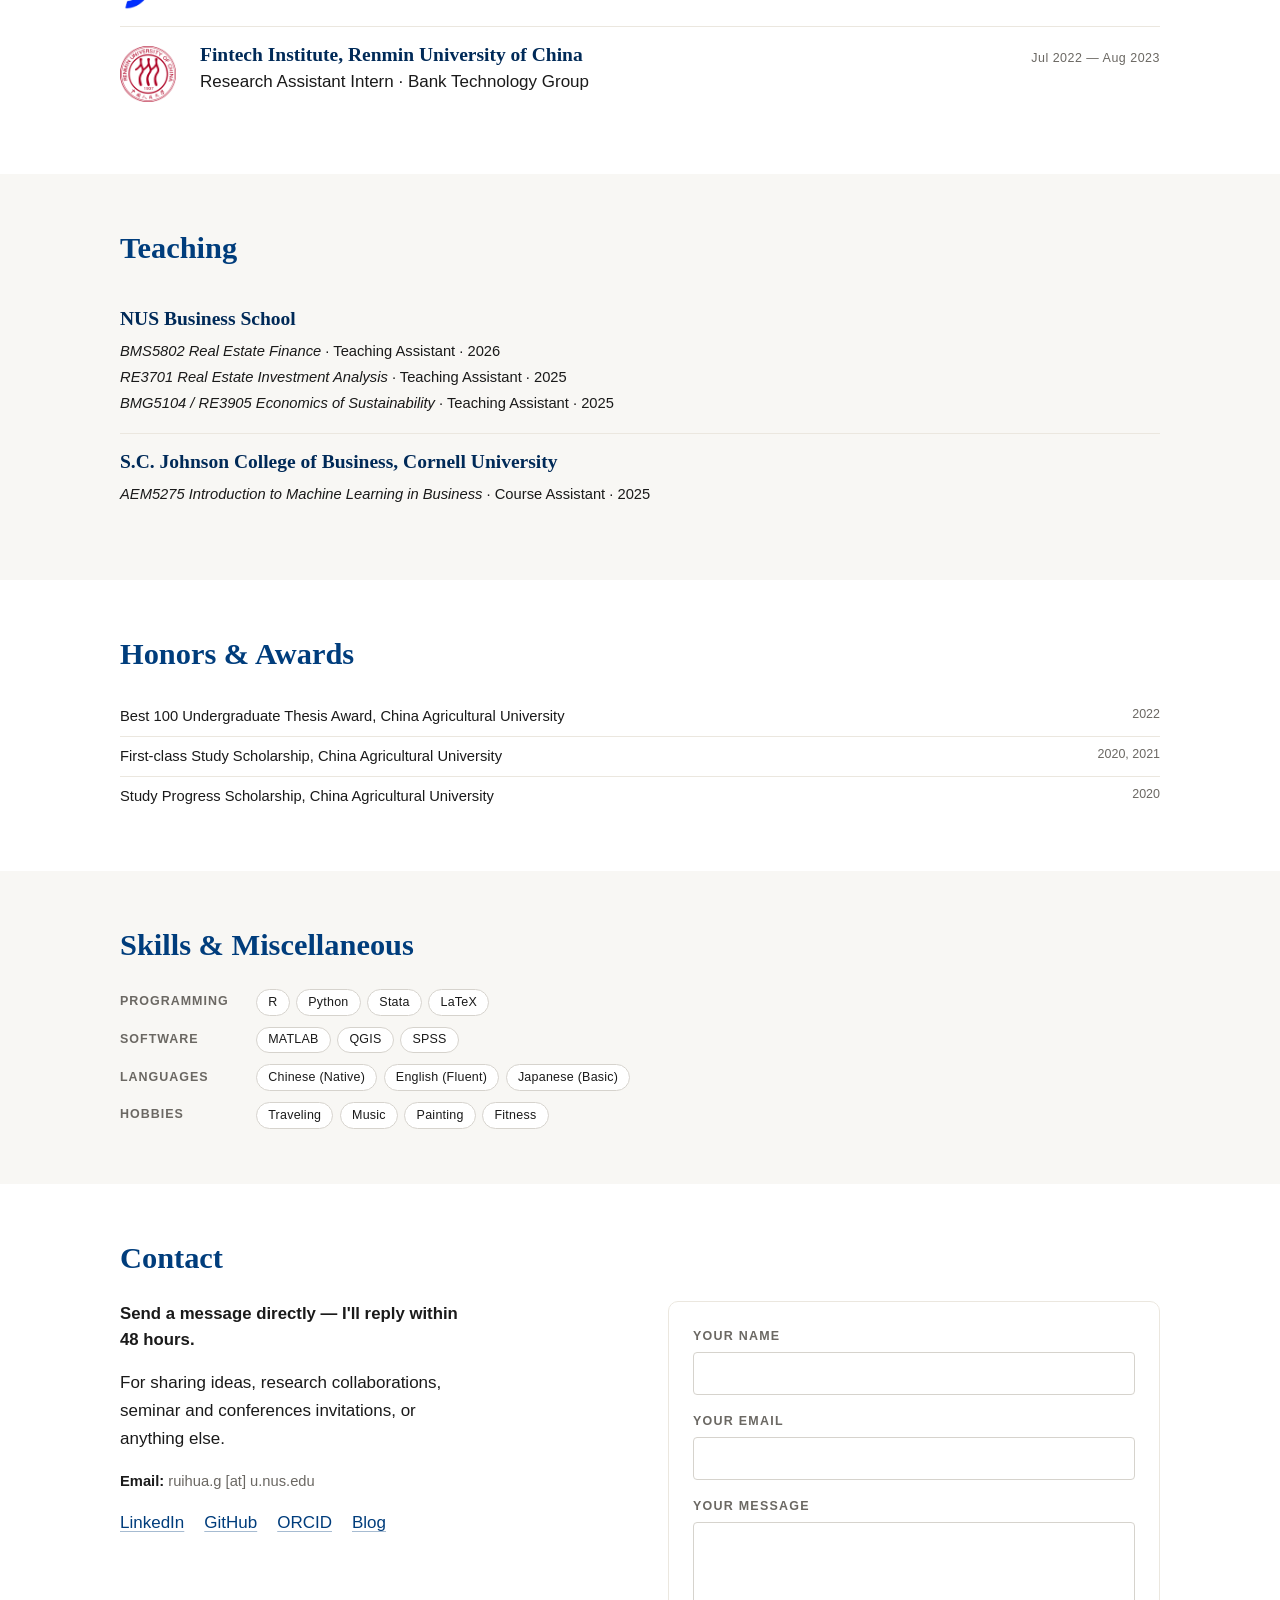
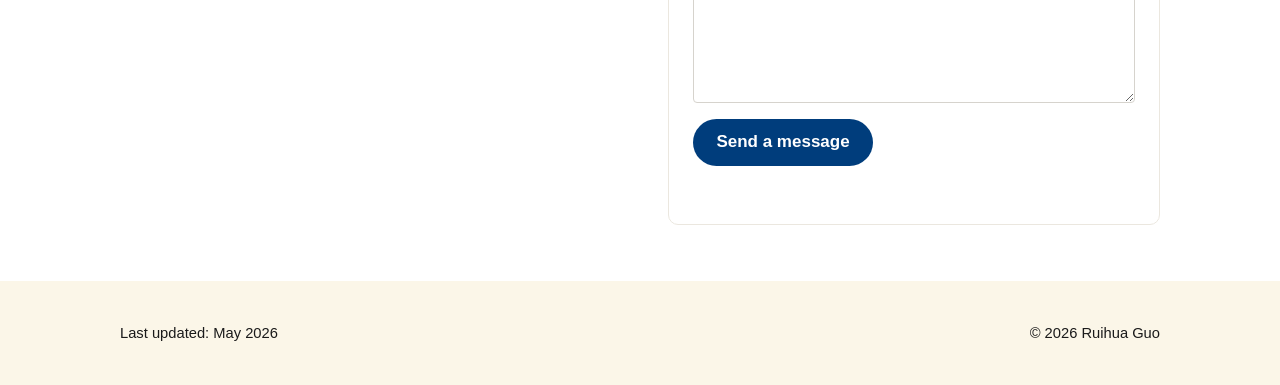
==== commit 45a0ae2c: "feat: new single profile photo, flip background stripes, reorder news - profile: replace 6-photo rot" ====
--- a/index.html
+++ b/index.html
@@ -127,13 +127,13 @@
     </header>
 
     <!-- ============ NEWS ============ -->
-    <section class="section section--plain" id="news" aria-labelledby="news-title">
+    <section class="section section--warm" id="news" aria-labelledby="news-title">
       <div class="section-inner">
         <h2 class="section-title reveal" id="news-title">News</h2>
         <ul class="news-list">
-          <li class="reveal">“Weathering the Storm” accepted to the <a href="https://ireus.nus.edu.sg/ireus-urban-housing-symposium-2026/">IREUS Urban Housing Symposium 2026</a>, Poster Session. <time datetime="2026-04">2026</time></li>
-          <li class="reveal">“Weathering the Storm” accepted to the 2026 CAERE 5th Annual Conference. <time datetime="2026">2026</time></li>
-          <li class="reveal">“Weathering the Storm” accepted to the 2026 CES China Annual Conference. <time datetime="2026">2026</time></li>
+          <li class="reveal">“Weathering the Storm” accepted to the 2026 CES China Annual Conference. <time datetime="2026-07">2026/07</time></li>
+          <li class="reveal">“Weathering the Storm” accepted to the 2026 CAERE 5th Annual Conference. <time datetime="2026-05">2026/05</time></li>
+          <li class="reveal">“Weathering the Storm” accepted to the <a href="https://ireus.nus.edu.sg/ireus-urban-housing-symposium-2026/">IREUS Urban Housing Symposium 2026</a>, Poster Session. <time datetime="2026-04">2026/04</time></li>
           <li class="reveal">Started Ph.D. in Real Estate at NUS Business School. <time datetime="2025-08">2025/08</time></li>
           <li class="reveal">Completed M.S. in Applied Economics and Management at Cornell Dyson. <time datetime="2025-06">2025/06</time></li>
         </ul>
@@ -141,7 +141,7 @@
     </section>
 
     <!-- ============ EDUCATION ============ -->
-    <section class="section section--warm" id="education" aria-labelledby="edu-title">
+    <section class="section section--plain" id="education" aria-labelledby="edu-title">
       <div class="section-inner">
         <h2 class="section-title reveal" id="edu-title">Education</h2>
         <div class="timeline">
@@ -181,7 +181,7 @@
     </section>
 
     <!-- ============ RESEARCH INTERESTS ============ -->
-    <section class="section section--plain" id="interests" aria-labelledby="interests-title">
+    <section class="section section--warm" id="interests" aria-labelledby="interests-title">
       <div class="section-inner">
         <h2 class="section-title reveal" id="interests-title">Research Interests</h2>
         <div class="interests-list reveal">
@@ -194,7 +194,7 @@
     </section>
 
     <!-- ============ WORKS IN PROGRESS ============ -->
-    <section class="section section--warm" id="works" aria-labelledby="works-title">
+    <section class="section section--plain" id="works" aria-labelledby="works-title">
       <div class="section-inner">
         <h2 class="section-title reveal" id="works-title">Works in Progress</h2>
 
@@ -234,7 +234,7 @@
     </section>
 
     <!-- ============ RESEARCH EXPERIENCE ============ -->
-    <section class="section section--plain" id="research" aria-labelledby="research-title">
+    <section class="section section--warm" id="research" aria-labelledby="research-title">
       <div class="section-inner">
         <h2 class="section-title reveal" id="research-title">Research Experience</h2>
         <div class="timeline">
@@ -271,7 +271,7 @@
     </section>
 
     <!-- ============ INDUSTRY EXPERIENCE ============ -->
-    <section class="section section--warm" id="industry" aria-labelledby="industry-title">
+    <section class="section section--plain" id="industry" aria-labelledby="industry-title">
       <div class="section-inner">
         <h2 class="section-title reveal" id="industry-title">Industry Experience</h2>
         <div class="timeline">
@@ -299,7 +299,7 @@
     </section>
 
     <!-- ============ TEACHING ============ -->
-    <section class="section section--plain" id="teaching" aria-labelledby="teaching-title">
+    <section class="section section--warm" id="teaching" aria-labelledby="teaching-title">
       <div class="section-inner">
         <h2 class="section-title reveal" id="teaching-title">Teaching</h2>
 
@@ -322,7 +322,7 @@
     </section>
 
     <!-- ============ AWARDS ============ -->
-    <section class="section section--warm" id="awards" aria-labelledby="awards-title">
+    <section class="section section--plain" id="awards" aria-labelledby="awards-title">
       <div class="section-inner">
         <h2 class="section-title reveal" id="awards-title">Honors &amp; Awards</h2>
         <ul class="compact-list">
@@ -334,7 +334,7 @@
     </section>
 
     <!-- ============ SKILLS ============ -->
-    <section class="section section--plain" id="skills" aria-labelledby="skills-title">
+    <section class="section section--warm" id="skills" aria-labelledby="skills-title">
       <div class="section-inner">
         <h2 class="section-title reveal" id="skills-title">Skills &amp; Miscellaneous</h2>
         <dl class="kv-list reveal">
@@ -434,11 +434,6 @@
     (function () {
       const profileImages = [
         'images/profile/profile.jpg',
-        'images/profile/profile2.jpg',
-        'images/profile/profile3.jpg',
-        'images/profile/profile4.jpg',
-        'images/profile/profile5.jpg',
-        'images/profile/profile6.jpg',
       ];
       const key = 'rg.lastProfileIdx';
       const last = parseInt(localStorage.getItem(key), 10);
--- a/stylesheet.css
+++ b/stylesheet.css
@@ -256,7 +256,7 @@
 
 /* --- Hero (two-column, photo on the right, larger) --- */
 .hero {
-  background: var(--color-bg-warm);
+  background: var(--color-bg-plain);
   padding-top: var(--space-3xl);
   padding-bottom: var(--space-3xl);
 }
@@ -287,7 +287,6 @@
   aspect-ratio: 1;
   object-fit: cover;
   border-radius: var(--radius-md);
-  filter: grayscale(8%);
   background: var(--color-border-strong);
   box-shadow: 0 1px 0 var(--color-border-strong),
               0 28px 60px -32px rgba(0, 0, 0, 0.24);
@@ -645,7 +644,7 @@
 .section--plain .chip { background: var(--color-bg-warm); }
 
 /* --- Contact (two-column form, v1.8.1) --- */
-.contact { background: var(--color-bg-warm); }
+.contact { background: var(--color-bg-plain); }
 
 .contact-grid {
   display: grid;
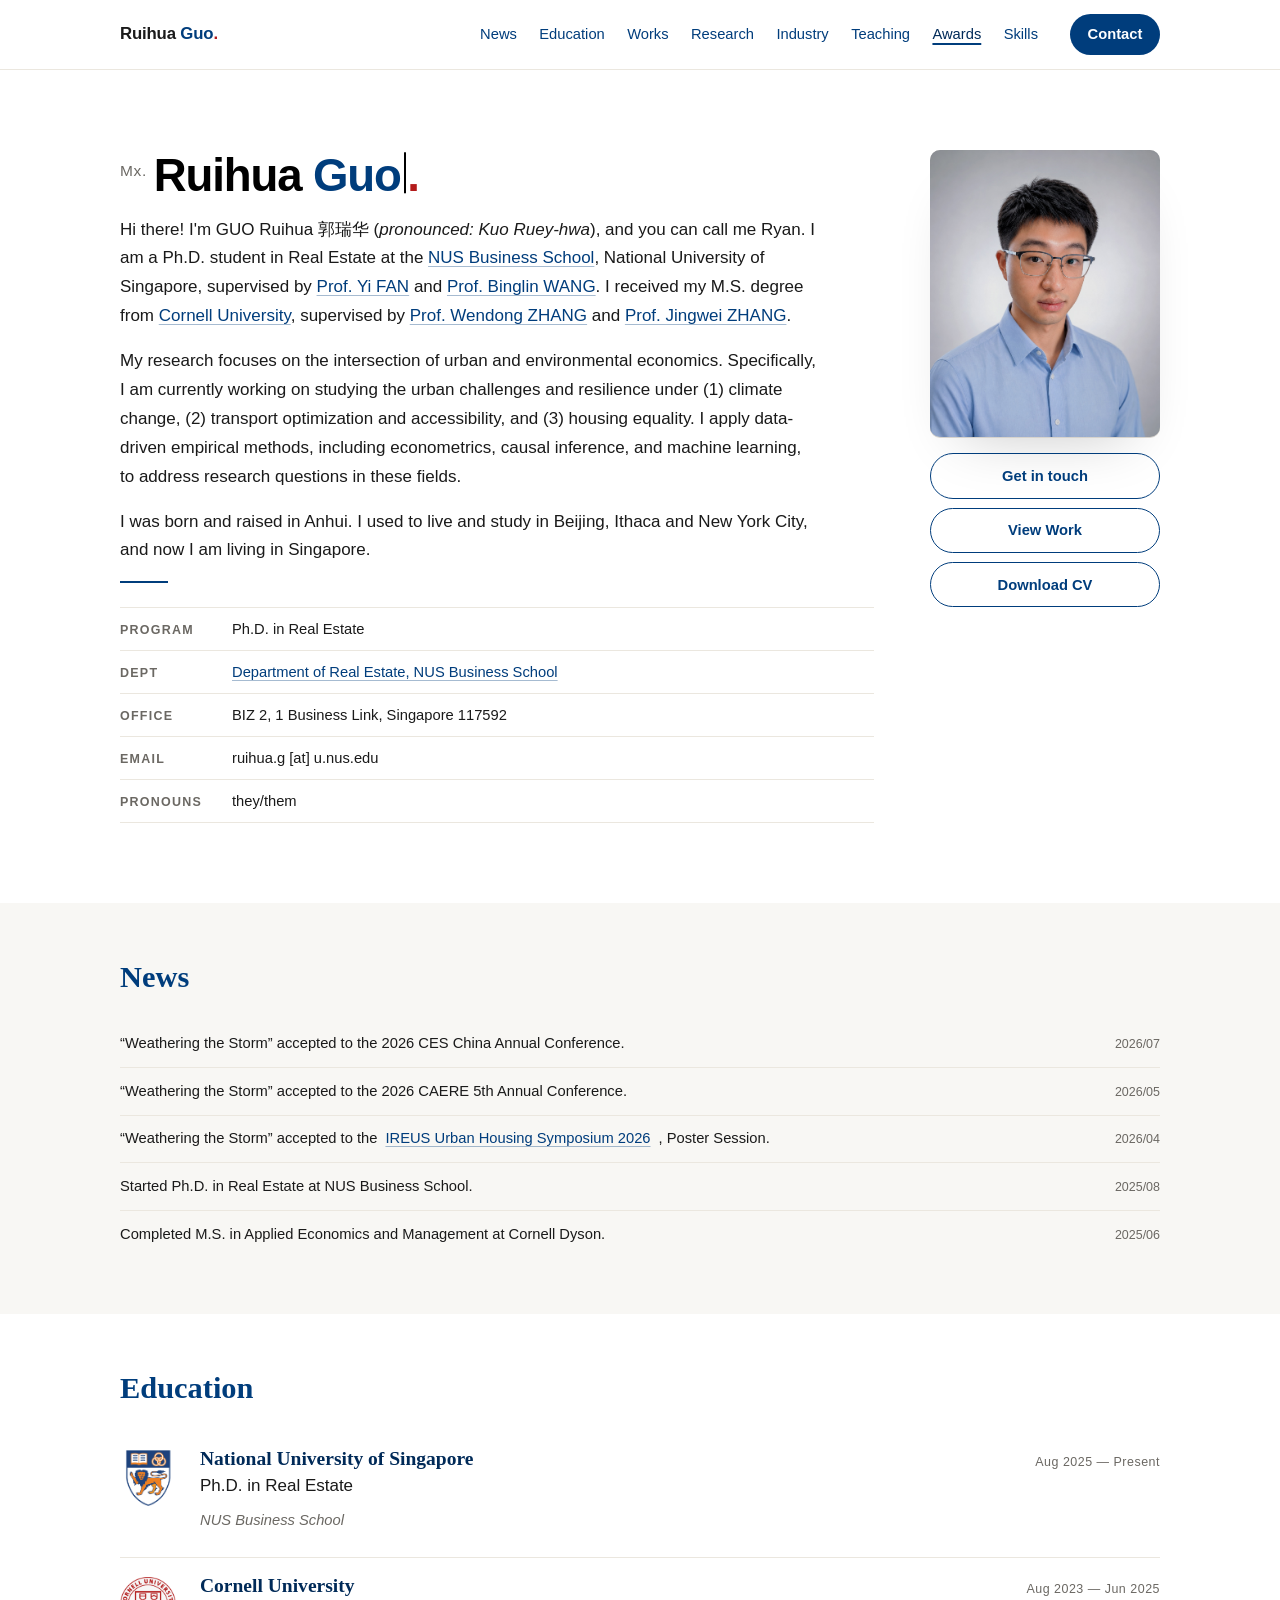
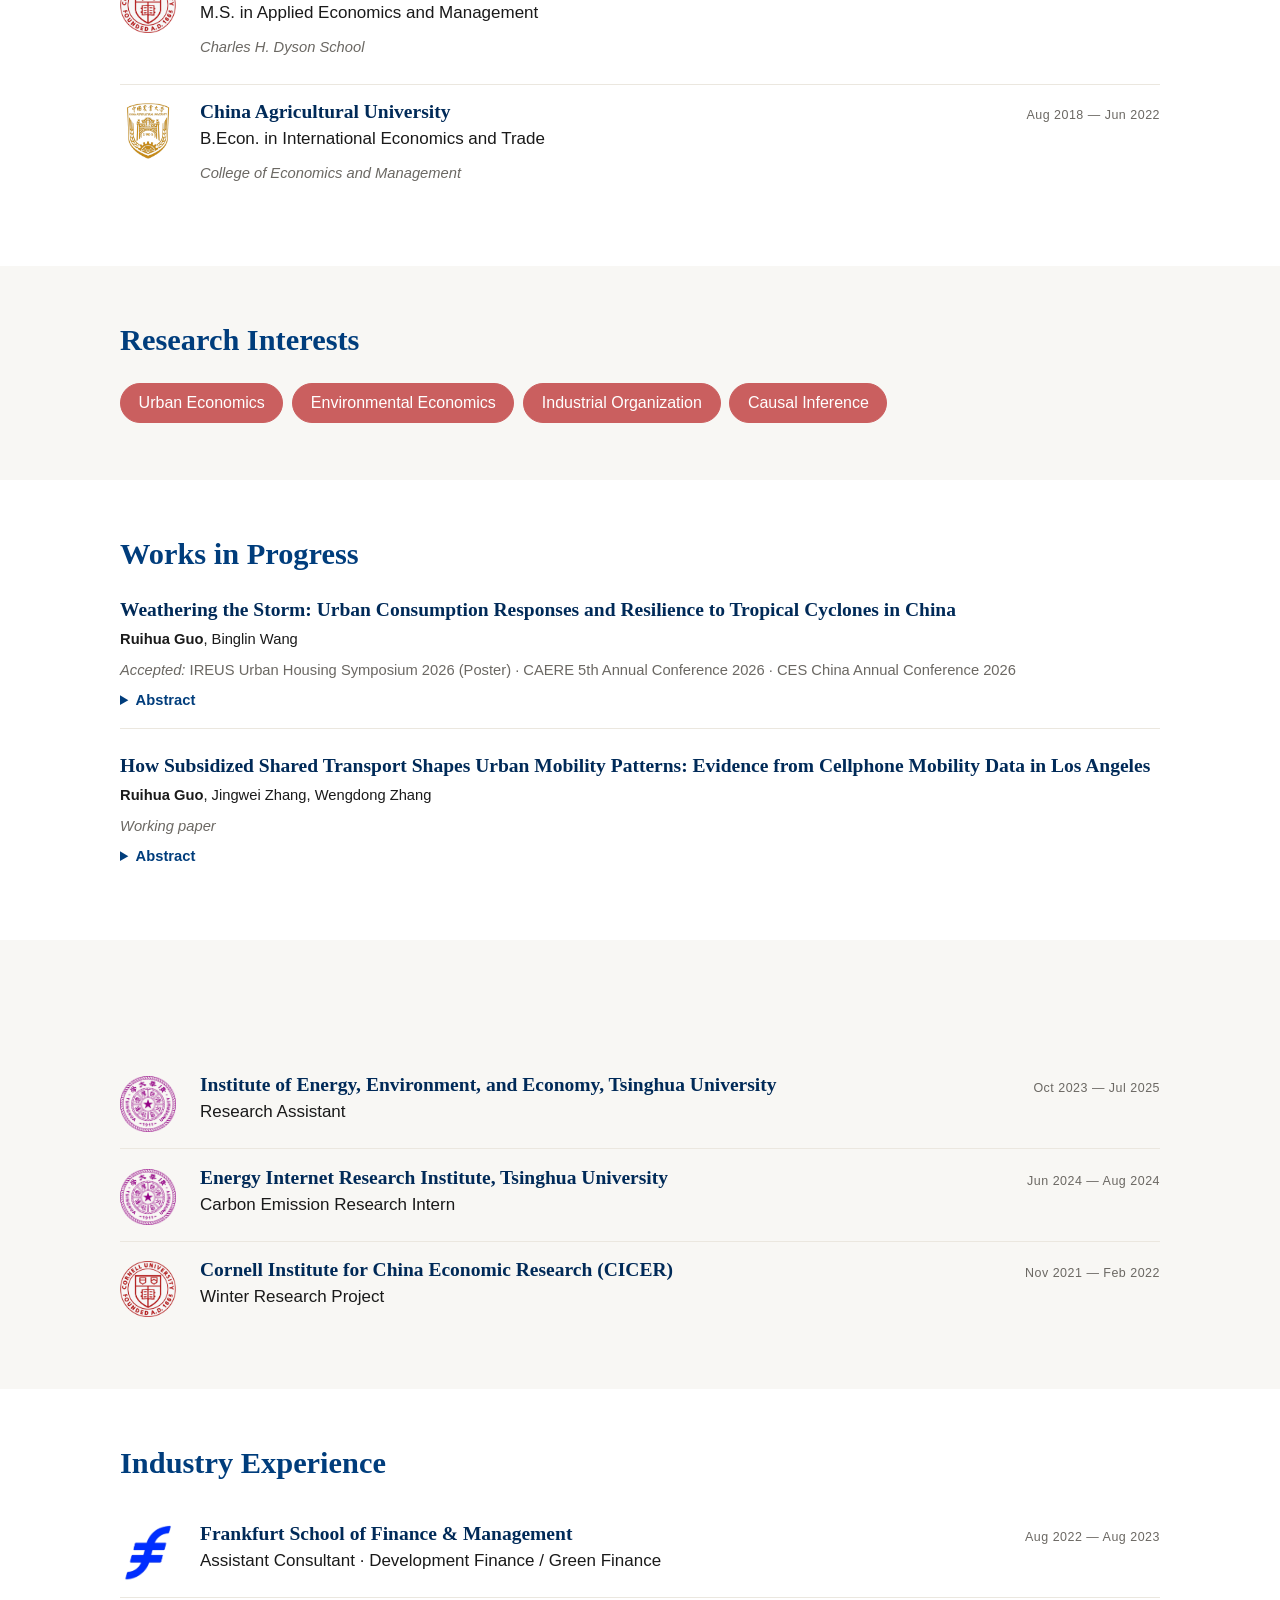
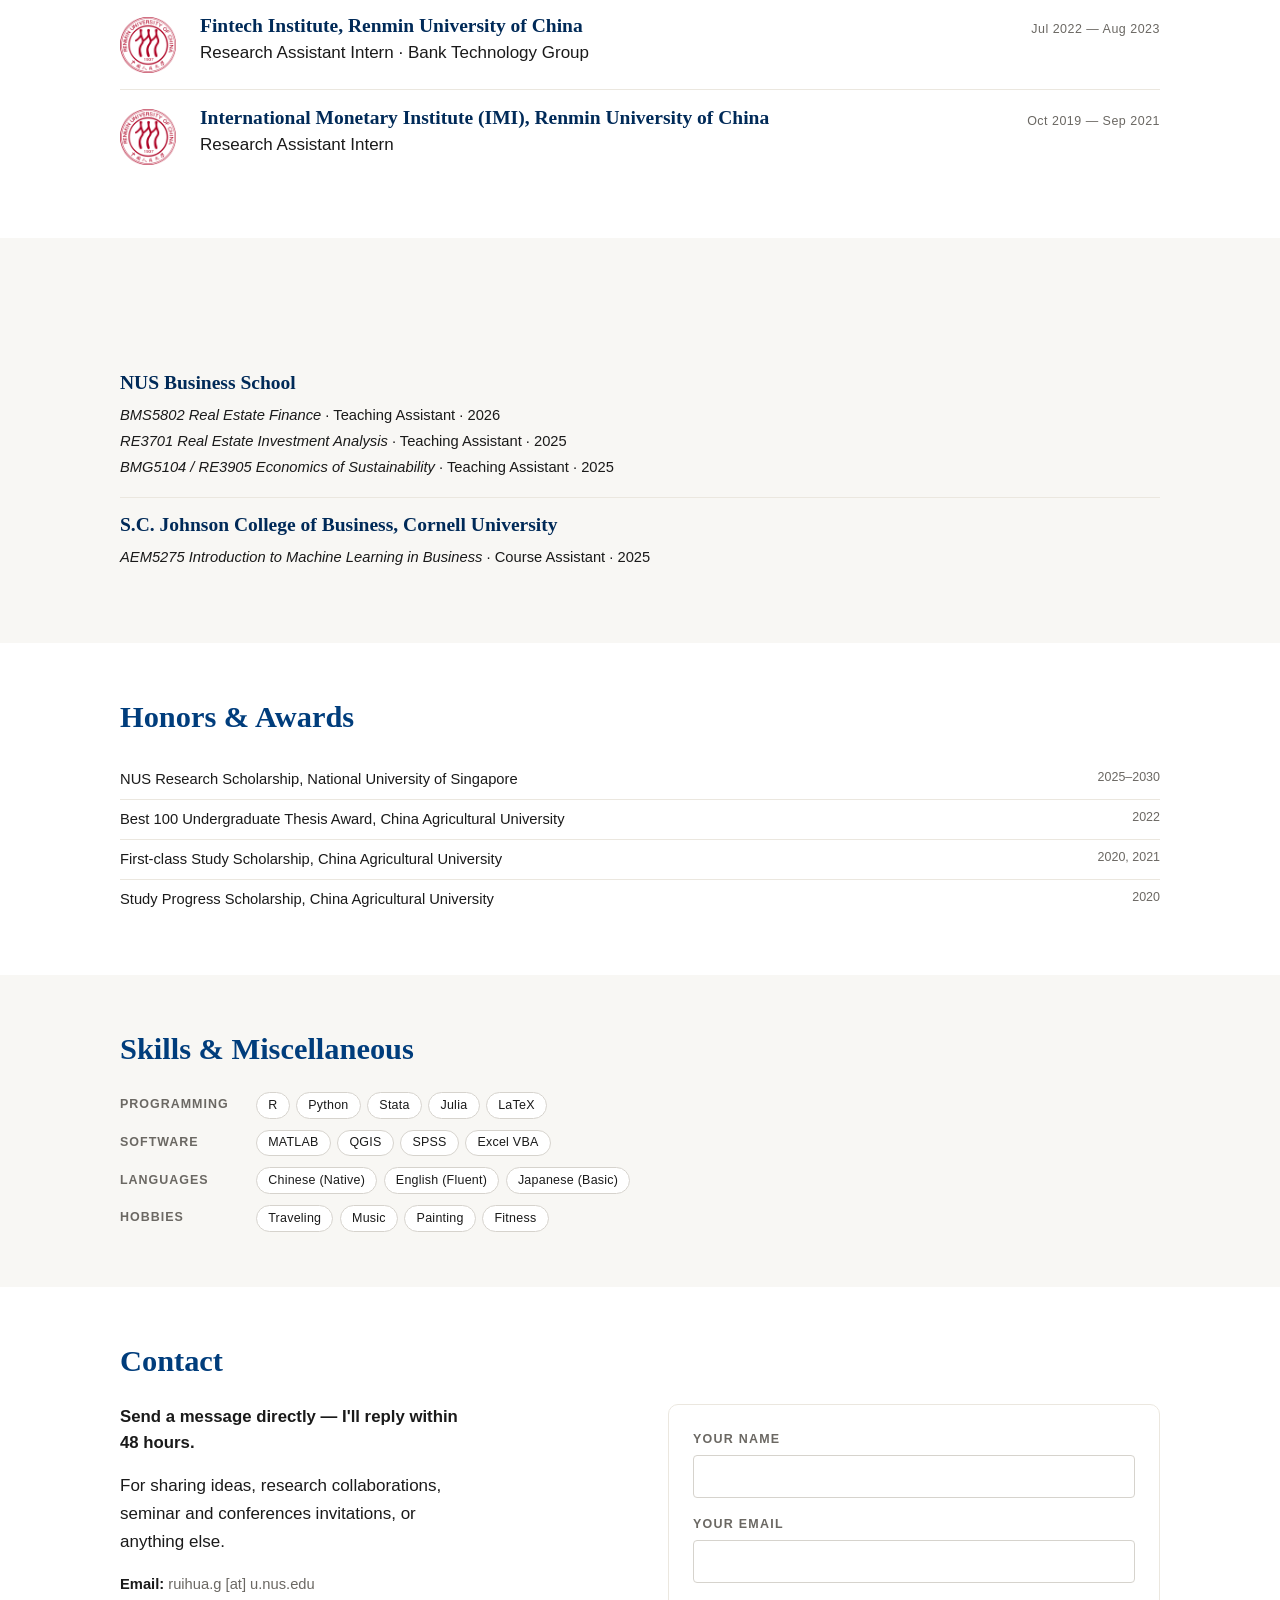
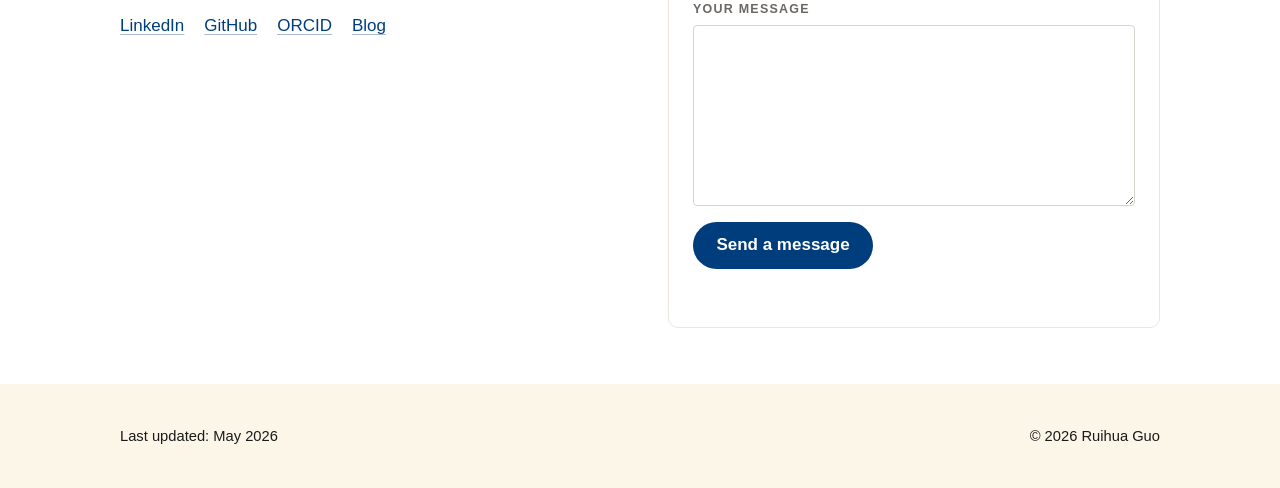
==== commit 47219b65: "content: refresh CV, bio copy, hero sizing, IMI role, honors & skills - Replace CV PDF with June 202" ====
--- a/index.html
+++ b/index.html
@@ -96,11 +96,11 @@
           </p>
 
           <p class="bio">
-            My research focuses on the intersection of urban and environmental economics. I am currently working on urban challenges, including climate, transport, and housing. I apply data-driven empirical methods, including econometrics, causal inference, and machine learning, to address research questions in these fields.
+            My research focuses on the intersection of urban and environmental economics. Specifically, I am currently working on studying the urban challenges and resilience under (1) climate change, (2) transport optimization and accessibility, and (3) housing equality. I apply data-driven empirical methods, including econometrics, causal inference, and machine learning, to address research questions in these fields.
           </p>
 
           <p class="bio">
-            I was born and raised in Anhui. I used to live in Beijing, Ithaca and New York, and now I am living in Singapore.
+            I was born and raised in Anhui. I used to live and study in Beijing, Ithaca and New York City, and now I am living in Singapore.
           </p>
 
           <hr class="hero-rule" aria-hidden="true">
@@ -294,6 +294,15 @@
             <span class="timeline-date">Jul 2022 &mdash; Aug 2023</span>
           </div>
 
+          <div class="timeline-item reveal">
+            <img src="images/logo/ruc.png" alt="Renmin University of China" class="timeline-logo">
+            <div class="timeline-content">
+              <h3>International Monetary Institute (IMI), Renmin University of China</h3>
+              <p class="timeline-role">Research Assistant Intern</p>
+            </div>
+            <span class="timeline-date">Oct 2019 &mdash; Sep 2021</span>
+          </div>
+
         </div>
       </div>
     </section>
@@ -326,6 +335,7 @@
       <div class="section-inner">
         <h2 class="section-title reveal" id="awards-title">Honors &amp; Awards</h2>
         <ul class="compact-list">
+          <li class="reveal">NUS Research Scholarship, National University of Singapore <span class="year">2025&ndash;2030</span></li>
           <li class="reveal">Best 100 Undergraduate Thesis Award, China Agricultural University <span class="year">2022</span></li>
           <li class="reveal">First-class Study Scholarship, China Agricultural University <span class="year">2020, 2021</span></li>
           <li class="reveal">Study Progress Scholarship, China Agricultural University <span class="year">2020</span></li>
@@ -343,6 +353,7 @@
             <span class="chip">R</span>
             <span class="chip">Python</span>
             <span class="chip">Stata</span>
+            <span class="chip">Julia</span>
             <span class="chip">LaTeX</span>
           </dd>
 
@@ -351,6 +362,7 @@
             <span class="chip">MATLAB</span>
             <span class="chip">QGIS</span>
             <span class="chip">SPSS</span>
+            <span class="chip">Excel VBA</span>
           </dd>
 
           <dt>Languages</dt>
--- a/stylesheet.css
+++ b/stylesheet.css
@@ -268,7 +268,7 @@
 .hero-text { flex: 1; min-width: 0; }
 .hero-photo {
   flex-shrink: 0;
-  width: 300px;
+  width: 230px;
 }
 .hero-cta {
   display: flex;
@@ -284,8 +284,9 @@
 }
 .profile-img {
   width: 100%;
-  aspect-ratio: 1;
-  object-fit: cover;
+  height: auto;
+  display: block;
+  object-fit: contain;
   border-radius: var(--radius-md);
   background: var(--color-border-strong);
   box-shadow: 0 1px 0 var(--color-border-strong),
@@ -357,7 +358,7 @@
   line-height: 1.7;
   color: var(--color-text);
   margin-bottom: var(--space-md);
-  max-width: 62ch;
+  max-width: 74ch;
 }
 
 /* The original 5-row info list — Program / Dept / Office / Email / Pronouns */
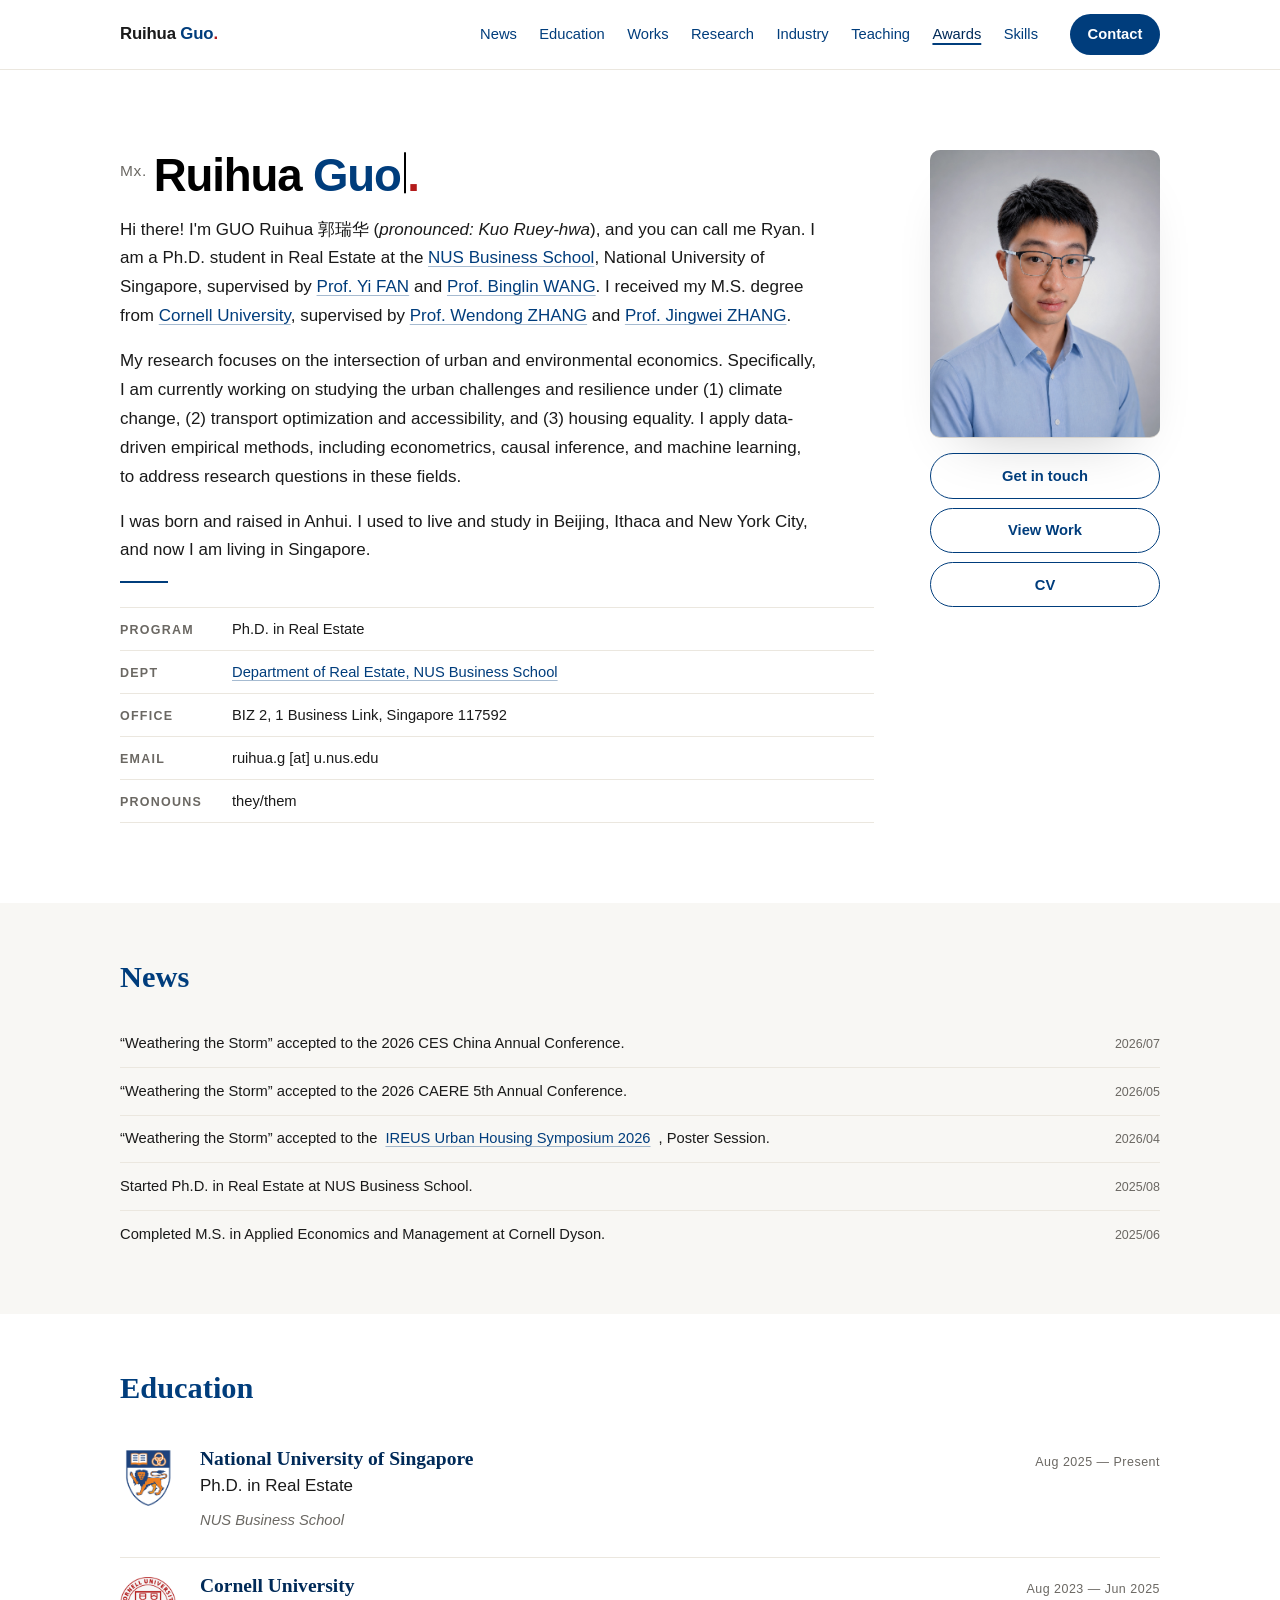
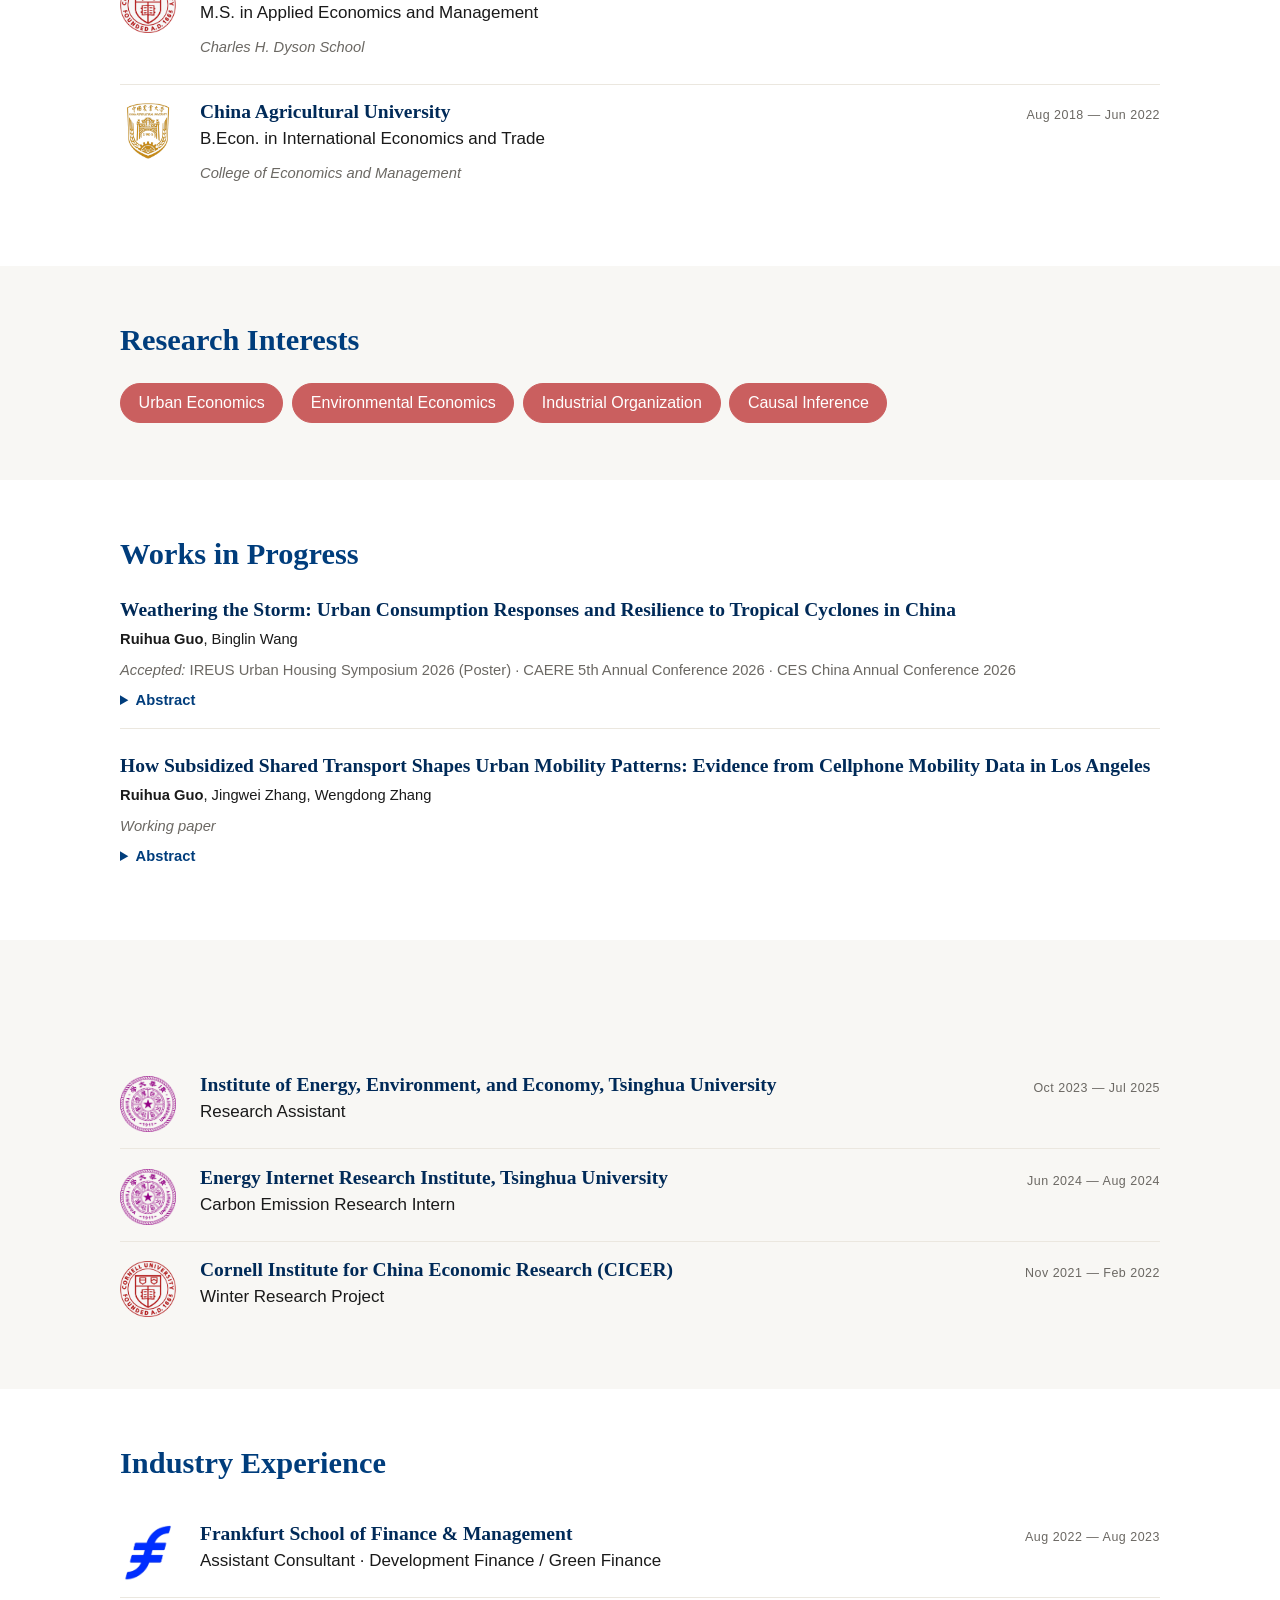
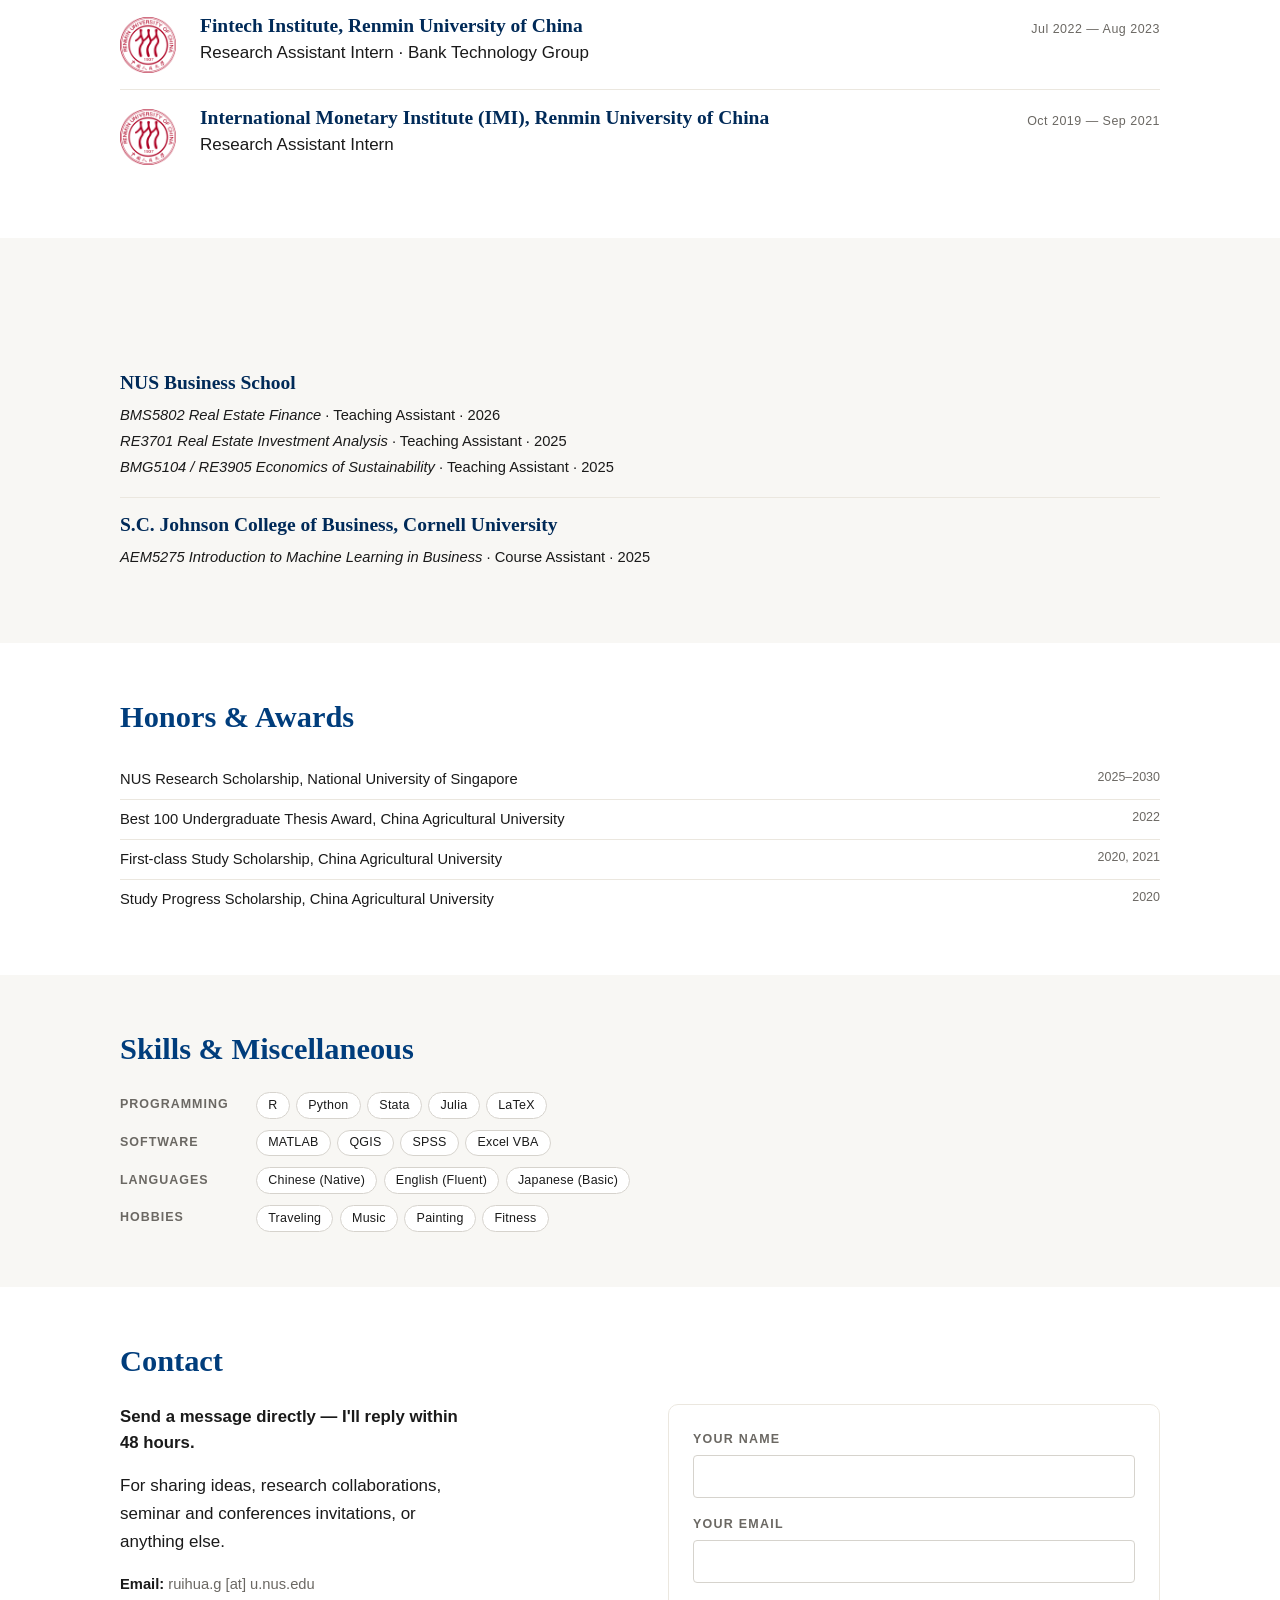
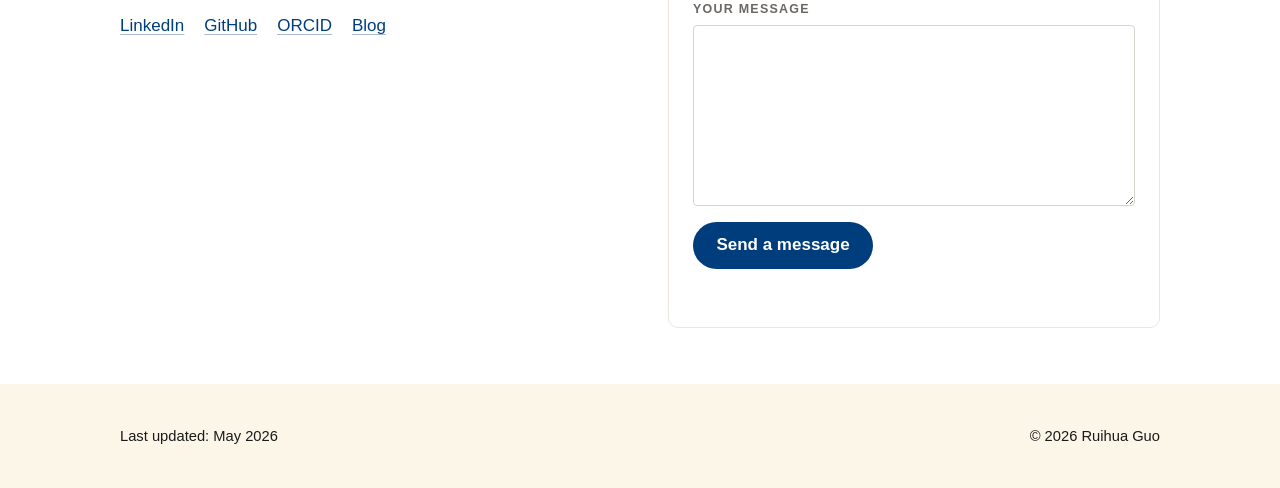
==== commit 458fa32b: "Change CV button to "CV" label, absolute URL, open in browser Co-Authored-By: Claude Opus 4.8 (1M co" ====
--- a/index.html
+++ b/index.html
@@ -120,7 +120,7 @@
           <div class="hero-cta">
             <a class="btn btn-outline" href="#contact">Get in touch</a>
             <a class="btn btn-outline" href="#works">View Work</a>
-            <a class="btn btn-outline" href="pdf/CV_Ruihua_Guo.pdf" download>Download CV</a>
+            <a class="btn btn-outline" href="https://ryanckoon.github.io/pdf/CV_Ruihua_Guo.pdf" target="_blank" rel="noopener">CV</a>
           </div>
         </div>
       </div>
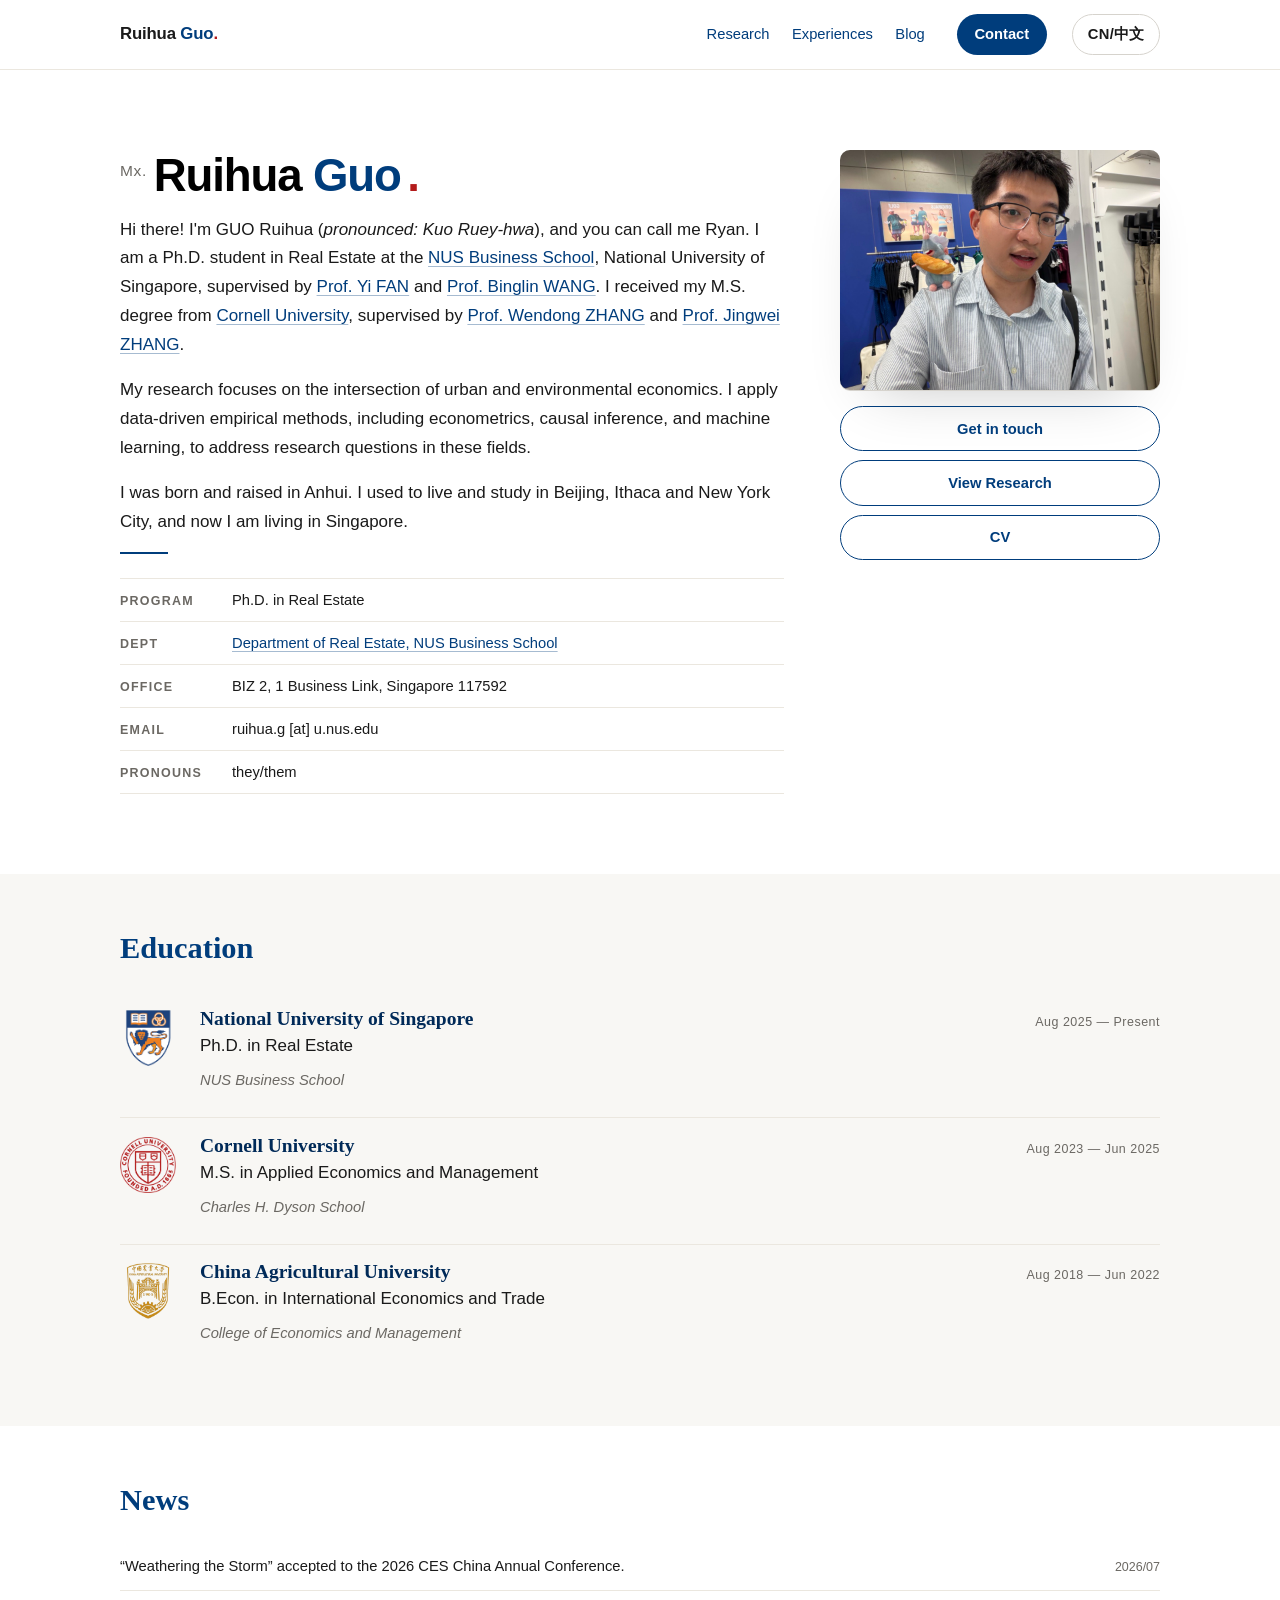
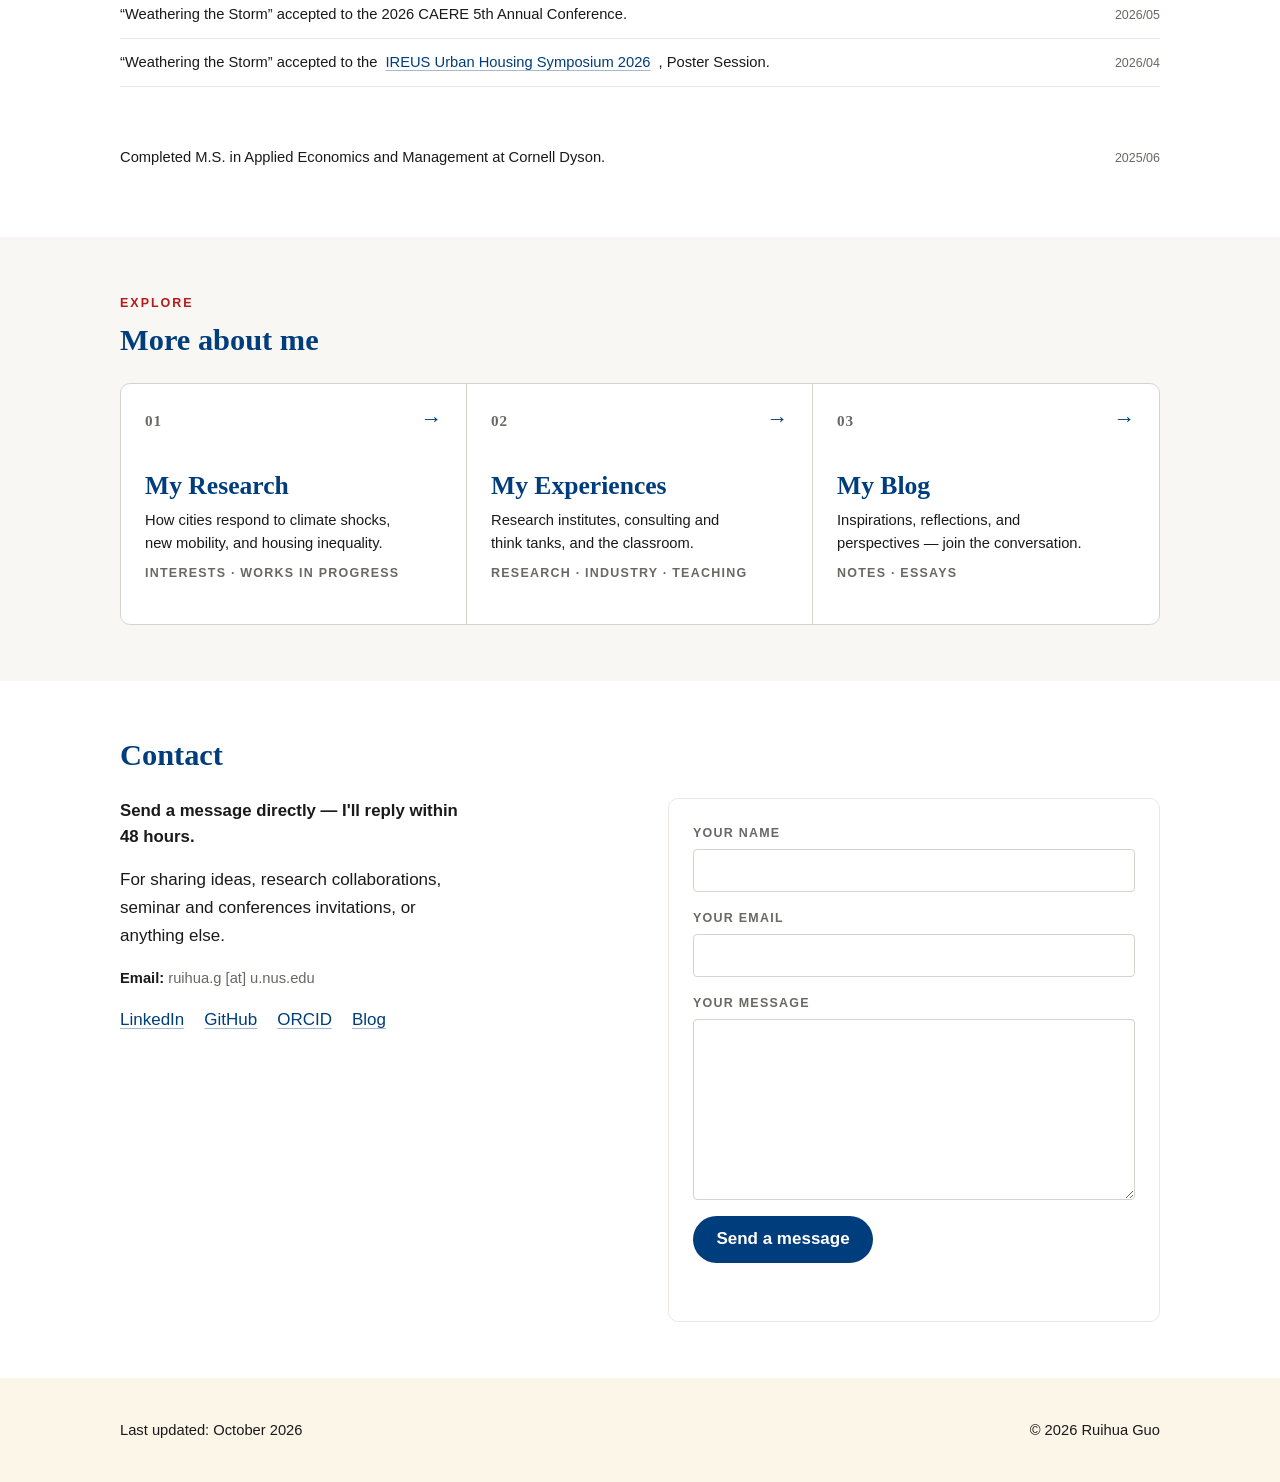
==== commit bab573eb: "feat: v2.0 multi-page site — research, experiences, blog, CN page - Split into pages: research.html " ====
--- a/index.html
+++ b/index.html
@@ -16,6 +16,8 @@
   <link rel="canonical" href="https://ryanckoon.github.io/">
   <link rel="stylesheet" href="stylesheet.css">
   <link rel="icon" type="image/png" href="favicon/website.png">
+  <link rel="alternate" hreflang="en" href="https://ryanckoon.github.io/">
+  <link rel="alternate" hreflang="zh-Hans" href="https://ryanckoon.github.io/cn.html">
 
   <!-- JSON-LD: helps Google know this page is about Ruihua Guo specifically. -->
   <script type="application/ld+json">
@@ -60,24 +62,18 @@
   <a class="skip-link" href="#main">Skip to content</a>
 
   <!-- ============ STICKY TOP HEADER ============ -->
-  <!-- Sits flush at viewport top on page load and stays pinned during scroll.
-       Brand on the left, eight section anchors + Contact on the right. The
-       IntersectionObserver at the end of <body> sets aria-current on the
-       active link. -->
-  <nav class="site-nav" aria-label="Section navigation">
+  <!-- Shared across pages: brand, three page links, Contact pill, language
+       toggle. aria-current marks the page you're on. -->
+  <nav class="site-nav" aria-label="Site navigation">
     <div class="site-nav-inner">
-      <a href="#main" class="brand">Ruihua <span class="brand-last">Guo</span><span class="brand-mark">.</span></a>
+      <a href="index.html" class="brand">Ruihua <span class="brand-last">Guo</span><span class="brand-mark">.</span></a>
       <div class="nav-links">
-        <a href="#news">News</a>
-        <a href="#education">Education</a>
-        <a href="#works">Works</a>
-        <a href="#research">Research</a>
-        <a href="#industry">Industry</a>
-        <a href="#teaching">Teaching</a>
-        <a href="#awards">Awards</a>
-        <a href="#skills">Skills</a>
+        <a href="research.html">Research</a>
+        <a href="experiences.html">Experiences</a>
+        <a href="blog/index.html">Blog</a>
       </div>
       <a href="#contact" class="nav-cta">Contact</a>
+      <a href="cn.html" class="lang-toggle" lang="zh-Hans" hreflang="zh-Hans" aria-label="切换到中文 (Switch to Chinese)">CN/中文</a>
     </div>
   </nav>
 
@@ -85,18 +81,19 @@
 
     <!-- ============ HERO ============ -->
     <!-- Two-column hero. Left: name, bio paragraphs, NUS rule, 5-row info list.
-         Right: rotating profile photo. Profile rotation JS at end of <body>. -->
+         Right: square profile photo — rotates on each load and on click
+         (rotator lives in site.js). -->
     <header class="hero">
       <div class="hero-inner">
         <div class="hero-text reveal">
           <h1 class="name" aria-label="Mx. Ruihua Guo"><span class="name-prefix" aria-hidden="true">Mx.</span><span class="name-typed" data-text="Ruihua Guo">Ruihua Guo</span><span class="name-caret" aria-hidden="true"></span><span class="mark">.</span></h1>
 
           <p class="bio">
-            Hi there! I'm GUO Ruihua 郭瑞华 (<em>pronounced: Kuo Ruey-hwa</em>), and you can call me Ryan. I am a Ph.D. student in Real Estate at the <a href="https://bschool.nus.edu.sg/">NUS Business School</a>, National University of Singapore, supervised by <a href="https://discovery.nus.edu.sg/6283-yi-fan">Prof. Yi FAN</a> and <a href="https://discovery.nus.edu.sg/27191-binglin-wang">Prof. Binglin WANG</a>. I received my M.S. degree from <a href="https://www.cornell.edu/">Cornell University</a>, supervised by <a href="https://business.cornell.edu/faculty-research/faculty/wz384/">Prof. Wendong ZHANG</a> and <a href="https://www.jingwei-zhang.com/">Prof. Jingwei ZHANG</a>.
+            Hi there! I'm GUO Ruihua (<em>pronounced: Kuo Ruey-hwa</em>), and you can call me Ryan. I am a Ph.D. student in Real Estate at the <a href="https://bschool.nus.edu.sg/">NUS Business School</a>, National University of Singapore, supervised by <a href="https://www.fanyi-vicky.com">Prof. Yi FAN</a> and <a href="https://discovery.nus.edu.sg/27191-binglin-wang">Prof. Binglin WANG</a>. I received my M.S. degree from <a href="https://www.cornell.edu/">Cornell University</a>, supervised by <a href="https://business.cornell.edu/faculty-research/faculty/wz384/">Prof. Wendong ZHANG</a> and <a href="https://www.jingwei-zhang.com/">Prof. Jingwei ZHANG</a>.
           </p>
 
           <p class="bio">
-            My research focuses on the intersection of urban and environmental economics. Specifically, I am currently working on studying the urban challenges and resilience under (1) climate change, (2) transport optimization and accessibility, and (3) housing equality. I apply data-driven empirical methods, including econometrics, causal inference, and machine learning, to address research questions in these fields.
+            My research focuses on the intersection of urban and environmental economics. I apply data-driven empirical methods, including econometrics, causal inference, and machine learning, to address research questions in these fields.
           </p>
 
           <p class="bio">
@@ -115,19 +112,61 @@
         </div>
 
         <div class="hero-photo reveal">
-          <img id="profileImage" alt="Ruihua Guo" class="profile-img"
-               src="[data-uri]">
+          <button type="button" class="profile-swap" id="profileSwap" aria-label="Show another photo of Ruihua">
+            <img id="profileImage" alt="Ruihua Guo" class="profile-img" width="460" height="460"
+                 src="[data-uri]">
+          </button>
           <div class="hero-cta">
             <a class="btn btn-outline" href="#contact">Get in touch</a>
-            <a class="btn btn-outline" href="#works">View Work</a>
+            <a class="btn btn-outline" href="research.html">View Research</a>
             <a class="btn btn-outline" href="https://ryanckoon.github.io/pdf/CV_Ruihua_Guo.pdf" target="_blank" rel="noopener">CV</a>
           </div>
         </div>
       </div>
     </header>
 
+    <!-- ============ EDUCATION ============ -->
+    <section class="section section--warm" id="education" aria-labelledby="edu-title">
+      <div class="section-inner">
+        <h2 class="section-title reveal" id="edu-title">Education</h2>
+        <div class="timeline">
+
+          <div class="timeline-item reveal">
+            <img src="images/logo/nus.png" alt="National University of Singapore" class="timeline-logo">
+            <div class="timeline-content">
+              <h3>National University of Singapore</h3>
+              <p class="timeline-role">Ph.D. in Real Estate</p>
+              <p class="timeline-detail">NUS Business School</p>
+            </div>
+            <span class="timeline-date">Aug 2025 &mdash; Present</span>
+          </div>
+
+          <div class="timeline-item reveal">
+            <img src="images/logo/cornell.png" alt="Cornell University" class="timeline-logo">
+            <div class="timeline-content">
+              <h3>Cornell University</h3>
+              <p class="timeline-role">M.S. in Applied Economics and Management</p>
+              <p class="timeline-detail">Charles H. Dyson School</p>
+            </div>
+            <span class="timeline-date">Aug 2023 &mdash; Jun 2025</span>
+          </div>
+
+          <div class="timeline-item reveal">
+            <img src="images/logo/cau.png" alt="China Agricultural University" class="timeline-logo">
+            <div class="timeline-content">
+              <h3>China Agricultural University</h3>
+              <p class="timeline-role">B.Econ. in International Economics and Trade</p>
+              <p class="timeline-detail">College of Economics and Management</p>
+            </div>
+            <span class="timeline-date">Aug 2018 &mdash; Jun 2022</span>
+          </div>
+
+        </div>
+      </div>
+    </section>
+
     <!-- ============ NEWS ============ -->
-    <section class="section section--warm" id="news" aria-labelledby="news-title">
+    <section class="section section--plain" id="news" aria-labelledby="news-title">
       <div class="section-inner">
         <h2 class="section-title reveal" id="news-title">News</h2>
         <ul class="news-list">
@@ -140,246 +179,36 @@
       </div>
     </section>
 
-    <!-- ============ EDUCATION ============ -->
-    <section class="section section--plain" id="education" aria-labelledby="edu-title">
+    <!-- ============ EXPLORE: three page tiles ============ -->
+    <!-- Each tile links to its own page. Bordered grid with hover fill —
+         borrowed from fanyi-vicky.com's profile-links / jump grid. -->
+    <section class="section section--warm" id="explore" aria-labelledby="explore-title">
       <div class="section-inner">
-        <h2 class="section-title reveal" id="edu-title">Education</h2>
-        <div class="timeline">
-
-          <div class="timeline-item reveal">
-            <img src="images/logo/nus.png" alt="National University of Singapore" class="timeline-logo">
-            <div class="timeline-content">
-              <h3>National University of Singapore</h3>
-              <p class="timeline-role">Ph.D. in Real Estate</p>
-              <p class="timeline-detail">NUS Business School</p>
-            </div>
-            <span class="timeline-date">Aug 2025 &mdash; Present</span>
-          </div>
-
-          <div class="timeline-item reveal">
-            <img src="images/logo/cornell.png" alt="Cornell University" class="timeline-logo">
-            <div class="timeline-content">
-              <h3>Cornell University</h3>
-              <p class="timeline-role">M.S. in Applied Economics and Management</p>
-              <p class="timeline-detail">Charles H. Dyson School</p>
-            </div>
-            <span class="timeline-date">Aug 2023 &mdash; Jun 2025</span>
-          </div>
-
-          <div class="timeline-item reveal">
-            <img src="images/logo/cau.png" alt="China Agricultural University" class="timeline-logo">
-            <div class="timeline-content">
-              <h3>China Agricultural University</h3>
-              <p class="timeline-role">B.Econ. in International Economics and Trade</p>
-              <p class="timeline-detail">College of Economics and Management</p>
-            </div>
-            <span class="timeline-date">Aug 2018 &mdash; Jun 2022</span>
-          </div>
-
-        </div>
-      </div>
-    </section>
-
-    <!-- ============ RESEARCH INTERESTS ============ -->
-    <section class="section section--warm" id="interests" aria-labelledby="interests-title">
-      <div class="section-inner">
-        <h2 class="section-title reveal" id="interests-title">Research Interests</h2>
-        <div class="interests-list reveal">
-          <span class="chip">Urban Economics</span>
-          <span class="chip">Environmental Economics</span>
-          <span class="chip">Industrial Organization</span>
-          <span class="chip">Causal Inference</span>
-        </div>
-      </div>
-    </section>
-
-    <!-- ============ WORKS IN PROGRESS ============ -->
-    <section class="section section--plain" id="works" aria-labelledby="works-title">
-      <div class="section-inner">
-        <h2 class="section-title reveal" id="works-title">Works in Progress</h2>
-
-        <div class="pub-list">
-
-          <article class="pub reveal">
-            <div class="pub-content">
-              <h3 class="pub-title">Weathering the Storm: Urban Consumption Responses and Resilience to Tropical Cyclones in China</h3>
-              <p class="pub-authors"><strong>Ruihua Guo</strong>, Binglin Wang</p>
-              <p class="pub-venue">
-                <em>Accepted:</em>
-                IREUS Urban Housing Symposium 2026 (Poster) &middot;
-                CAERE 5th Annual Conference 2026 &middot;
-                CES China Annual Conference 2026
-              </p>
-              <details class="pub-toggle">
-                <summary>Abstract</summary>
-                <p>This study examines how tropical cyclones affect daily urban consumer spending in China. Using China UnionPay transaction data from 2011 to 2018 and a stacked difference-in-differences framework, the analysis traces daily consumption dynamics. Results indicate that cyclone landfall causes a decline in transaction counts and values. Spending recovers within three days, suggesting urban economic resilience. The paper documents intertemporal consumption substitution where residents shift purchases forward in anticipation of storms. This anticipatory response is present in restaurant, supermarket and pharmacy spending. Cities hit during initial landfall show larger consumption responses compared to those affected as storms move inland. These findings demonstrate that early warning systems facilitate household-level adaptive behavior. By enabling pre-storm stockpiling, meteorological forecasts help reduce the economic costs of disaster disruption. This research highlights the role of information infrastructure in urban resilience to extreme weather.</p>
-              </details>
-            </div>
-          </article>
-
-          <article class="pub reveal">
-            <div class="pub-content">
-              <h3 class="pub-title">How Subsidized Shared Transport Shapes Urban Mobility Patterns: Evidence from Cellphone Mobility Data in Los Angeles</h3>
-              <p class="pub-authors"><strong>Ruihua Guo</strong>, Jingwei Zhang, Wengdong Zhang</p>
-              <p class="pub-venue"><em>Working paper</em></p>
-              <details class="pub-toggle">
-                <summary>Abstract</summary>
-                <p>We are studying the impacts of subsidized shared transport services on visitations and consumption of affected POIs in Los Angeles, based on more than 45 million cell phone mobility data from 2018 to 2022, and conducting DiD methods to analyze the causal effects.</p>
-              </details>
-            </div>
-          </article>
-
-        </div>
-      </div>
-    </section>
-
-    <!-- ============ RESEARCH EXPERIENCE ============ -->
-    <section class="section section--warm" id="research" aria-labelledby="research-title">
-      <div class="section-inner">
-        <h2 class="section-title reveal" id="research-title">Research Experience</h2>
-        <div class="timeline">
-
-          <div class="timeline-item reveal">
-            <img src="images/logo/thu.png" alt="Tsinghua University" class="timeline-logo">
-            <div class="timeline-content">
-              <h3>Institute of Energy, Environment, and Economy, Tsinghua University</h3>
-              <p class="timeline-role">Research Assistant</p>
-            </div>
-            <span class="timeline-date">Oct 2023 &mdash; Jul 2025</span>
-          </div>
-
-          <div class="timeline-item reveal">
-            <img src="images/logo/thu.png" alt="Tsinghua University" class="timeline-logo">
-            <div class="timeline-content">
-              <h3>Energy Internet Research Institute, Tsinghua University</h3>
-              <p class="timeline-role">Carbon Emission Research Intern</p>
-            </div>
-            <span class="timeline-date">Jun 2024 &mdash; Aug 2024</span>
-          </div>
-
-          <div class="timeline-item reveal">
-            <img src="images/logo/cornell.png" alt="Cornell University" class="timeline-logo">
-            <div class="timeline-content">
-              <h3>Cornell Institute for China Economic Research (CICER)</h3>
-              <p class="timeline-role">Winter Research Project</p>
-            </div>
-            <span class="timeline-date">Nov 2021 &mdash; Feb 2022</span>
-          </div>
-
-        </div>
-      </div>
-    </section>
-
-    <!-- ============ INDUSTRY EXPERIENCE ============ -->
-    <section class="section section--plain" id="industry" aria-labelledby="industry-title">
-      <div class="section-inner">
-        <h2 class="section-title reveal" id="industry-title">Industry Experience</h2>
-        <div class="timeline">
-
-          <div class="timeline-item reveal">
-            <img src="images/logo/fs.png" alt="Frankfurt School of Finance & Management" class="timeline-logo">
-            <div class="timeline-content">
-              <h3>Frankfurt School of Finance &amp; Management</h3>
-              <p class="timeline-role">Assistant Consultant &middot; Development Finance / Green Finance</p>
-            </div>
-            <span class="timeline-date">Aug 2022 &mdash; Aug 2023</span>
-          </div>
-
-          <div class="timeline-item reveal">
-            <img src="images/logo/ruc.png" alt="Renmin University of China" class="timeline-logo">
-            <div class="timeline-content">
-              <h3>Fintech Institute, Renmin University of China</h3>
-              <p class="timeline-role">Research Assistant Intern &middot; Bank Technology Group</p>
-            </div>
-            <span class="timeline-date">Jul 2022 &mdash; Aug 2023</span>
-          </div>
-
-          <div class="timeline-item reveal">
-            <img src="images/logo/ruc.png" alt="Renmin University of China" class="timeline-logo">
-            <div class="timeline-content">
-              <h3>International Monetary Institute (IMI), Renmin University of China</h3>
-              <p class="timeline-role">Research Assistant Intern</p>
-            </div>
-            <span class="timeline-date">Oct 2019 &mdash; Sep 2021</span>
-          </div>
-
-        </div>
-      </div>
-    </section>
-
-    <!-- ============ TEACHING ============ -->
-    <section class="section section--warm" id="teaching" aria-labelledby="teaching-title">
-      <div class="section-inner">
-        <h2 class="section-title reveal" id="teaching-title">Teaching</h2>
-
-        <div class="teaching-group reveal">
-          <h3>NUS Business School</h3>
-          <ul class="timeline-sub">
-            <li><em>BMS5802 Real Estate Finance</em> &middot; Teaching Assistant &middot; 2026</li>
-            <li><em>RE3701 Real Estate Investment Analysis</em> &middot; Teaching Assistant &middot; 2025</li>
-            <li><em>BMG5104 / RE3905 Economics of Sustainability</em> &middot; Teaching Assistant &middot; 2025</li>
-          </ul>
-        </div>
-
-        <div class="teaching-group reveal">
-          <h3>S.C. Johnson College of Business, Cornell University</h3>
-          <ul class="timeline-sub">
-            <li><em>AEM5275 Introduction to Machine Learning in Business</em> &middot; Course Assistant &middot; 2025</li>
-          </ul>
-        </div>
-      </div>
-    </section>
-
-    <!-- ============ AWARDS ============ -->
-    <section class="section section--plain" id="awards" aria-labelledby="awards-title">
-      <div class="section-inner">
-        <h2 class="section-title reveal" id="awards-title">Honors &amp; Awards</h2>
-        <ul class="compact-list">
-          <li class="reveal">NUS Research Scholarship, National University of Singapore <span class="year">2025&ndash;2030</span></li>
-          <li class="reveal">Best 100 Undergraduate Thesis Award, China Agricultural University <span class="year">2022</span></li>
-          <li class="reveal">First-class Study Scholarship, China Agricultural University <span class="year">2020, 2021</span></li>
-          <li class="reveal">Study Progress Scholarship, China Agricultural University <span class="year">2020</span></li>
-        </ul>
-      </div>
-    </section>
-
-    <!-- ============ SKILLS ============ -->
-    <section class="section section--warm" id="skills" aria-labelledby="skills-title">
-      <div class="section-inner">
-        <h2 class="section-title reveal" id="skills-title">Skills &amp; Miscellaneous</h2>
-        <dl class="kv-list reveal">
-          <dt>Programming</dt>
-          <dd>
-            <span class="chip">R</span>
-            <span class="chip">Python</span>
-            <span class="chip">Stata</span>
-            <span class="chip">Julia</span>
-            <span class="chip">LaTeX</span>
-          </dd>
-
-          <dt>Software</dt>
-          <dd>
-            <span class="chip">MATLAB</span>
-            <span class="chip">QGIS</span>
-            <span class="chip">SPSS</span>
-            <span class="chip">Excel VBA</span>
-          </dd>
-
-          <dt>Languages</dt>
-          <dd>
-            <span class="chip">Chinese (Native)</span>
-            <span class="chip">English (Fluent)</span>
-            <span class="chip">Japanese (Basic)</span>
-          </dd>
-
-          <dt>Hobbies</dt>
-          <dd>
-            <span class="chip">Traveling</span>
-            <span class="chip">Music</span>
-            <span class="chip">Painting</span>
-            <span class="chip">Fitness</span>
-          </dd>
-        </dl>
+        <p class="eyebrow reveal">Explore</p>
+        <h2 class="section-title reveal" id="explore-title">More about me</h2>
+        <div class="explore-grid">
+          <a class="explore-tile reveal" href="research.html">
+            <span class="explore-num">01</span>
+            <span class="explore-title">My Research</span>
+            <span class="explore-desc">How cities respond to climate shocks, new mobility, and housing inequality.</span>
+            <span class="explore-tags">Interests &middot; Works in Progress</span>
+            <span class="explore-arrow" aria-hidden="true">&rarr;</span>
+          </a>
+          <a class="explore-tile reveal" href="experiences.html">
+            <span class="explore-num">02</span>
+            <span class="explore-title">My Experiences</span>
+            <span class="explore-desc">Research institutes, consulting and think tanks, and the classroom.</span>
+            <span class="explore-tags">Research &middot; Industry &middot; Teaching</span>
+            <span class="explore-arrow" aria-hidden="true">&rarr;</span>
+          </a>
+          <a class="explore-tile reveal" href="blog/index.html">
+            <span class="explore-num">03</span>
+            <span class="explore-title">My Blog</span>
+            <span class="explore-desc">Inspirations, reflections, and perspectives &mdash; join the conversation.</span>
+            <span class="explore-tags">Notes &middot; Essays</span>
+            <span class="explore-arrow" aria-hidden="true">&rarr;</span>
+          </a>
+        </div>
       </div>
     </section>
 
@@ -398,7 +227,7 @@
               <a href="https://www.linkedin.com/in/ruihua-guo-6a8286272/">LinkedIn</a>
               <a href="https://github.com/Ryanckoon">GitHub</a>
               <a href="https://orcid.org/0009-0004-4553-015X">ORCID</a>
-              <a href="blog/">Blog</a>
+              <a href="blog/index.html">Blog</a>
             </nav>
           </div>
 
@@ -434,179 +263,11 @@
   <!-- ============ FOOTER ============ -->
   <footer class="site-footer">
     <div class="site-footer-inner">
-      <p>Last updated: May 2026</p>
+      <p>Last updated: October 2026</p>
       <p>&copy; 2026 Ruihua Guo</p>
     </div>
   </footer>
 
-  <script>
-    // -- Profile photo rotator --
-    // Each page load picks the next image in `profileImages`, wrapping at the end.
-    // To add: drop file into images/profile/ and append filename below.
-    (function () {
-      const profileImages = [
-        'images/profile/profile.jpg',
-      ];
-      const key = 'rg.lastProfileIdx';
-      const last = parseInt(localStorage.getItem(key), 10);
-      const next = Number.isFinite(last) ? (last + 1) % profileImages.length : 0;
-      localStorage.setItem(key, String(next));
-      const img = document.getElementById('profileImage');
-      if (img) img.src = profileImages[next];
-    })();
-
-    // -- Typed-name effect with NUS-blue surname swap --
-    // Types "Ruihua Guo" letter-by-letter, then swaps to the final markup
-    // where "Guo" is wrapped in <span class="name-last"> (coloured NUS blue
-    // via CSS). prefers-reduced-motion skips straight to the final state.
-    (function () {
-      const el = document.querySelector('.name-typed');
-      const caret = document.querySelector('.name-caret');
-      const mark = document.querySelector('.name .mark');
-      if (!el) return;
-      const text = el.dataset.text || '';
-      const finalize = () => {
-        el.innerHTML = 'Ruihua <span class="name-last">Guo</span>';
-      };
-      const reduce = window.matchMedia &&
-        window.matchMedia('(prefers-reduced-motion: reduce)').matches;
-      if (reduce) {
-        finalize();
-        if (caret) caret.style.display = 'none';
-        return;
-      }
-      el.textContent = '';
-      if (mark) mark.classList.add('mark--hidden');
-      let i = 0;
-      const step = 80; // ms per character
-      function tick() {
-        if (i <= text.length) {
-          el.textContent = text.slice(0, i);
-          i += 1;
-          setTimeout(tick, step);
-        } else {
-          finalize();
-          if (mark) {
-            mark.classList.remove('mark--hidden');
-            mark.classList.add('mark--visible');
-          }
-          if (caret) {
-            setTimeout(() => caret.classList.add('name-caret--done'), 900);
-          }
-        }
-      }
-      tick();
-    })();
-
-    // -- Active-section highlight in the sticky nav --
-    (function () {
-      const navLinks = document.querySelectorAll('.site-nav .nav-links a');
-      if (!navLinks.length || !('IntersectionObserver' in window)) return;
-      const linkById = new Map();
-      navLinks.forEach((a) => {
-        const id = (a.getAttribute('href') || '').replace(/^#/, '');
-        if (id) linkById.set(id, a);
-      });
-      let activeId = null;
-      const setActive = (id) => {
-        if (id === activeId) return;
-        activeId = id;
-        navLinks.forEach((a) => a.removeAttribute('aria-current'));
-        const link = linkById.get(id);
-        if (link) link.setAttribute('aria-current', 'true');
-      };
-      const visible = new Map();
-      const observer = new IntersectionObserver((entries) => {
-        entries.forEach((entry) => {
-          if (entry.isIntersecting) visible.set(entry.target.id, entry.intersectionRatio);
-          else visible.delete(entry.target.id);
-        });
-        if (!visible.size) return;
-        let bestId = null, bestRatio = -1;
-        visible.forEach((ratio, id) => {
-          if (ratio > bestRatio) { bestRatio = ratio; bestId = id; }
-        });
-        if (bestId) setActive(bestId);
-      }, { rootMargin: '-25% 0px -55% 0px', threshold: [0, 0.25, 0.5, 0.75, 1] });
-      linkById.forEach((_, id) => {
-        const section = document.getElementById(id);
-        if (section) observer.observe(section);
-      });
-    })();
-
-    // -- Contact form submit (Web3Forms) --
-    // POSTs the typed Name/Email/Message to api.web3forms.com, which forwards
-    // the submission to ruihua.g@u.nus.edu. No page redirect, inline status.
-    // access_key + honeypot are in the form markup; subject is personalised
-    // here so the inbox subject line shows the sender's name.
-    (function () {
-      const form = document.getElementById('contact-form');
-      if (!form) return;
-      const status = form.querySelector('.form-status');
-      const button = form.querySelector('button[type="submit"]');
-      const setStatus = (text, state) => {
-        if (!status) return;
-        status.textContent = text;
-        if (state) status.dataset.state = state;
-        else status.removeAttribute('data-state');
-      };
-      form.addEventListener('submit', async (e) => {
-        e.preventDefault();
-        const data = new FormData(form);
-        const name    = (data.get('name')    || '').toString().trim();
-        const email   = (data.get('email')   || '').toString().trim();
-        const message = (data.get('message') || '').toString().trim();
-        if (!name || !email || !message) {
-          setStatus('Please fill in your name, email, and message.', 'error');
-          return;
-        }
-        data.set('subject', 'Website message from ' + name);
-        setStatus('Sending…', null);
-        if (button) button.disabled = true;
-        try {
-          const resp = await fetch('https://api.web3forms.com/submit', {
-            method: 'POST',
-            body: data,
-          });
-          const json = await resp.json().catch(() => null);
-          if (resp.ok && json && json.success) {
-            setStatus("Thanks — your message is on its way. I'll reply within 48 hours.", 'ok');
-            form.reset();
-          } else {
-            const msg = (json && json.message) || 'Something went wrong sending the message.';
-            setStatus(msg + " You can also email me directly: ruihua.g@u.nus.edu", 'error');
-          }
-        } catch (err) {
-          setStatus("Couldn't reach the form server. Please email me directly: ruihua.g@u.nus.edu", 'error');
-        } finally {
-          if (button) button.disabled = false;
-        }
-      });
-    })();
-
-    // -- Scroll-driven reveals --
-    // Fade-and-rise targets marked with .reveal as they enter the viewport.
-    // One-shot: once revealed, the observer stops watching. prefers-reduced-motion
-    // skips straight to the visible state.
-    (function () {
-      const els = document.querySelectorAll('.reveal');
-      if (!els.length) return;
-      const reduce = window.matchMedia &&
-        window.matchMedia('(prefers-reduced-motion: reduce)').matches;
-      if (reduce || !('IntersectionObserver' in window)) {
-        els.forEach((el) => el.classList.add('reveal--visible'));
-        return;
-      }
-      const observer = new IntersectionObserver((entries) => {
-        entries.forEach((entry) => {
-          if (entry.isIntersecting) {
-            entry.target.classList.add('reveal--visible');
-            observer.unobserve(entry.target);
-          }
-        });
-      }, { threshold: 0.12, rootMargin: '0px 0px -8% 0px' });
-      els.forEach((el) => observer.observe(el));
-    })();
-  </script>
+  <script src="site.js"></script>
 </body>
 </html>
--- a/stylesheet.css
+++ b/stylesheet.css
@@ -1,5 +1,6 @@
 /* ============================================
-   Ruihua Guo — Personal Site  (v1.8)
+   Ruihua Guo — Personal Site  (v2.0)
+   Multi-page: home · research · experiences · blog · cn
    Full-bleed alternating sections · sans body
    bold serif coloured headings · scroll reveals
    ============================================ */
@@ -32,6 +33,10 @@
   --font-serif:         "Palatino Linotype", Palatino, "Book Antiqua", "TeX Gyre Pagella", Georgia, serif;
   --font-display-sans:  "Helvetica Neue", Helvetica, Arial, sans-serif;
   --font-label:         var(--font-body);
+  /* Chinese page: Hiragino Sans GB W6 for the name, Songti for the intro, PingFang for labels */
+  --font-zh-name:       "Hiragino Sans GB", "PingFang SC", "Noto Sans SC", "Microsoft YaHei", sans-serif;
+  --font-zh-serif:      "Songti SC", "STSong", "Noto Serif SC", "Source Han Serif SC", "SimSun", serif;
+  --font-zh-sans:       "PingFang SC", "Heiti SC", "Hiragino Sans GB", "Noto Sans SC", "Microsoft YaHei", sans-serif;
 
   --text-micro:     0.78rem;
   --text-small:     0.92rem;
@@ -222,7 +227,7 @@
   text-decoration-thickness: 1px;
   text-underline-offset: 0.25em;
 }
-.site-nav .nav-links a[aria-current="true"] {
+.site-nav .nav-links a[aria-current] {
   color: var(--color-nus-blue-hover);
   text-decoration: underline;
   text-decoration-thickness: 2px;
@@ -254,6 +259,31 @@
   transform: translateY(-1px);
 }
 
+/* Language toggle — outlined pill at the far right (CN/中文 ↔ EN/英文) */
+.site-nav .lang-toggle {
+  display: inline-flex;
+  align-items: center;
+  padding: calc(0.5rem - 1px) 0.9rem;
+  border: 1px solid var(--color-border-strong);
+  border-radius: 999px;
+  color: var(--color-text);
+  font-family: var(--font-body), var(--font-zh-sans);
+  font-size: var(--text-small);
+  font-weight: 600;
+  letter-spacing: 0.02em;
+  text-decoration: none;
+  white-space: nowrap;
+  flex-shrink: 0;
+  margin-left: 0.6rem;
+  transition: border-color var(--transition), color var(--transition), background var(--transition);
+}
+.site-nav .lang-toggle:hover {
+  border-color: var(--color-cornell-red);
+  color: var(--color-cornell-red);
+  text-decoration: none;
+}
+.site-nav .lang-toggle--solo { margin-left: auto; }
+
 /* --- Hero (two-column, photo on the right, larger) --- */
 .hero {
   background: var(--color-bg-plain);
@@ -268,7 +298,7 @@
 .hero-text { flex: 1; min-width: 0; }
 .hero-photo {
   flex-shrink: 0;
-  width: 230px;
+  width: 320px;
 }
 .hero-cta {
   display: flex;
@@ -282,11 +312,30 @@
   padding: 0.6rem 1.1rem;
   font-size: var(--text-small);
 }
+/* Landscape 4:3 crop (matches the photos' native ratio). Per-photo
+   object-position is set by the rotator in site.js so faces stay in frame. */
+.profile-swap {
+  display: block;
+  width: 100%;
+  padding: 0;
+  border: 0;
+  background: none;
+  cursor: pointer;
+  border-radius: var(--radius-md);
+  transition: opacity 180ms ease, transform var(--transition);
+}
+.profile-swap:hover { transform: translateY(-2px); }
+.profile-swap:focus-visible {
+  outline: 2px solid var(--color-nus-blue);
+  outline-offset: 3px;
+}
+.profile-swap--fading { opacity: 0; }
 .profile-img {
   width: 100%;
   height: auto;
+  aspect-ratio: 4 / 3;
   display: block;
-  object-fit: contain;
+  object-fit: cover;
   border-radius: var(--radius-md);
   background: var(--color-border-strong);
   box-shadow: 0 1px 0 var(--color-border-strong),
@@ -584,49 +633,6 @@
   border-left: 2px solid var(--color-border);
 }
 
-/* --- Compact lists --- */
-.compact-list li {
-  font-size: var(--text-small);
-  color: var(--color-text);
-  padding: 0.5rem 0;
-  line-height: 1.55;
-  display: flex;
-  flex-wrap: wrap;
-  gap: 0.4rem;
-  border-bottom: 1px solid var(--color-border);
-}
-.compact-list li:last-child { border-bottom: 0; }
-.compact-list .year {
-  font-family: var(--font-label);
-  font-size: var(--text-micro);
-  color: var(--color-text-muted);
-  font-variant-numeric: tabular-nums;
-  margin-left: auto;
-}
-
-.kv-list {
-  display: grid;
-  grid-template-columns: 7.5rem 1fr;
-  gap: 0.7rem 1rem;
-  font-size: var(--text-small);
-}
-.kv-list dt {
-  font-family: var(--font-label);
-  text-transform: uppercase;
-  letter-spacing: 0.08em;
-  font-size: var(--text-micro);
-  font-weight: 600;
-  color: var(--color-text-muted);
-  padding-top: 0.15rem;
-}
-.kv-list dd {
-  color: var(--color-text);
-  display: flex;
-  flex-wrap: wrap;
-  gap: 0.35rem 0.4rem;
-  align-items: center;
-}
-
 /* --- Chip --- */
 .chip {
   display: inline-block;
@@ -828,14 +834,6 @@
   text-decoration-color: #000000;
 }
 
-/* Legacy container shim — kept so the blog pages keep their layout
-   even though the homepage now uses the full-bleed band system. */
-.container {
-  max-width: 920px;
-  margin: 0 auto;
-  padding: var(--space-3xl) var(--space-lg) var(--space-2xl);
-}
-
 /* --- Reveal-on-scroll ---
    Used on per-item elements (each news <li>, .timeline-item, .pub, etc.)
    so items rise individually as you scroll rather than whole blocks. */
@@ -851,36 +849,6 @@
   transform: none;
 }
 
-/* --- Blog --- */
-.post-list li {
-  padding: var(--space-md) 0;
-  border-bottom: 1px solid var(--color-border);
-  display: flex;
-  gap: var(--space-md);
-  align-items: baseline;
-  flex-wrap: wrap;
-}
-.post-list li:last-child { border-bottom: 0; }
-.post-list .post-title {
-  font-family: var(--font-serif);
-  font-size: var(--text-subtitle);
-  font-weight: 700;
-  color: var(--color-nus-blue);
-  flex: 1;
-}
-.post-list .post-date {
-  font-family: var(--font-label);
-  font-size: var(--text-micro);
-  color: var(--color-text-muted);
-  font-variant-numeric: tabular-nums;
-}
-.post-list .post-summary {
-  flex-basis: 100%;
-  font-size: var(--text-small);
-  color: var(--color-text);
-  margin-top: 0.15rem;
-}
-
 .post-article {
   max-width: 64ch;
   margin: 0 auto;
@@ -919,14 +887,399 @@
   font-size: var(--text-small);
 }
 
+/* --- Eyebrow label (small uppercase kicker above titles) --- */
+.eyebrow {
+  font-family: var(--font-label);
+  font-size: var(--text-micro);
+  font-weight: 700;
+  text-transform: uppercase;
+  letter-spacing: 0.16em;
+  color: var(--color-cornell-red);
+  margin-bottom: var(--space-sm);
+}
+.eyebrow-num {
+  display: inline-block;
+  color: var(--color-text-muted);
+  margin-right: 0.6em;
+  padding-right: 0.7em;
+  border-right: 1px solid var(--color-border-strong);
+  font-variant-numeric: tabular-nums;
+}
+
+/* --- Explore tiles (home → three pages) ---
+   Hairline-bordered grid; each tile fills NUS blue on hover. Structure
+   borrowed from fanyi-vicky.com's .profile-links / .media-talk-jump. */
+.explore-grid {
+  display: grid;
+  grid-template-columns: repeat(3, minmax(0, 1fr));
+  border: 1px solid var(--color-border-strong);
+  border-radius: var(--radius-md);
+  overflow: hidden;
+  background: #ffffff;
+}
+.explore-tile {
+  position: relative;
+  display: flex;
+  flex-direction: column;
+  gap: 0.55rem;
+  min-height: 15rem;
+  padding: var(--space-lg) var(--space-lg) var(--space-xl);
+  color: var(--color-text);
+  text-decoration: none;
+  border-right: 1px solid var(--color-border-strong);
+  transition: background 260ms ease, color 260ms ease;
+}
+.explore-tile:last-child { border-right: 0; }
+.explore-tile::before {
+  /* Cornell-red top rule that grows in on hover */
+  content: "";
+  position: absolute;
+  left: 0; top: 0;
+  height: 3px;
+  width: 0;
+  background: var(--color-cornell-red);
+  transition: width 320ms cubic-bezier(0.2, 0.7, 0.2, 1);
+}
+.explore-num {
+  font-family: var(--font-serif);
+  font-size: 0.95rem;
+  font-weight: 700;
+  color: var(--color-text-muted);
+  font-variant-numeric: tabular-nums;
+  letter-spacing: 0.06em;
+  transition: color 260ms ease;
+}
+.explore-title {
+  font-family: var(--font-serif);
+  font-size: 1.6rem;
+  font-weight: 700;
+  line-height: 1.15;
+  color: var(--color-nus-blue);
+  margin-top: auto;
+  transition: color 260ms ease;
+}
+.explore-desc {
+  font-size: var(--text-small);
+  line-height: 1.55;
+  color: var(--color-text);
+  max-width: 32ch;
+  transition: color 260ms ease;
+}
+.explore-tags {
+  font-family: var(--font-label);
+  font-size: var(--text-micro);
+  font-weight: 600;
+  text-transform: uppercase;
+  letter-spacing: 0.1em;
+  color: var(--color-text-muted);
+  transition: color 260ms ease;
+}
+.explore-arrow {
+  position: absolute;
+  right: var(--space-lg);
+  top: var(--space-lg);
+  font-size: 1.35rem;
+  line-height: 1;
+  color: var(--color-nus-blue);
+  transition: transform 260ms ease, color 260ms ease;
+}
+.explore-tile:hover,
+.explore-tile:focus-visible {
+  background: var(--color-nus-blue);
+  color: #ffffff;
+  text-decoration: none;
+}
+.explore-tile:focus-visible { outline: 2px solid var(--color-cornell-red); outline-offset: -2px; border-radius: 0; }
+.explore-tile:hover::before,
+.explore-tile:focus-visible::before { width: 100%; }
+.explore-tile:hover .explore-title,
+.explore-tile:hover .explore-desc,
+.explore-tile:hover .explore-arrow,
+.explore-tile:focus-visible .explore-title,
+.explore-tile:focus-visible .explore-desc,
+.explore-tile:focus-visible .explore-arrow { color: #ffffff; }
+.explore-tile:hover .explore-num,
+.explore-tile:hover .explore-tags,
+.explore-tile:focus-visible .explore-num,
+.explore-tile:focus-visible .explore-tags { color: rgba(255, 255, 255, 0.72); }
+.explore-tile:hover .explore-arrow { transform: translateX(4px); }
+
+/* --- Sub-page hero (Research / Experiences / Blog) --- */
+.page-hero {
+  width: 100%;
+  background: var(--color-bg-warm);
+  border-bottom: 1px solid var(--color-border);
+  padding: var(--space-3xl) 0 var(--space-2xl);
+}
+.page-hero-inner {
+  max-width: var(--content-max);
+  margin: 0 auto;
+  padding: 0 var(--content-pad-x);
+}
+.page-title {
+  font-family: var(--font-serif);
+  font-size: clamp(2.4rem, 5vw, 3.6rem);
+  font-weight: 700;
+  letter-spacing: -0.02em;
+  line-height: 1.05;
+  color: var(--color-nus-blue);
+  margin-bottom: var(--space-lg);
+}
+.page-title .mark { color: var(--color-cornell-red); }
+.page-intro {
+  max-width: 72ch;
+  padding-left: var(--space-lg);
+  border-left: 2px solid var(--color-nus-blue);
+}
+.page-intro p {
+  font-size: var(--text-body);
+  line-height: 1.75;
+  margin: 0 0 var(--space-md);
+}
+.page-intro p:first-child {
+  font-size: 1.2rem;
+  line-height: 1.6;
+  font-weight: 500;
+}
+/* Paragraphs after the lead: smaller and lighter so the lead reads first */
+.page-intro p:not(:first-child) {
+  font-size: 0.98rem;
+  font-weight: 300;
+  line-height: 1.8;
+  color: #3d3a36;
+}
+.page-intro p:last-child { margin-bottom: 0; }
+
+/* On-page jump links — bordered strip under the intro */
+.page-jump {
+  display: grid;
+  grid-template-columns: repeat(2, minmax(0, 1fr));
+  margin-top: var(--space-xl);
+  max-width: 44rem;
+  border: 1px solid var(--color-border-strong);
+  border-radius: var(--radius-md);
+  overflow: hidden;
+  background: rgba(255, 255, 255, 0.7);
+}
+.page-jump--3 { grid-template-columns: repeat(3, minmax(0, 1fr)); max-width: 56rem; }
+.page-jump a {
+  display: flex;
+  align-items: baseline;
+  gap: 0.6rem;
+  padding: 0.85rem 1rem;
+  font-size: var(--text-small);
+  font-weight: 600;
+  color: var(--color-nus-blue);
+  text-decoration: none;
+  border-right: 1px solid var(--color-border-strong);
+  transition: background var(--transition), color var(--transition);
+}
+.page-jump a:last-child { border-right: 0; }
+.page-jump a span {
+  font-family: var(--font-serif);
+  font-size: var(--text-micro);
+  color: var(--color-text-muted);
+  transition: color var(--transition);
+}
+.page-jump a:hover {
+  background: var(--color-nus-blue);
+  color: #ffffff;
+}
+.page-jump a:hover span { color: rgba(255, 255, 255, 0.72); }
+
+/* --- Pager (next page link at the foot of each sub-page) --- */
+.pager {
+  width: 100%;
+  border-top: 1px solid var(--color-border);
+  background: var(--color-bg-plain);
+}
+.pager-inner {
+  max-width: var(--content-max);
+  margin: 0 auto;
+  padding: var(--space-xl) var(--content-pad-x);
+  display: flex;
+  justify-content: space-between;
+  align-items: flex-end;
+  gap: var(--space-lg);
+}
+.pager-link {
+  display: flex;
+  flex-direction: column;
+  align-items: flex-end;
+  gap: 0.2rem;
+  text-decoration: none;
+}
+.pager-label {
+  font-family: var(--font-label);
+  font-size: var(--text-micro);
+  font-weight: 700;
+  text-transform: uppercase;
+  letter-spacing: 0.16em;
+  color: var(--color-text-muted);
+}
+.pager-title {
+  font-family: var(--font-serif);
+  font-size: 1.5rem;
+  font-weight: 700;
+  color: var(--color-nus-blue);
+  transition: transform var(--transition);
+}
+.pager-link:hover .pager-title { transform: translateX(4px); }
+/* "← Homepage" sits bottom-left; Next (if any) stays right */
+.pager-link--home { align-items: flex-start; margin-right: auto; }
+.pager-link--home:hover .pager-title { transform: translateX(-4px); }
+
+/* --- Back-to-top floating button (sub-pages) ---
+   Fixed bottom-right; fades in once you scroll past the first screenful
+   (toggle in site.js). */
+.back-to-top {
+  position: fixed;
+  right: clamp(1rem, 3vw, 2rem);
+  bottom: clamp(1rem, 3vw, 2rem);
+  z-index: 30;
+  display: inline-flex;
+  flex-direction: column;
+  align-items: center;
+  justify-content: center;
+  gap: 0.05rem;
+  width: 3rem;
+  height: 3rem;
+  border-radius: 999px;
+  background: var(--color-nus-blue);
+  color: #ffffff;
+  text-decoration: none;
+  line-height: 1;
+  box-shadow: 0 10px 24px -12px rgba(0, 61, 124, 0.6);
+  opacity: 0;
+  visibility: hidden;
+  transform: translateY(8px);
+  transition: opacity 220ms ease, transform 220ms ease, visibility 0s linear 220ms, background var(--transition);
+}
+.back-to-top span:first-child { font-size: 1rem; font-weight: 700; }
+.back-to-top-label {
+  font-family: var(--font-label);
+  font-size: 0.6rem;
+  font-weight: 700;
+  text-transform: uppercase;
+  letter-spacing: 0.1em;
+}
+.back-to-top--visible {
+  opacity: 1;
+  visibility: visible;
+  transform: none;
+  transition: opacity 220ms ease, transform 220ms ease, visibility 0s, background var(--transition);
+}
+.back-to-top:hover {
+  background: var(--color-nus-blue-hover);
+  color: #ffffff;
+  text-decoration: none;
+  transform: translateY(-2px);
+}
+.back-to-top:focus-visible { outline: 2px solid var(--color-cornell-red); outline-offset: 3px; }
+
+/* --- Blog index: post cards --- */
+.post-list { display: flex; flex-direction: column; gap: var(--space-md); }
+.post-card {
+  position: relative;
+  display: grid;
+  grid-template-columns: 8rem 1fr;
+  gap: 0.25rem var(--space-lg);
+  padding: var(--space-lg) 3.5rem var(--space-lg) var(--space-lg);
+  border: 1px solid var(--color-border);
+  border-radius: var(--radius-md);
+  background: #ffffff;
+  color: var(--color-text);
+  text-decoration: none;
+  transition: border-color var(--transition), box-shadow var(--transition), transform var(--transition);
+}
+.post-card:hover {
+  border-color: var(--color-nus-blue);
+  box-shadow: 0 18px 40px -28px rgba(0, 61, 124, 0.45);
+  transform: translateY(-2px);
+  text-decoration: none;
+}
+.post-card .post-date {
+  grid-row: span 2;
+  font-family: var(--font-label);
+  font-size: var(--text-micro);
+  color: var(--color-text-muted);
+  font-variant-numeric: tabular-nums;
+  letter-spacing: 0.04em;
+  padding-top: 0.45rem;
+}
+.post-card .post-title {
+  font-family: var(--font-serif);
+  font-size: var(--text-subtitle);
+  font-weight: 700;
+  color: var(--color-nus-blue);
+  line-height: 1.3;
+}
+.post-card .post-summary {
+  font-size: var(--text-small);
+  color: var(--color-text);
+}
+.post-card .post-arrow {
+  position: absolute;
+  right: var(--space-lg);
+  top: 50%;
+  transform: translateY(-50%);
+  font-size: 1.25rem;
+  color: var(--color-nus-blue);
+  transition: transform var(--transition);
+}
+.post-card:hover .post-arrow { transform: translate(4px, -50%); }
+
+.post-main { padding: var(--space-xl) 0 var(--space-2xl); }
+
+/* --- Chinese page --- */
+.lang-zh {
+  font-family: var(--font-zh-sans);
+}
+.lang-zh [lang="en"] { font-family: var(--font-body); }
+.lang-zh .bio {
+  font-family: var(--font-zh-serif);
+  font-size: 1.08rem;
+  line-height: 1.95;
+  letter-spacing: 0.02em;
+  max-width: 40em;
+  text-align: justify;
+}
+.lang-zh .info-label {
+  font-family: var(--font-zh-sans);
+  letter-spacing: 0.12em;
+  font-size: var(--text-small);
+}
+.hero--zh { padding-bottom: var(--space-3xl); }
+.hero--zh .hero-inner { justify-content: center; }
+.hero--zh .hero-text { max-width: 46rem; }
+.name--zh {
+  font-family: var(--font-zh-name);
+  font-weight: 700;   /* Hiragino Sans GB W6; PingFang SC falls back to Semibold */
+  letter-spacing: 0.08em;
+  margin-bottom: 0.4rem;
+}
+.name-sub {
+  font-family: var(--font-display-sans);
+  font-size: var(--text-small);
+  font-weight: 600;
+  text-transform: uppercase;
+  letter-spacing: 0.16em;
+  color: var(--color-text-muted);
+  margin-bottom: var(--space-lg);
+}
+
 /* --- Responsive --- */
 @media (max-width: 880px) {
   :root { --content-pad-x: var(--space-lg); }
   .hero-inner { flex-direction: column-reverse; gap: var(--space-lg); }
-  .hero-photo { width: 220px; align-self: flex-start; }
+  .hero-photo { width: 320px; align-self: flex-start; }
   .pub { flex-direction: column; gap: var(--space-md); }
   .pub-image { width: 100%; height: auto; max-height: none; }
   .contact-grid { grid-template-columns: 1fr; gap: var(--space-lg); }
+  .explore-grid { grid-template-columns: 1fr; }
+  .explore-tile { min-height: 0; border-right: 0; border-bottom: 1px solid var(--color-border-strong); }
+  .explore-tile:last-child { border-bottom: 0; }
+  .explore-title { margin-top: var(--space-sm); }
   /* Narrow viewports: CTA loses its pill so it folds in with the other nav links */
   .site-nav .nav-cta {
     background: transparent;
@@ -952,15 +1305,23 @@
     --content-pad-x: var(--space-md);
   }
   .hero { padding-top: var(--space-xl); padding-bottom: var(--space-xl); }
-  .hero-photo { width: 168px; }
+  .hero-photo { width: 100%; max-width: 320px; }
   .section, .contact { padding-top: var(--space-xl); padding-bottom: var(--space-xl); }
   .site-nav-inner { padding-top: 0.7rem; padding-bottom: 0.7rem; }
   .site-nav .nav-links { gap: 1.05rem; font-size: var(--text-micro); }
   .site-nav .brand { font-size: 0.95rem; }
   .timeline-item { flex-wrap: wrap; gap: var(--space-md); }
   .timeline-date { width: 100%; padding-top: 0; order: 3; }
-  .kv-list { grid-template-columns: 1fr; gap: 0.3rem; }
   .info-list li { flex-wrap: wrap; }
+  .page-hero { padding: var(--space-xl) 0; }
+  .page-intro { padding-left: var(--space-md); }
+  .page-jump, .page-jump--3 { grid-template-columns: 1fr; }
+  .page-jump a { border-right: 0; border-bottom: 1px solid var(--color-border-strong); }
+  .page-jump a:last-child { border-bottom: 0; }
+  .post-card { grid-template-columns: 1fr; padding-right: 3rem; }
+  .post-card .post-date { grid-row: auto; padding-top: 0; }
+  .site-nav .lang-toggle { padding: 0.3rem 0.65rem; font-size: var(--text-micro); margin-left: 0.5rem; }
+  .lang-zh .bio { text-align: left; }
 }
 
 /* --- Reduced motion --- */
